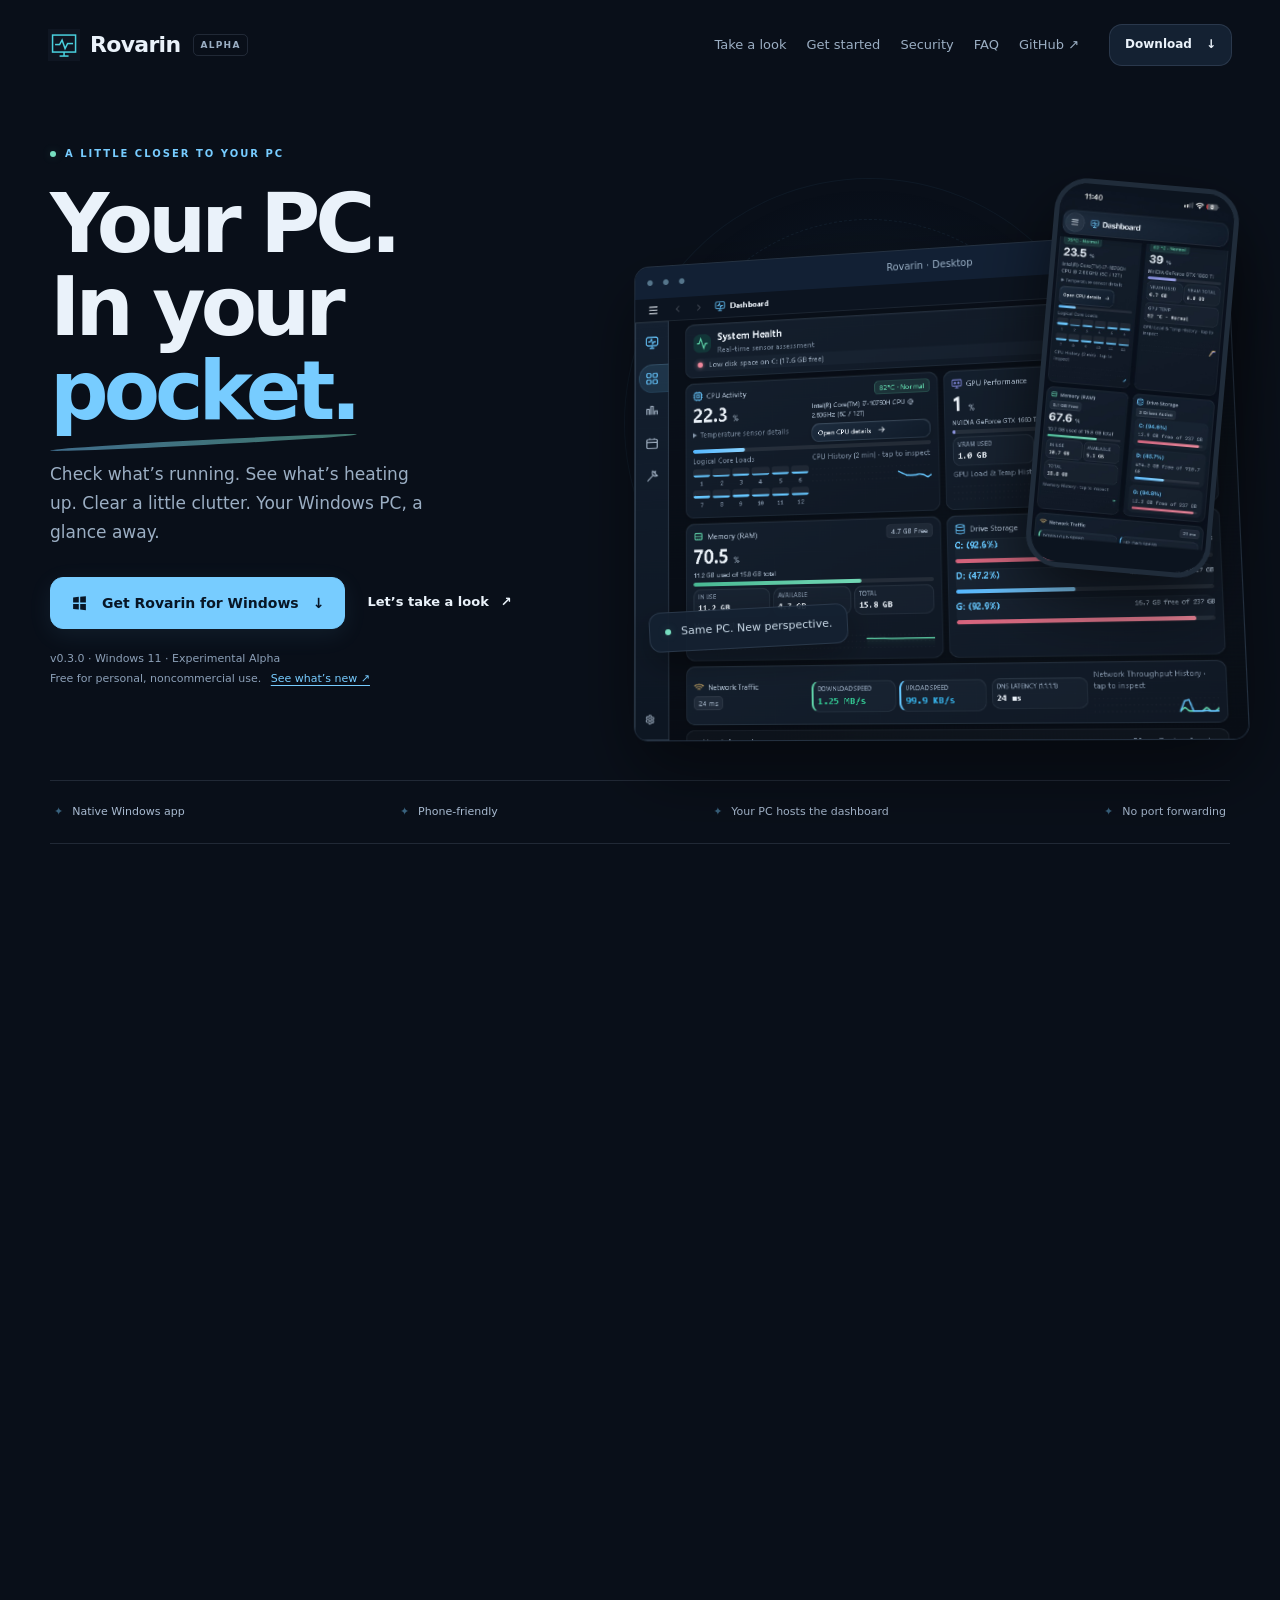
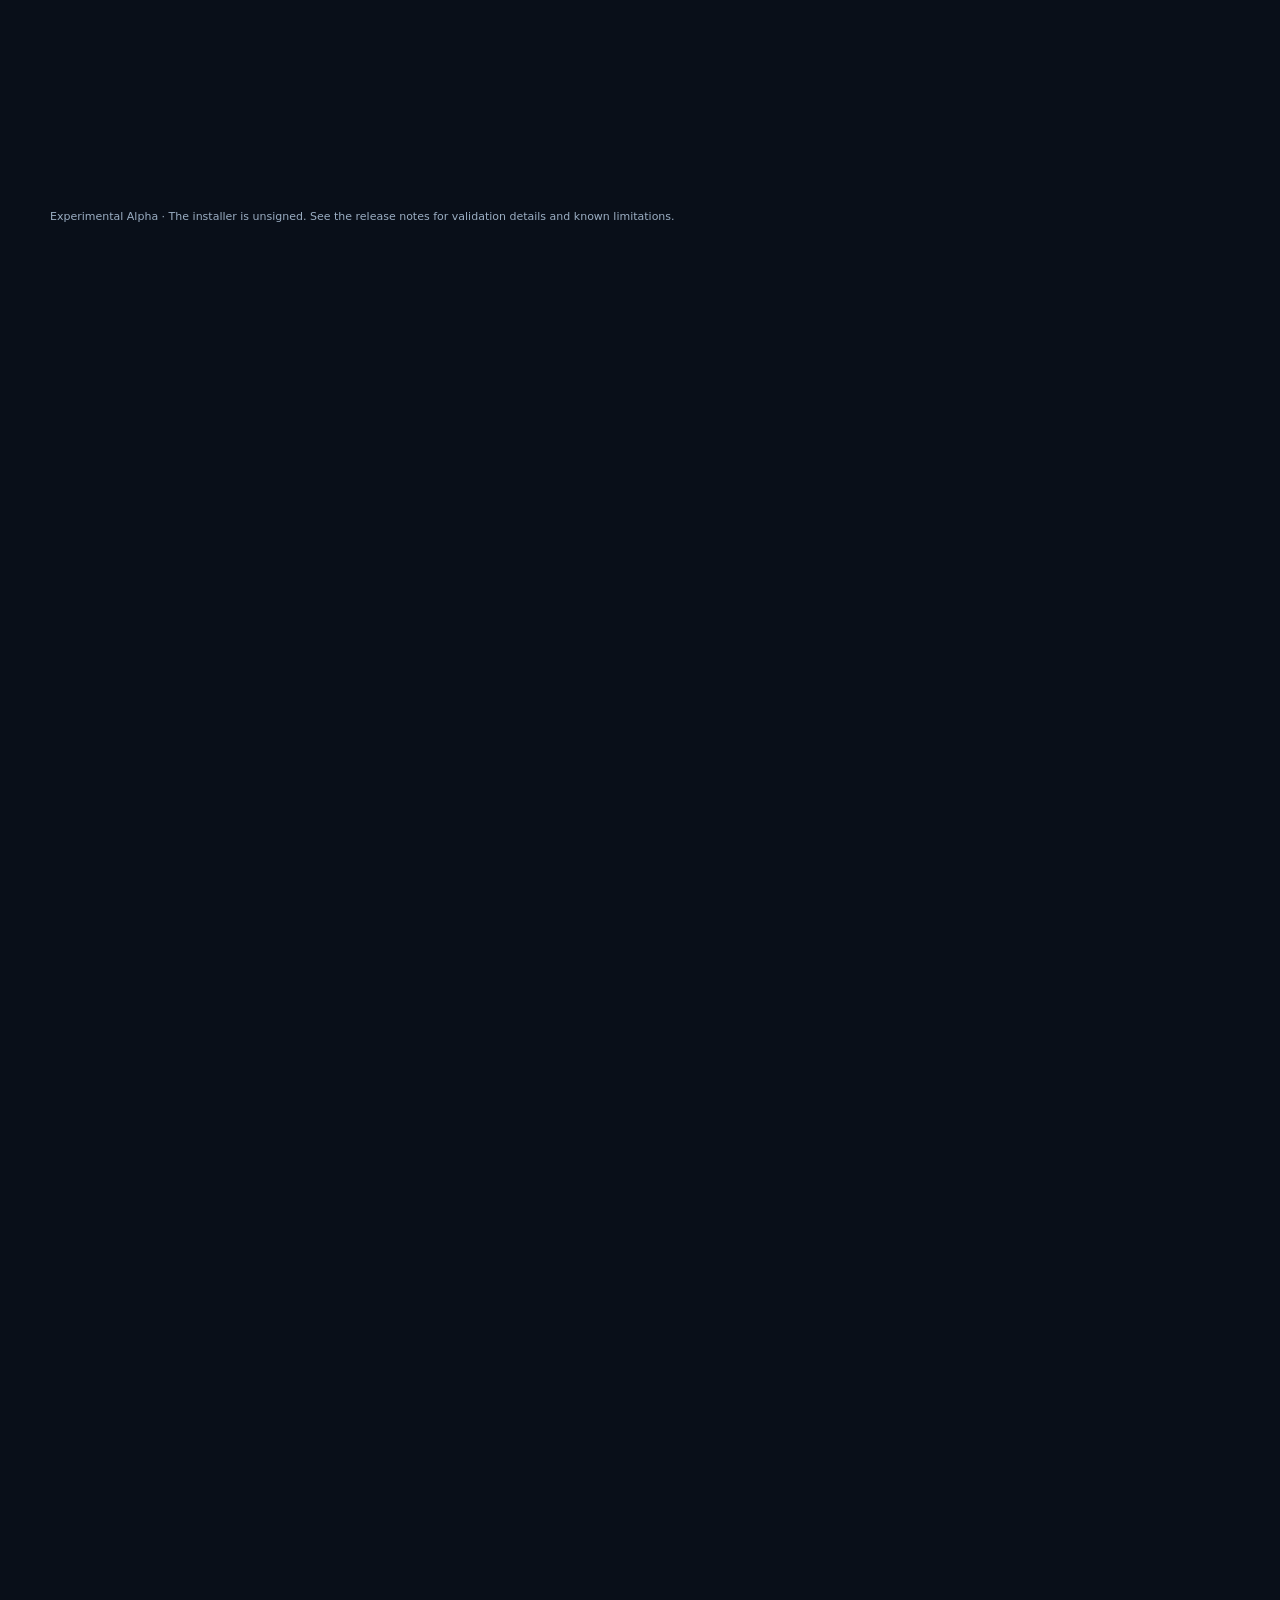
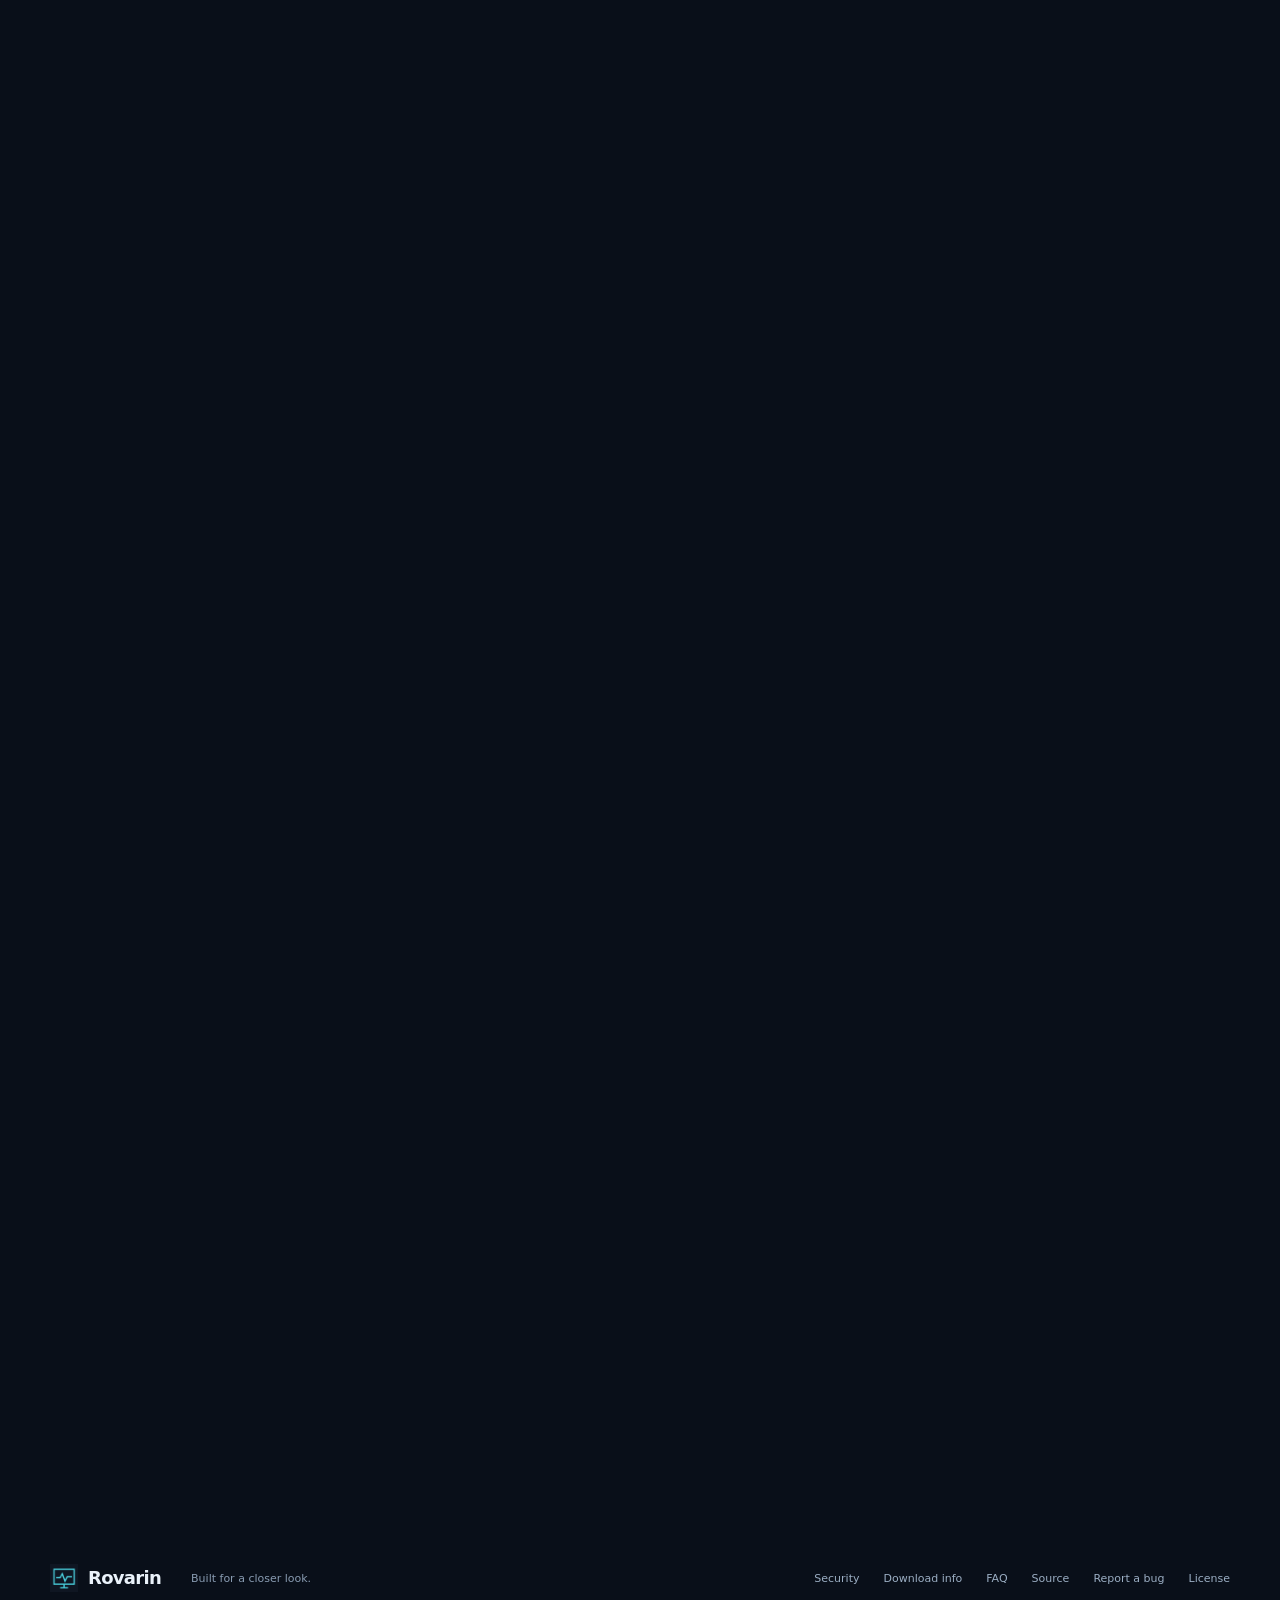
==== index.html @ 005d39c1 "Update desktop and mobile app screenshots showcasing v0.3.0 features" ====
<!doctype html>
<html lang="en">
<head>
  <meta charset="utf-8"><meta name="viewport" content="width=device-width,initial-scale=1">
  <meta name="theme-color" content="#090f19">
  <meta name="description" content="Your PC in your pocket. Rovarin brings Windows monitoring, processes and maintenance to a native desktop app and your phone, connected through Tailscale.">
  <meta http-equiv="Content-Security-Policy" content="default-src 'self'; img-src 'self'; style-src 'self'; script-src 'self' 'sha256-s56fPbEhbKHPJ75FSC8XOh/gUr1ttcYErEtu6DiaC40='; object-src 'none'; base-uri 'none'; form-action 'none'">
  <meta property="og:title" content="Rovarin — Your PC in your pocket."><meta property="og:description" content="Keep an eye on your Windows PC. At your desk or from your phone.">
  <title>Rovarin — Your PC in your pocket.</title>
  <link rel="icon" href="/assets/images/icon.png"><link rel="stylesheet" href="/assets/css/home.css?v=030-screens"><script src="/assets/js/home.js?v=030-screens" defer></script>
<link rel="canonical" href="https://rovarinofficial.com/"><meta name="robots" content="index, follow"><meta property="og:type" content="website"><meta property="og:url" content="https://rovarinofficial.com/"><meta property="og:image" content="https://rovarinofficial.com/assets/images/social-preview.png"><meta name="twitter:card" content="summary_large_image"><meta name="twitter:title" content="Rovarin — Your PC in your pocket."><meta name="twitter:description" content="Monitor and control your Windows PC from your phone."><meta name="twitter:image" content="https://rovarinofficial.com/assets/images/social-preview.png"><script type="application/ld+json">{"@context":"https://schema.org","@graph":[{"@type":"WebSite","name":"Rovarin","url":"https://rovarinofficial.com/"},{"@type":"SoftwareApplication","name":"Rovarin","applicationCategory":"UtilitiesApplication","operatingSystem":"Windows 11","softwareVersion":"0.3.0","description":"Monitor and control your Windows PC from a phone or supported browser through Tailscale. Rovarin runs on your own PC.","url":"https://rovarinofficial.com/","downloadUrl":"https://github.com/DontMovePlease/Rovarin/releases/download/v0.3.0/RovarinSetup.exe","offers":{"@type":"Offer","price":"0","priceCurrency":"USD","description":"Personal/noncommercial use under PolyForm Noncommercial 1.0.0"},"sameAs":["https://github.com/DontMovePlease/Rovarin"],"releaseNotes":"https://github.com/DontMovePlease/Rovarin/releases/tag/v0.3.0","license":"https://github.com/DontMovePlease/Rovarin/blob/main/LICENSE"}]}</script></head>
<body>
<a class="skip" href="#main">Skip to content</a>
<header class="site-header"><a class="brand" href="#" aria-label="Rovarin home"><img src="/assets/images/icon.png" alt="" width="32" height="32">Rovarin<span class="alpha">ALPHA</span></a><button class="menu-toggle" data-menu type="button" aria-expanded="false" aria-controls="nav-links" aria-label="Open navigation">☰</button><nav data-nav id="nav-links" aria-label="Main navigation"><a href="#look">Take a look</a><a href="#setup">Get started</a><a href="/security/">Security</a><a href="/faq/">FAQ</a><a href="https://github.com/DontMovePlease/Rovarin" class="github">GitHub <span aria-hidden="true">↗</span></a></nav><a class="button small" href="https://github.com/DontMovePlease/Rovarin/releases/download/v0.3.0/RovarinSetup.exe">Download <span aria-hidden="true">↓</span></a></header>
<main id="main">
<section class="hero wrap">
  <div class="hero-copy"><p class="eyebrow"><span class="live-dot"></span> A little closer to your PC</p><h1><span class="sr-only">Rovarin — monitor and control your Windows PC.</span>Your PC.<br>In your <span class="accent-word">pocket.</span></h1><p class="lead">Check what’s running. See what’s heating up. Clear a little clutter. Your Windows PC, a glance away.</p><div class="hero-actions"><a class="button primary" href="https://github.com/DontMovePlease/Rovarin/releases/download/v0.3.0/RovarinSetup.exe"><svg viewBox="0 0 24 24" aria-hidden="true"><path d="M3 5l8-1v8H3zm10-1l8-1v9h-8zM3 14h8v8l-8-1zm10 0h8v9l-8-1z"/></svg>Get Rovarin for Windows <span aria-hidden="true">↓</span></a><a class="text-link" href="#look">Let’s take a look <span aria-hidden="true">↗</span></a></div><p class="download-note">v0.3.0 · Windows 11 · Experimental Alpha<br>Free for personal, noncommercial use. <a href="#updates">See what’s new ↗</a></p></div>
  <div class="hero-stage" aria-label="Rovarin running on desktop and iPhone"><div class="stage-orbit" aria-hidden="true"></div><div class="desktop-shot"><div class="device-caption"><span class="device-lights" aria-hidden="true">● ● ●</span><span>Rovarin · Desktop</span><span aria-hidden="true">− &nbsp; ×</span></div><img src="/assets/images/desktop-dashboard.png" alt="Rovarin desktop dashboard showing CPU, GPU, memory, storage and network activity" width="888" height="668" fetchpriority="high"></div><div class="phone-shot"><img src="/assets/images/phone-dashboard.jpg" alt="The same Rovarin dashboard on an iPhone" width="471" height="1024" fetchpriority="high"></div><div class="floating-note"><span class="live-dot"></span> Same PC. New perspective.</div></div>
</section>
<div class="trust-strip wrap"><span>Native Windows app</span><span>Phone-friendly</span><span>Your PC hosts the dashboard</span><span>No port forwarding</span></div>
<section id="updates" class="release-updates wrap" aria-labelledby="updates-title">
  <div class="updates-heading reveal"><div><p class="eyebrow"><span class="live-dot" aria-hidden="true"></span> Fresh in v0.3.0</p><h2 id="updates-title">Your apps.<br>Front and center.</h2><p>Managing what’s on your PC just got super smooth. Open favorites in a tap, spot apps in an instant, and tidy up without digging through menus.</p></div><a class="text-link" href="https://github.com/DontMovePlease/Rovarin/releases/tag/v0.3.0">Read the release notes <span aria-hidden="true">↗</span></a></div>
  <div class="updates-grid">
    <article class="update-card reveal"><span class="update-glyph" aria-hidden="true">⚡</span><p class="eyebrow">Quick Launch</p><h3>Start apps in a snap.</h3><p>Pin your go-to apps right at the top. Whether you’re at your desk or across the room on your phone, one tap opens Discord, Spotify, or Steam instantly.</p><span class="update-detail">One-tap launch · Pin up to 12 apps · Phone &amp; desktop</span></article>
    <article class="update-card reveal"><span class="update-glyph violet" aria-hidden="true">🎨</span><p class="eyebrow">Real App Icons</p><h3>Looks just like your PC.</h3><p>No generic gray squares. Rovarin pulls the real, colorful icons directly from your Windows apps so your collection looks gorgeous and familiar.</p><span class="update-detail">Vibrant icons · Fast loading · Looks right at home</span></article>
    <article class="update-card reveal"><span class="update-glyph mint" aria-hidden="true">▦</span><p class="eyebrow">Clean &amp; Simple</p><h3>Only the apps you care about.</h3><p>We tucked away hidden Windows background files so you only see the actual games and tools you use, neatly organized with friendly names.</p><span class="update-detail">Zero clutter · Grid or List view · Clean search</span></article>
    <article class="update-card reveal"><span class="update-glyph" aria-hidden="true">📋</span><p class="eyebrow">Easy Cleanup</p><h3>Pick, review, and tidy up.</h3><p>Select apps as you browse, see exactly how much drive space you’ll free up in real time, and clean things out with zero guesswork.</p><span class="update-detail">Live storage counter · Review drawer · No accidental clicks</span></article>
  </div>
  <p class="updates-footnote">Experimental Alpha · The installer is unsigned. See the release notes for validation details and known limitations.</p>
</section>
<section class="intro wrap reveal"><p class="eyebrow">A familiar PC. A fresh point of view.</p><h2>Less guessing.<br>More <span class="soft-accent">“oh, that’s why.”</span></h2><p>Something feels slow? Curious what your GPU is doing? Rovarin puts the useful stuff together, without turning your screen into a wall of numbers.</p></section>
<section id="features" class="features wrap" aria-label="What Rovarin does">
  <article class="feature feature-large reveal"><div class="feature-copy"><span class="feature-icon" aria-hidden="true">↗</span><p class="eyebrow">The everyday overview</p><h3>Know what’s going on.</h3><p>CPU, GPU, RAM, drives and network. Live values, short histories and a health summary that’s easy to scan.</p><div class="chips"><span>Live monitoring</span><span>One shared interface</span></div></div><div class="feature-photo"><img src="/assets/images/phone-network.jpg" alt="Rovarin mobile memory, storage and network cards" width="589" height="1280" loading="lazy"></div></article>
  <article class="feature reveal"><span class="feature-icon violet" aria-hidden="true">⌘</span><p class="eyebrow">A real desktop home</p><h3>Made for your desk.<br>Ready for your phone.</h3><p>A standalone Windows app when you’re there. The same dashboard in a supported mobile browser when you’re somewhere else.</p><div class="connection-art" aria-hidden="true"><span>PC</span><i></i><span>YOU</span></div></article>
  <article class="feature reveal"><span class="feature-icon mint" aria-hidden="true">≋</span><p class="eyebrow">Only when it matters</p><h3>A little less busywork.</h3><p>Monitoring adapts to what you’re viewing. No active monitoring view means no continuous telemetry polling.</p><div class="idle-art" aria-hidden="true"><span>Looking</span><div class="mini-bars"><i></i><i></i><i></i><i></i><i></i><i></i><i></i><i></i></div><span>Resting</span></div></article>
  <article class="feature feature-maintenance reveal"><div><span class="feature-icon amber" aria-hidden="true">↺</span><p class="eyebrow">Applications &amp; Control</p><h3>A cleaner PC,<br>a clearer picture.</h3><p>Pin and launch favorite apps with Quick Launch, see apps grouped in a live Processes view, browse installed software in responsive Grid or List with real extracted icons, and review supported uninstall actions in a persistent selection tray. Administrator-only repairs stay clearly marked.</p></div><img src="/assets/images/phone-apps.jpg" alt="Rovarin mobile Applications page showing Quick Launch pinned apps and installed software with real icons" width="503" height="1024" loading="lazy"></article>
</section>
<section id="look" class="showcase wrap reveal"><div class="section-heading"><div><p class="eyebrow">No mock dashboard. This is the app.</p><h2>Pick your perspective.</h2></div><div class="view-switch" role="group" aria-label="Choose screenshot view"><button type="button" data-view="desktop" aria-pressed="true">Desktop</button><button type="button" data-view="apps" aria-pressed="false">Apps</button><button type="button" data-view="mobile" aria-pressed="false">Phone</button><button type="button" data-view="phone-apps" aria-pressed="false">Phone Apps</button><button type="button" data-view="maintenance" aria-pressed="false">Tools</button></div></div><div class="showcase-screen" id="showcase-screen"><img id="showcase-image" src="/assets/images/desktop-dashboard.png" alt="Actual Rovarin Windows desktop dashboard" width="888" height="668" loading="lazy"><div class="showcase-caption"><span id="showcase-label">The Windows desktop dashboard</span><button type="button" id="expand-shot">View full screenshot <span aria-hidden="true">↗</span></button></div></div><p class="fine-print">Actual app screenshots. Hardware, temperatures and available tools vary by PC.</p></section>
<section class="privacy wrap reveal"><span class="privacy-icon" aria-hidden="true">◇</span><div><p class="eyebrow">Your PC. Your connection.</p><h2>Keep it close.<br>Keep it yours.</h2></div><div class="privacy-copy"><p>Your PC hosts Rovarin. Tailscale connects your devices for secure remote access, and your Rovarin PIN protects the dashboard.</p><p>No router port forwarding. No public dashboard. Local desktop use works without Tailscale.</p><a class="text-link" href="/security/">How access works <span aria-hidden="true">↗</span></a></div></section>
<section id="setup" class="setup wrap reveal"><p class="eyebrow">Let’s get you connected</p><h2>From desk to pocket.<br>Three little steps.</h2><div class="steps"><article><span>01</span><h3>Install Rovarin.</h3><p>Download the Windows installer, open the app and finish local setup. Your PIN is created on your PC.</p></article><article><span>02</span><h3>Connect your devices.</h3><p>For remote access, install Tailscale on your PC and mobile device. Sign into the same Tailscale network.</p></article><article><span>03</span><h3>Take a peek.</h3><p>Open the mobile address shown in Rovarin and enter your PIN. Add it to your Home Screen if you like.</p></article></div><p class="fine-print">Tailscale isn’t bundled. You can skip the remote setup and use Rovarin locally.</p></section>
<section class="faq wrap reveal"><div><p class="eyebrow">A few things to know</p><h2>Before you jump in.</h2></div><div class="questions"><details><summary>Is it ready for everyone?</summary><p>Rovarin is an Experimental Alpha. All eight automated test suites and isolated Windows installation, upgrade, PIN recovery and uninstall lifecycle verification passed for 0.3.0. Broader hardware and physical-device testing is still ongoing; see the release notes for details. Expect rough edges and please report bugs.</p></details><details><summary>Will it work without Tailscale?</summary><p>Yes, on your local Windows desktop. Tailscale is needed for secure remote/mobile access in this release.</p></details><details><summary>Why is my CPU temperature unavailable?</summary><p>CPU temperature is optional and hardware-dependent. Rovarin provides an optional Enhanced sensor path using LibreHardwareMonitor and PawnIO. The rest of the dashboard works even when temperature sensors aren’t available.</p></details><details><summary>Can I inspect or change the code?</summary><p>Yes. Rovarin is source-available under PolyForm Noncommercial 1.0.0, which permits noncommercial use and modification. It isn’t unrestricted open-source software. Earlier and third-party licenses remain intact.</p></details><details><summary>Why does Windows show a warning?</summary><p>The Alpha installer is currently unsigned, so Windows may show a SmartScreen warning. Review the source, release notes and published SHA-256 before deciding whether to install. We don’t claim signing or reputation guarantees.</p></details></div></section>
<section class="final-cta wrap reveal"><div class="cta-spark" aria-hidden="true">✦</div><p class="eyebrow">Go on. Check on your PC.</p><h2>Your PC in your pocket.</h2><p>Start at your desk. Take the view with you.</p><a class="button primary" href="https://github.com/DontMovePlease/Rovarin/releases/download/v0.3.0/RovarinSetup.exe">Download Rovarin <span aria-hidden="true">↓</span></a><a class="release-link" href="https://github.com/DontMovePlease/Rovarin/releases/tag/v0.3.0">v0.3.0 release notes & checksum ↗</a></section>
</main>
<footer class="wrap"><a class="brand" href="#"><img src="/assets/images/icon.png" alt="" width="28" height="28">Rovarin</a><p>Built for a closer look.</p><div><a href="/security/">Security</a><a href="/download/">Download info</a><a href="/faq/">FAQ</a><a href="https://github.com/DontMovePlease/Rovarin">Source</a><a href="https://github.com/DontMovePlease/Rovarin/issues/new/choose">Report a bug</a><a href="https://github.com/DontMovePlease/Rovarin/blob/main/LICENSE">License</a></div></footer>
<dialog id="screenshot-dialog" aria-label="Full Rovarin screenshot"><button type="button" id="close-shot" aria-label="Close screenshot">×</button><img id="full-shot" src="/assets/images/desktop-dashboard.png" alt="Full Rovarin desktop dashboard"></dialog>
</body></html>
---- assets/css/home.css ----
:root{color-scheme:dark;--canvas:#090f19;--surface:#101a28;--line:rgba(173,200,229,.14);--text:#eaf2fa;--muted:#9baec3;--blue:#77ccff;--mint:#76dec0;--violet:#b0a4ff;--radius:26px;--ease:cubic-bezier(.2,.7,.2,1)}
*{box-sizing:border-box}html{scroll-behavior:smooth;scroll-padding-top:100px}body{margin:0;background:var(--canvas);color:var(--text);font-family:system-ui,-apple-system,BlinkMacSystemFont,"Segoe UI",sans-serif;line-height:1.6;overflow-x:clip}a{color:inherit;text-decoration:none}button{font:inherit;cursor:pointer}img{display:block;max-width:100%;height:auto}button,a,summary{-webkit-tap-highlight-color:transparent}:focus-visible{outline:3px solid var(--blue);outline-offset:5px}.wrap{max-width:1180px;width:calc(100% - 96px);margin-inline:auto}.skip{position:fixed;z-index:10;top:-70px;left:20px;background:var(--blue);color:var(--canvas);padding:12px;border-radius:8px}.skip:focus{top:10px}
.site-header{max-width:1280px;margin:auto;padding:24px 48px;display:flex;align-items:center;gap:30px}.brand{display:inline-flex;align-items:center;gap:10px;font-size:22px;font-weight:720;letter-spacing:-.7px}.brand img{object-fit:contain}.alpha{font-size:9px;letter-spacing:1.3px;font-weight:600;color:var(--muted);padding:3px 6px;border:1px solid var(--line);border-radius:5px;margin-left:3px}.site-header nav{display:flex;gap:28px;margin-left:auto;color:var(--muted);font-size:13px}.site-header nav a:hover,footer a:hover{color:var(--blue)}.button{display:inline-flex;justify-content:center;align-items:center;gap:14px;min-height:52px;border-radius:13px;border:1px solid var(--line);padding:12px 20px;font-size:14px;font-weight:650;background:#142132;transition:transform .2s var(--ease),background .2s,box-shadow .2s}.button:hover{transform:translateY(-3px);background:#1b2c40}.button:active{transform:translateY(0) scale(.98)}.button.primary{background:var(--blue);color:#081626;border-color:var(--blue);box-shadow:0 6px 25px #77ccff15}.button.primary:hover{background:#a5dfff;box-shadow:0 8px 32px #77ccff25}.button svg{height:17px;width:17px;fill:currentColor}.button.small{min-height:42px;padding:8px 15px;font-size:12px}.text-link{font-size:13px;font-weight:600;display:inline-flex;gap:12px;align-items:center}.text-link:hover{color:var(--blue)}
.hero{display:grid;grid-template-columns:1fr 1.12fr;gap:24px;align-items:center;min-height:690px;padding-top:35px;padding-bottom:60px;position:relative}.eyebrow{font-size:10px;font-weight:650;letter-spacing:2px;text-transform:uppercase;color:var(--blue);margin:0 0 20px;display:flex;align-items:center;gap:9px}.live-dot{height:6px;width:6px;flex-shrink:0;background:var(--mint);border-radius:100%;box-shadow:0 0 10px #76dec030}.hero h1{font-size:clamp(54px,6.4vw,88px);line-height:1.02;letter-spacing:-5px;margin:0 0 28px;font-weight:750}.accent-word{color:var(--blue);position:relative}.accent-word:after{content:"";position:absolute;left:0;right:0;bottom:-7px;height:5px;border-radius:50%;background:linear-gradient(90deg,var(--blue),var(--mint));transform:rotate(-3deg);opacity:.5}.lead{color:var(--muted);font-size:17px;max-width:380px;line-height:1.7;margin-bottom:30px}.hero-actions{display:flex;gap:22px;flex-wrap:wrap;align-items:center}.download-note{font-size:11px;color:#8ca0b8;line-height:1.8;margin-top:20px}.hero-stage{position:relative;min-width:0;height:520px;isolation:isolate}.stage-orbit{position:absolute;width:490px;height:490px;border:1px solid #77ccff0e;border-radius:50%;top:15px;left:5px;background:radial-gradient(ellipse,#24456035,transparent 68%);z-index:-1}.stage-orbit:after{content:"";inset:40px;position:absolute;border:1px dashed #77ccff13;border-radius:50%}.desktop-shot{position:absolute;top:80px;left:0;width:100%;border:1px solid #809bb936;border-radius:15px;overflow:hidden;background:#0b1421;box-shadow:0 30px 75px #0007;transform:perspective(1200px) rotateY(-9deg) rotateX(5deg) rotateZ(-2deg)}.device-caption{display:flex;justify-content:space-between;align-items:center;font-size:10px;color:#9bb1c7;padding:9px 13px;background:#122034}.device-lights{color:#55758b;letter-spacing:4px;font-size:8px}.phone-shot{position:absolute;width:185px;right:5px;top:20px;border:5px solid #202c3a;border-radius:33px;overflow:hidden;box-shadow:0 30px 70px #0009;transform:rotate(5deg);animation:phone-float 7s ease-in-out infinite}.phone-shot img{width:100%}.floating-note{position:absolute;left:30px;bottom:35px;padding:10px 15px;border-radius:12px;border:1px solid #92aec62b;background:#142131ee;box-shadow:0 12px 35px #0005;display:flex;align-items:center;gap:10px;font-size:11px;color:#c9d9e7;transform:rotate(-3deg)}@keyframes phone-float{0%,100%{transform:translateY(0) rotate(5deg)}50%{transform:translateY(-9px) rotate(4deg)}}.trust-strip{display:flex;gap:20px;justify-content:space-between;border-block:1px solid var(--line);padding:22px 4px;color:#a8bad0;font-size:11px}.trust-strip span:before{content:"✦";font-size:11px;color:#77ccff70;margin-right:9px}
.intro{padding:105px 0 45px;display:grid;grid-template-columns:1.15fr 1fr;gap:8px 90px}.intro>.eyebrow{grid-column:1/-1}.intro h2{margin:0}.intro>p:last-child{max-width:400px;align-self:center;color:var(--muted);font-size:15px}h2{font-size:clamp(30px,4vw,47px);line-height:1.16;letter-spacing:-1.9px;font-weight:650;margin:0 0 20px}.soft-accent{color:var(--muted)}h3{font-size:25px;line-height:1.2;letter-spacing:-.8px;font-weight:650;margin:0 0 18px}.features{display:grid;grid-template-columns:1fr 1fr;gap:18px}.feature{border:1px solid var(--line);border-radius:var(--radius);background:linear-gradient(145deg,#152131,#0f1825);padding:32px;overflow:hidden;position:relative;min-height:310px;transition:border-color .25s}.feature:hover{border-color:#77ccff42}.feature p:not(.eyebrow){font-size:13px;color:var(--muted);max-width:360px}.feature .eyebrow{font-size:9px;color:#91aac4;margin:22px 0 12px}.feature-icon{display:grid;place-items:center;height:38px;width:38px;border-radius:11px;background:#77ccff0d;color:var(--blue);border:1px solid #77ccff25;font-size:24px}.violet{color:var(--violet);background:#b0a4ff0d;border-color:#b0a4ff25}.mint{color:var(--mint);background:#76dec00d;border-color:#76dec025}.amber{color:#e2c084;background:#e2c0840d;border-color:#e2c08425}.feature-large{display:grid;grid-template-columns:1.3fr 1fr;gap:20px;grid-row:span 2;min-height:640px}.feature-copy{position:relative;z-index:1}.feature-photo{margin-top:120px;min-width:170px;align-self:end;transform:rotate(7deg);border:1px solid #9bb6d12b;border-radius:24px;overflow:hidden;box-shadow:0 20px 40px #0006}.chips{display:flex;gap:8px;flex-wrap:wrap;margin-top:25px}.chips span{font-size:9px;border:1px solid var(--line);border-radius:30px;padding:5px 9px;color:#b4c7da}.connection-art{display:flex;gap:0;align-items:center;margin-top:35px;max-width:280px}.connection-art span{height:40px;width:50px;display:grid;place-items:center;border:1px solid #77ccff30;border-radius:12px;font-size:10px;letter-spacing:1px;color:var(--blue);background:#77ccff06}.connection-art i{height:1px;flex:1;background:linear-gradient(90deg,#77ccff40,#b0a4ff60);position:relative}.connection-art i:after{content:"";position:absolute;top:-2px;left:50%;height:5px;width:5px;border-radius:50%;background:var(--mint)}.idle-art{display:flex;align-items:center;gap:16px;font-size:9px;color:var(--muted);margin-top:22px}.mini-bars{height:35px;display:flex;gap:5px;align-items:center;flex:1}.mini-bars i{width:7px;border-radius:3px;height:20%;background:#76dec054}.mini-bars i:nth-child(2n){height:55%}.mini-bars i:nth-child(3){height:85%}.mini-bars i:nth-child(n+5){height:8%;background:#768a9d44}.feature-maintenance{grid-column:1/-1;display:grid;grid-template-columns:1fr 1fr;gap:40px;height:365px;min-height:0}.feature-maintenance img{position:relative;width:310px;justify-self:center;border:1px solid #88a5c733;border-radius:26px;transform:rotate(-5deg);box-shadow:0 20px 50px #0007;margin-top:-15px}
.showcase{padding-top:115px}.section-heading{display:flex;align-items:end;justify-content:space-between;gap:25px;margin-bottom:30px}.section-heading h2{margin:0}.view-switch{display:flex;flex-wrap:wrap;justify-content:center;gap:4px;padding:5px;border:1px solid var(--line);background:#14202f;border-radius:14px}.view-switch button{border:0;border-radius:9px;background:transparent;color:var(--muted);padding:10px 18px;min-height:44px;font-size:12px;transition:background .15s,color .15s}.view-switch button[aria-pressed=true]{background:#77ccff1c;color:var(--blue);box-shadow:inset 0 0 0 1px #77ccff27}.showcase-screen{border-radius:22px;border:1px solid var(--line);padding:24px;background:radial-gradient(ellipse at bottom,#1c314244,transparent 70%),#101925;display:flex;flex-direction:column;align-items:center;overflow:hidden}.showcase-screen>img{width:100%;max-width:900px;border-radius:11px;border:1px solid #99bbd92b;box-shadow:0 18px 40px #0005;transition:opacity .18s}.showcase-screen.mobile>img{max-width:300px;max-height:650px;object-fit:contain;width:auto;border-radius:24px}.showcase-caption{display:flex;justify-content:space-between;align-items:center;width:100%;gap:15px;margin-top:20px;font-size:11px;color:var(--muted)}.showcase-caption button{background:none;border:0;color:var(--blue);padding:8px;min-height:44px;font-size:11px}.fine-print{color:#8499b0;font-size:11px;margin:18px 0}.privacy{display:grid;grid-template-columns:auto 1fr 1fr;gap:35px;align-items:start;padding:110px 0;border-bottom:1px solid var(--line)}.privacy-icon{font-size:42px;line-height:1.3;color:var(--mint)}.privacy-copy{font-size:14px;color:var(--muted);padding-top:17px}.privacy-copy p{margin:0 0 20px}.privacy .text-link{color:var(--mint)}.setup{padding-top:100px}.steps{display:grid;grid-template-columns:repeat(3,1fr);gap:35px;padding-top:25px}.steps article{border-top:1px solid var(--line);padding-top:25px}.steps span{font-size:11px;font-family:ui-monospace,monospace;color:var(--blue)}.steps h3{font-size:19px;margin-top:25px}.steps p{font-size:13px;color:var(--muted)}.faq{display:grid;grid-template-columns:1fr 1.35fr;gap:80px;padding-top:110px}.questions details{border-bottom:1px solid var(--line)}summary{cursor:pointer;padding:22px 35px 22px 0;list-style:none;position:relative;font-size:14px;font-weight:550}summary::-webkit-details-marker{display:none}summary:after{content:"+";position:absolute;right:3px;top:19px;color:var(--blue);font-size:20px}details[open] summary:after{content:"−"}.questions p{font-size:13px;color:var(--muted);margin:0 25px 24px 0}.final-cta{text-align:center;padding:100px 30px;margin-top:100px;border:1px solid var(--line);border-radius:30px;background:radial-gradient(ellipse at 50% 110%,#27486744,transparent 70%),#101a28}.final-cta .eyebrow{justify-content:center;margin-top:20px}.final-cta h2{font-size:clamp(30px,4vw,50px)}.final-cta p:not(.eyebrow){font-size:14px;color:var(--muted);margin-bottom:25px}.cta-spark{color:var(--blue);font-size:38px;line-height:1}.release-link{display:block;margin-top:20px;color:var(--muted);font-size:11px}.release-link:hover{color:var(--blue)}footer{display:flex;gap:30px;align-items:center;padding:45px 0;margin-top:40px}footer .brand{font-size:18px}footer p{font-size:11px;color:#889bb1}footer>div{display:flex;gap:24px;margin-left:auto;font-size:11px;color:var(--muted)}dialog{background:#101925;color:var(--text);border:1px solid var(--line);border-radius:20px;max-width:calc(100vw - 24px);max-height:calc(100dvh - 24px);padding:42px 16px 16px;overflow:auto}dialog::backdrop{background:#050910df;backdrop-filter:blur(5px)}dialog img{max-height:calc(100dvh - 110px);max-width:100%;width:auto;margin:auto;object-fit:contain}dialog>button{position:absolute;right:8px;top:0;width:44px;height:44px;border:0;background:transparent;color:var(--text);font-size:28px}.js .reveal{opacity:0;transform:translateY(18px);transition:opacity .65s var(--ease),transform .65s var(--ease)}.js .reveal.visible{opacity:1;transform:none}
@media(min-width:1400px){.hero-stage{height:570px}.phone-shot{width:205px}.hero{min-height:750px}}@media(max-width:1000px){.wrap{width:calc(100% - 48px)}.site-header{padding:22px 24px}.hero{grid-template-columns:1fr 1fr;min-height:640px}.hero h1{font-size:64px;letter-spacing:-3.5px}.hero-stage{height:450px}.desktop-shot{top:110px}.phone-shot{width:160px;right:-6px;top:35px}.stage-orbit{width:360px;height:360px}.floating-note{bottom:10px;left:0;font-size:10px}.intro{gap:20px 45px}.feature-large{grid-template-columns:1fr;min-height:640px}.feature-photo{position:absolute;right:-25px;bottom:-60px;width:195px;margin:0;z-index:0;opacity:.75}.feature-copy{max-width:250px}.faq{gap:40px}}
@media(max-width:699px){.wrap{width:calc(100% - 40px)}.site-header{padding:20px;gap:15px}.site-header nav{display:none}.site-header>.button{margin-left:auto}.brand{font-size:20px}.alpha{font-size:8px;margin-left:0}.hero{display:flex;flex-direction:column;gap:10px;padding-top:42px;padding-bottom:40px;align-items:stretch;min-height:0}.hero h1{font-size:clamp(56px,12vw,76px);letter-spacing:-3.5px}.hero-copy .eyebrow{font-size:9px}.lead{font-size:15px;max-width:360px}.hero-actions{gap:17px}.hero-actions>.button{font-size:12px;padding:14px}.hero-actions>.text-link{font-size:11px}.download-note{font-size:10px}.hero-stage{height:400px;margin-top:5px;max-width:500px;width:100%;align-self:center}.desktop-shot{top:85px;width:95%;left:0}.phone-shot{width:145px;top:10px;right:5px;border-width:4px;border-radius:27px}.stage-orbit{width:310px;height:310px;left:15px;top:25px}.floating-note{bottom:5px;left:15px}.trust-strip{display:grid;grid-template-columns:1fr 1fr;gap:15px;font-size:9px;padding:20px 0}.intro{padding-top:65px;display:block}.intro h2{font-size:36px;letter-spacing:-1.5px}.intro>p:last-child{font-size:14px;margin-top:22px}.features{grid-template-columns:1fr;gap:14px}.feature{padding:27px;min-height:270px}.feature-large{grid-row:auto;min-height:445px}.feature-copy{max-width:230px}.feature-photo{right:-5px;bottom:-90px;width:150px;opacity:.65}.feature-maintenance{grid-column:auto;height:425px;grid-template-columns:1fr;padding-bottom:0}.feature-maintenance>div{max-width:220px;position:relative;z-index:1}.feature-maintenance img{position:absolute;width:145px;right:-5px;bottom:-180px;opacity:.6}.feature p:not(.eyebrow){font-size:13px}.showcase{padding-top:65px}.section-heading{display:block}.section-heading h2{font-size:32px}.view-switch{display:flex;flex-wrap:wrap;justify-content:center;gap:4px;margin-top:20px;width:100%}.view-switch button{padding:8px 12px;font-size:11px;min-height:40px}.showcase-screen{padding:12px;border-radius:17px}.showcase-caption{font-size:10px;margin-top:10px;align-items:start}.showcase-caption button{font-size:10px;padding:0 3px}.showcase-screen.mobile>img{max-width:100%;max-height:620px}.privacy{padding:70px 0;grid-template-columns:auto 1fr;gap:15px}.privacy-copy{grid-column:1/-1;padding-top:0}.privacy-icon{font-size:34px}.privacy h2{font-size:35px}.setup{padding-top:65px}.setup h2{font-size:32px}.steps{grid-template-columns:1fr;gap:18px;padding-top:10px}.steps article{padding-top:18px;display:grid;grid-template-columns:35px 1fr;gap:0 15px}.steps span{padding-top:4px}.steps h3{margin-top:0;margin-bottom:8px;font-size:19px}.steps p{grid-column:2;margin:0}.faq{padding-top:65px;grid-template-columns:1fr;gap:5px}.faq h2{font-size:32px}.final-cta{margin-top:65px;padding:60px 20px;border-radius:23px}.final-cta h2{font-size:32px}footer{flex-wrap:wrap;gap:15px;padding:30px 0;margin-top:15px}footer p{margin-left:auto;font-size:10px}footer>div{width:100%;margin-left:0;gap:25px}.phone-shot{animation:none}}
@media(max-width:359px){.wrap{width:calc(100% - 32px)}.site-header{padding:18px 16px}.site-header .alpha{display:none}.hero h1{font-size:54px}.hero-stage{height:340px}.phone-shot{width:128px}.desktop-shot{top:75px}.floating-note{font-size:9px;bottom:0;left:5px}.feature-photo{width:125px}.feature-maintenance img{width:120px;bottom:-65px;right:-12px}.trust-strip{font-size:8px}}
@media(prefers-reduced-motion:reduce){html{scroll-behavior:auto}*,*:before,*:after{animation:none!important;transition:none!important}.js .reveal{opacity:1;transform:none}}
@media(prefers-contrast:more){:root{--muted:#c2d0df;--line:#657b94}.download-note,.fine-print{color:#bccddd}.stage-orbit{display:none}.feature{background:#101a28}.phone-shot{border-color:#94a7bc}}.sr-only{position:absolute;width:1px;height:1px;padding:0;margin:-1px;overflow:hidden;clip:rect(0,0,0,0);white-space:nowrap;border:0}.menu-toggle{display:none}.site-header{position:relative;z-index:5}.site-header nav{gap:20px}
@media(max-width:699px){.menu-toggle{display:grid;place-items:center;width:44px;height:44px;border:1px solid var(--line);border-radius:12px;background:#142132;color:var(--text);font-size:21px;margin-left:auto}.site-header>.button{margin-left:0}.site-header nav.open{display:flex;position:absolute;top:78px;left:20px;right:20px;background:#142132;border:1px solid var(--line);border-radius:18px;box-shadow:0 16px 40px #0008;padding:16px;flex-direction:column;gap:0}.site-header nav a{padding:10px;min-height:44px}.site-header .alpha{display:none}footer>div{flex-wrap:wrap;row-gap:12px}}
@media(max-width:359px){.stage-orbit{width:100%;height:auto;aspect-ratio:1;left:0}}

/* Published release highlights reuse the existing reveal animation. */
.release-updates{padding-block:74px 12px;scroll-margin-top:28px}.updates-heading{display:flex;align-items:flex-end;justify-content:space-between;gap:28px;margin-bottom:28px}.updates-heading>div{max-width:650px}.updates-heading p:not(.eyebrow){color:var(--muted);max-width:540px;font-size:14px}.updates-heading>.text-link{flex-shrink:0;margin-bottom:18px}.updates-grid{display:grid;grid-template-columns:repeat(2,minmax(0,1fr));gap:16px}.update-card{min-width:0;padding:28px;border:1px solid var(--line);border-radius:var(--radius);background:linear-gradient(145deg,#142131,#0e1825);transition:transform .22s var(--ease),border-color .22s var(--ease)}.update-glyph{display:grid;place-items:center;width:42px;height:42px;margin-bottom:22px;border:1px solid var(--line);border-radius:13px;background:#1a2b3d;color:var(--blue);font-size:23px}.update-glyph.violet{color:var(--violet)}.update-glyph.mint{color:var(--mint)}.update-card .eyebrow{margin-bottom:12px}.update-card h3{font-size:23px;line-height:1.25}.update-card>p:not(.eyebrow){color:var(--muted);font-size:13px;line-height:1.8}.update-detail{display:block;border-top:1px solid var(--line);padding-top:15px;margin-top:22px;color:#c0d1e3;font-size:11px;line-height:1.7}.updates-footnote{font-size:11px;color:var(--muted);margin:22px 0 0}.download-note a{display:inline-block;margin-left:6px;color:var(--blue);text-decoration:underline;text-underline-offset:3px}
@media(hover:hover){.update-card:hover{transform:translateY(-3px);border-color:#77ccff55}}
@media(max-width:700px){.release-updates{padding-top:48px}.updates-heading{display:block}.updates-heading>.text-link{margin-bottom:0}.updates-grid{grid-template-columns:1fr}.update-card{padding:23px}.update-card h3{font-size:22px}.download-note a{margin-left:0}}
@media(prefers-reduced-motion:reduce){.update-card{transition:none}.update-card:hover{transform:none}}
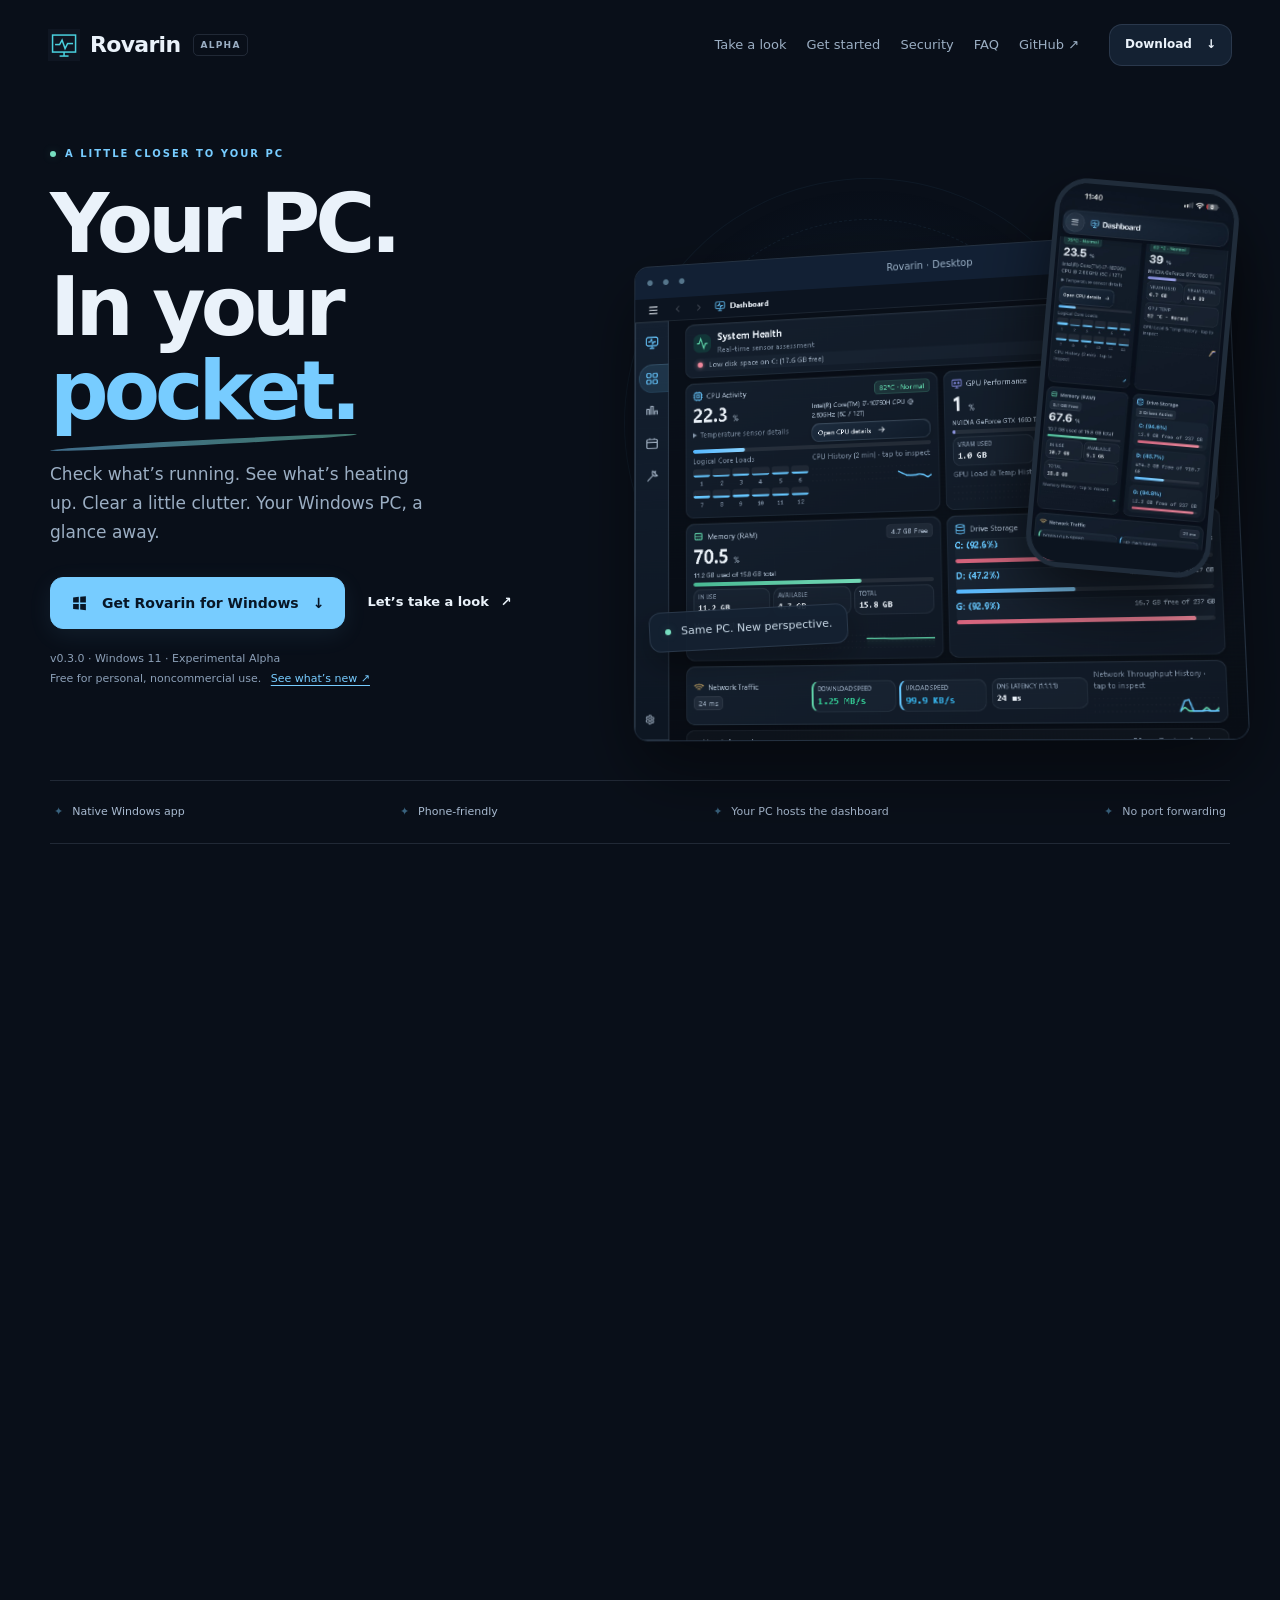
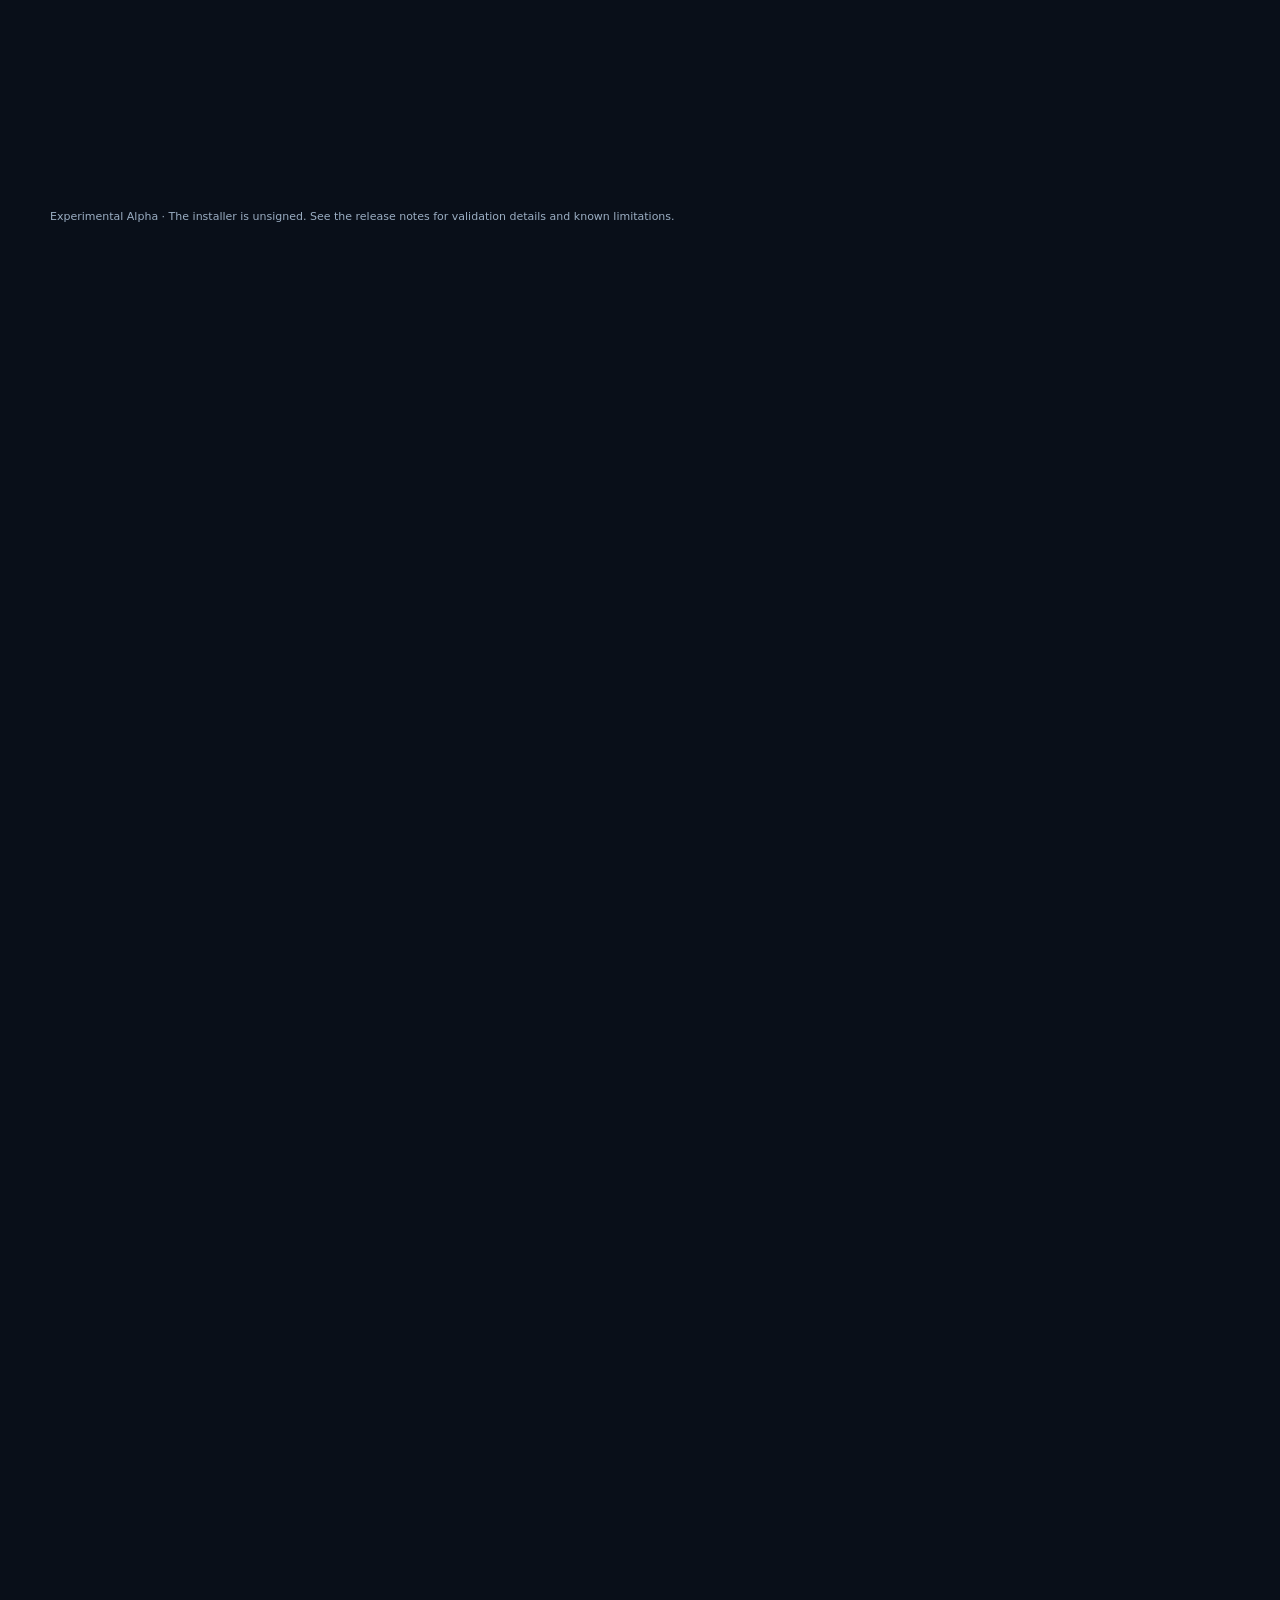
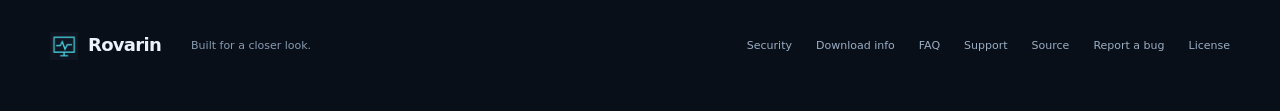
==== commit f5c0ae3c: "Add official support email and safe site polish across pages" ====
--- a/index.html
+++ b/index.html
@@ -4,14 +4,14 @@
   <meta charset="utf-8"><meta name="viewport" content="width=device-width,initial-scale=1">
   <meta name="theme-color" content="#090f19">
   <meta name="description" content="Your PC in your pocket. Rovarin brings Windows monitoring, processes and maintenance to a native desktop app and your phone, connected through Tailscale.">
-  <meta http-equiv="Content-Security-Policy" content="default-src 'self'; img-src 'self'; style-src 'self'; script-src 'self' 'sha256-s56fPbEhbKHPJ75FSC8XOh/gUr1ttcYErEtu6DiaC40='; object-src 'none'; base-uri 'none'; form-action 'none'">
+  <meta http-equiv="Content-Security-Policy" content="default-src 'self'; img-src 'self'; style-src 'self'; script-src 'self' 'sha256-LEqmTG5JVauvYQ0i8VOBgaWzpIpzEpDH1UqkMwFEsBU='; object-src 'none'; base-uri 'none'; form-action 'none'">
   <meta property="og:title" content="Rovarin — Your PC in your pocket."><meta property="og:description" content="Keep an eye on your Windows PC. At your desk or from your phone.">
   <title>Rovarin — Your PC in your pocket.</title>
   <link rel="icon" href="/assets/images/icon.png"><link rel="stylesheet" href="/assets/css/home.css?v=030-screens"><script src="/assets/js/home.js?v=030-screens" defer></script>
-<link rel="canonical" href="https://rovarinofficial.com/"><meta name="robots" content="index, follow"><meta property="og:type" content="website"><meta property="og:url" content="https://rovarinofficial.com/"><meta property="og:image" content="https://rovarinofficial.com/assets/images/social-preview.png"><meta name="twitter:card" content="summary_large_image"><meta name="twitter:title" content="Rovarin — Your PC in your pocket."><meta name="twitter:description" content="Monitor and control your Windows PC from your phone."><meta name="twitter:image" content="https://rovarinofficial.com/assets/images/social-preview.png"><script type="application/ld+json">{"@context":"https://schema.org","@graph":[{"@type":"WebSite","name":"Rovarin","url":"https://rovarinofficial.com/"},{"@type":"SoftwareApplication","name":"Rovarin","applicationCategory":"UtilitiesApplication","operatingSystem":"Windows 11","softwareVersion":"0.3.0","description":"Monitor and control your Windows PC from a phone or supported browser through Tailscale. Rovarin runs on your own PC.","url":"https://rovarinofficial.com/","downloadUrl":"https://github.com/DontMovePlease/Rovarin/releases/download/v0.3.0/RovarinSetup.exe","offers":{"@type":"Offer","price":"0","priceCurrency":"USD","description":"Personal/noncommercial use under PolyForm Noncommercial 1.0.0"},"sameAs":["https://github.com/DontMovePlease/Rovarin"],"releaseNotes":"https://github.com/DontMovePlease/Rovarin/releases/tag/v0.3.0","license":"https://github.com/DontMovePlease/Rovarin/blob/main/LICENSE"}]}</script></head>
+<link rel="canonical" href="https://rovarinofficial.com/"><meta name="robots" content="index, follow"><meta property="og:type" content="website"><meta property="og:site_name" content="Rovarin"><meta property="og:url" content="https://rovarinofficial.com/"><meta property="og:image" content="https://rovarinofficial.com/assets/images/social-preview.png"><meta name="twitter:card" content="summary_large_image"><meta name="twitter:title" content="Rovarin — Your PC in your pocket."><meta name="twitter:description" content="Monitor and control your Windows PC from your phone."><meta name="twitter:image" content="https://rovarinofficial.com/assets/images/social-preview.png"><script type="application/ld+json">{"@context":"https://schema.org","@graph":[{"@type":"WebSite","name":"Rovarin","url":"https://rovarinofficial.com/"},{"@type":"SoftwareApplication","name":"Rovarin","applicationCategory":"UtilitiesApplication","operatingSystem":"Windows 11","softwareVersion":"0.3.0","description":"Monitor and control your Windows PC from a phone or supported browser through Tailscale. Rovarin runs on your own PC.","url":"https://rovarinofficial.com/","downloadUrl":"https://github.com/DontMovePlease/Rovarin/releases/download/v0.3.0/RovarinSetup.exe","offers":{"@type":"Offer","price":"0","priceCurrency":"USD","description":"Personal/noncommercial use under PolyForm Noncommercial 1.0.0"},"sameAs":["https://github.com/DontMovePlease/Rovarin"],"releaseNotes":"https://github.com/DontMovePlease/Rovarin/releases/tag/v0.3.0","license":"https://github.com/DontMovePlease/Rovarin/blob/main/LICENSE"},{"@type":"Organization","name":"Rovarin","url":"https://rovarinofficial.com/","logo":"https://rovarinofficial.com/assets/images/icon.png","email":"support@rovarinofficial.com","contactPoint":{"@type":"ContactPoint","email":"support@rovarinofficial.com","contactType":"customer support"}}]}</script></head>
 <body>
 <a class="skip" href="#main">Skip to content</a>
-<header class="site-header"><a class="brand" href="#" aria-label="Rovarin home"><img src="/assets/images/icon.png" alt="" width="32" height="32">Rovarin<span class="alpha">ALPHA</span></a><button class="menu-toggle" data-menu type="button" aria-expanded="false" aria-controls="nav-links" aria-label="Open navigation">☰</button><nav data-nav id="nav-links" aria-label="Main navigation"><a href="#look">Take a look</a><a href="#setup">Get started</a><a href="/security/">Security</a><a href="/faq/">FAQ</a><a href="https://github.com/DontMovePlease/Rovarin" class="github">GitHub <span aria-hidden="true">↗</span></a></nav><a class="button small" href="https://github.com/DontMovePlease/Rovarin/releases/download/v0.3.0/RovarinSetup.exe">Download <span aria-hidden="true">↓</span></a></header>
+<header class="site-header"><a class="brand" href="/" aria-label="Rovarin home"><img src="/assets/images/icon.png" alt="" width="32" height="32">Rovarin<span class="alpha">ALPHA</span></a><button class="menu-toggle" data-menu type="button" aria-expanded="false" aria-controls="nav-links" aria-label="Open navigation">☰</button><nav data-nav id="nav-links" aria-label="Main navigation"><a href="#look">Take a look</a><a href="#setup">Get started</a><a href="/security/">Security</a><a href="/faq/">FAQ</a><a href="https://github.com/DontMovePlease/Rovarin" class="github">GitHub <span aria-hidden="true">↗</span></a></nav><a class="button small" href="https://github.com/DontMovePlease/Rovarin/releases/download/v0.3.0/RovarinSetup.exe">Download <span aria-hidden="true">↓</span></a></header>
 <main id="main">
 <section class="hero wrap">
   <div class="hero-copy"><p class="eyebrow"><span class="live-dot"></span> A little closer to your PC</p><h1><span class="sr-only">Rovarin — monitor and control your Windows PC.</span>Your PC.<br>In your <span class="accent-word">pocket.</span></h1><p class="lead">Check what’s running. See what’s heating up. Clear a little clutter. Your Windows PC, a glance away.</p><div class="hero-actions"><a class="button primary" href="https://github.com/DontMovePlease/Rovarin/releases/download/v0.3.0/RovarinSetup.exe"><svg viewBox="0 0 24 24" aria-hidden="true"><path d="M3 5l8-1v8H3zm10-1l8-1v9h-8zM3 14h8v8l-8-1zm10 0h8v9l-8-1z"/></svg>Get Rovarin for Windows <span aria-hidden="true">↓</span></a><a class="text-link" href="#look">Let’s take a look <span aria-hidden="true">↗</span></a></div><p class="download-note">v0.3.0 · Windows 11 · Experimental Alpha<br>Free for personal, noncommercial use. <a href="#updates">See what’s new ↗</a></p></div>
@@ -38,9 +38,9 @@
 <section id="look" class="showcase wrap reveal"><div class="section-heading"><div><p class="eyebrow">No mock dashboard. This is the app.</p><h2>Pick your perspective.</h2></div><div class="view-switch" role="group" aria-label="Choose screenshot view"><button type="button" data-view="desktop" aria-pressed="true">Desktop</button><button type="button" data-view="apps" aria-pressed="false">Apps</button><button type="button" data-view="mobile" aria-pressed="false">Phone</button><button type="button" data-view="phone-apps" aria-pressed="false">Phone Apps</button><button type="button" data-view="maintenance" aria-pressed="false">Tools</button></div></div><div class="showcase-screen" id="showcase-screen"><img id="showcase-image" src="/assets/images/desktop-dashboard.png" alt="Actual Rovarin Windows desktop dashboard" width="888" height="668" loading="lazy"><div class="showcase-caption"><span id="showcase-label">The Windows desktop dashboard</span><button type="button" id="expand-shot">View full screenshot <span aria-hidden="true">↗</span></button></div></div><p class="fine-print">Actual app screenshots. Hardware, temperatures and available tools vary by PC.</p></section>
 <section class="privacy wrap reveal"><span class="privacy-icon" aria-hidden="true">◇</span><div><p class="eyebrow">Your PC. Your connection.</p><h2>Keep it close.<br>Keep it yours.</h2></div><div class="privacy-copy"><p>Your PC hosts Rovarin. Tailscale connects your devices for secure remote access, and your Rovarin PIN protects the dashboard.</p><p>No router port forwarding. No public dashboard. Local desktop use works without Tailscale.</p><a class="text-link" href="/security/">How access works <span aria-hidden="true">↗</span></a></div></section>
 <section id="setup" class="setup wrap reveal"><p class="eyebrow">Let’s get you connected</p><h2>From desk to pocket.<br>Three little steps.</h2><div class="steps"><article><span>01</span><h3>Install Rovarin.</h3><p>Download the Windows installer, open the app and finish local setup. Your PIN is created on your PC.</p></article><article><span>02</span><h3>Connect your devices.</h3><p>For remote access, install Tailscale on your PC and mobile device. Sign into the same Tailscale network.</p></article><article><span>03</span><h3>Take a peek.</h3><p>Open the mobile address shown in Rovarin and enter your PIN. Add it to your Home Screen if you like.</p></article></div><p class="fine-print">Tailscale isn’t bundled. You can skip the remote setup and use Rovarin locally.</p></section>
-<section class="faq wrap reveal"><div><p class="eyebrow">A few things to know</p><h2>Before you jump in.</h2></div><div class="questions"><details><summary>Is it ready for everyone?</summary><p>Rovarin is an Experimental Alpha. All eight automated test suites and isolated Windows installation, upgrade, PIN recovery and uninstall lifecycle verification passed for 0.3.0. Broader hardware and physical-device testing is still ongoing; see the release notes for details. Expect rough edges and please report bugs.</p></details><details><summary>Will it work without Tailscale?</summary><p>Yes, on your local Windows desktop. Tailscale is needed for secure remote/mobile access in this release.</p></details><details><summary>Why is my CPU temperature unavailable?</summary><p>CPU temperature is optional and hardware-dependent. Rovarin provides an optional Enhanced sensor path using LibreHardwareMonitor and PawnIO. The rest of the dashboard works even when temperature sensors aren’t available.</p></details><details><summary>Can I inspect or change the code?</summary><p>Yes. Rovarin is source-available under PolyForm Noncommercial 1.0.0, which permits noncommercial use and modification. It isn’t unrestricted open-source software. Earlier and third-party licenses remain intact.</p></details><details><summary>Why does Windows show a warning?</summary><p>The Alpha installer is currently unsigned, so Windows may show a SmartScreen warning. Review the source, release notes and published SHA-256 before deciding whether to install. We don’t claim signing or reputation guarantees.</p></details></div></section>
+<section class="faq wrap reveal"><div><p class="eyebrow">A few things to know</p><h2>Before you jump in.</h2></div><div class="questions"><details><summary>Is it ready for everyone?</summary><p>Rovarin is an Experimental Alpha. All eight automated test suites and isolated Windows installation, upgrade, PIN recovery and uninstall lifecycle verification passed for 0.3.0. Broader hardware and physical-device testing is still ongoing; see the release notes for details. Expect rough edges and please report bugs.</p></details><details><summary>Will it work without Tailscale?</summary><p>Yes, on your local Windows desktop. Tailscale is needed for secure remote/mobile access in this release.</p></details><details><summary>Why is my CPU temperature unavailable?</summary><p>CPU temperature is optional and hardware-dependent. Rovarin provides an optional Enhanced sensor path using LibreHardwareMonitor and PawnIO. The rest of the dashboard works even when temperature sensors aren’t available.</p></details><details><summary>Can I inspect or change the code?</summary><p>Yes. Rovarin is source-available under PolyForm Noncommercial 1.0.0, which permits noncommercial use and modification. It isn’t unrestricted open-source software. Earlier and third-party licenses remain intact.</p></details><details><summary>Why does Windows show a warning?</summary><p>The Alpha installer is currently unsigned, so Windows may show a SmartScreen warning. Review the source, release notes and published SHA-256 before deciding whether to install. We don’t claim signing or reputation guarantees.</p></details><details><summary>Where can I get help or ask questions?</summary><p>For setup questions, general support, or feedback, email us at <a href="mailto:support@rovarinofficial.com">support@rovarinofficial.com</a>. To report software bugs, open an issue on <a href="https://github.com/DontMovePlease/Rovarin/issues/new/choose" target="_blank" rel="noopener noreferrer">GitHub</a>.</p></details></div></section>
 <section class="final-cta wrap reveal"><div class="cta-spark" aria-hidden="true">✦</div><p class="eyebrow">Go on. Check on your PC.</p><h2>Your PC in your pocket.</h2><p>Start at your desk. Take the view with you.</p><a class="button primary" href="https://github.com/DontMovePlease/Rovarin/releases/download/v0.3.0/RovarinSetup.exe">Download Rovarin <span aria-hidden="true">↓</span></a><a class="release-link" href="https://github.com/DontMovePlease/Rovarin/releases/tag/v0.3.0">v0.3.0 release notes & checksum ↗</a></section>
 </main>
-<footer class="wrap"><a class="brand" href="#"><img src="/assets/images/icon.png" alt="" width="28" height="28">Rovarin</a><p>Built for a closer look.</p><div><a href="/security/">Security</a><a href="/download/">Download info</a><a href="/faq/">FAQ</a><a href="https://github.com/DontMovePlease/Rovarin">Source</a><a href="https://github.com/DontMovePlease/Rovarin/issues/new/choose">Report a bug</a><a href="https://github.com/DontMovePlease/Rovarin/blob/main/LICENSE">License</a></div></footer>
+<footer class="wrap"><a class="brand" href="/"><img src="/assets/images/icon.png" alt="" width="28" height="28">Rovarin</a><p>Built for a closer look.</p><div><a href="/security/">Security</a><a href="/download/">Download info</a><a href="/faq/">FAQ</a><a href="mailto:support@rovarinofficial.com">Support</a><a href="https://github.com/DontMovePlease/Rovarin">Source</a><a href="https://github.com/DontMovePlease/Rovarin/issues/new/choose">Report a bug</a><a href="https://github.com/DontMovePlease/Rovarin/blob/main/LICENSE">License</a></div></footer>
 <dialog id="screenshot-dialog" aria-label="Full Rovarin screenshot"><button type="button" id="close-shot" aria-label="Close screenshot">×</button><img id="full-shot" src="/assets/images/desktop-dashboard.png" alt="Full Rovarin desktop dashboard"></dialog>
 </body></html>
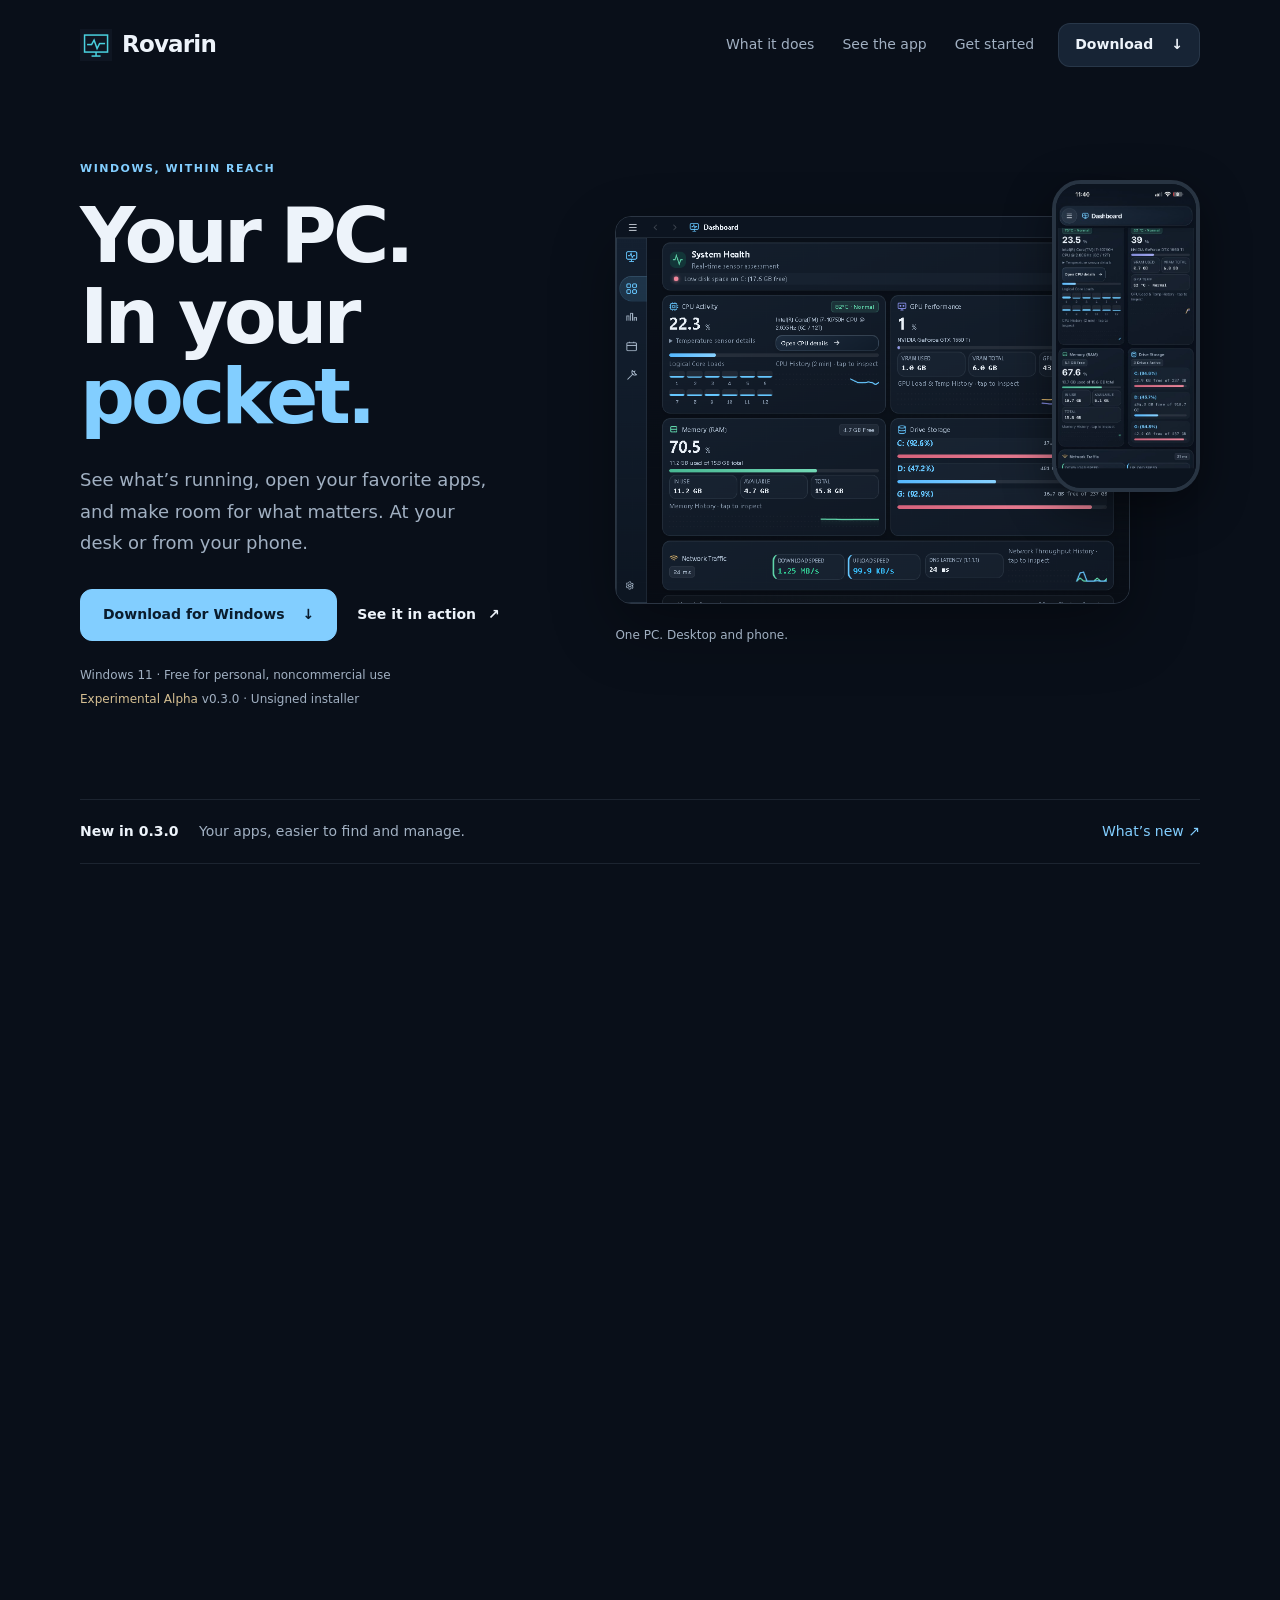
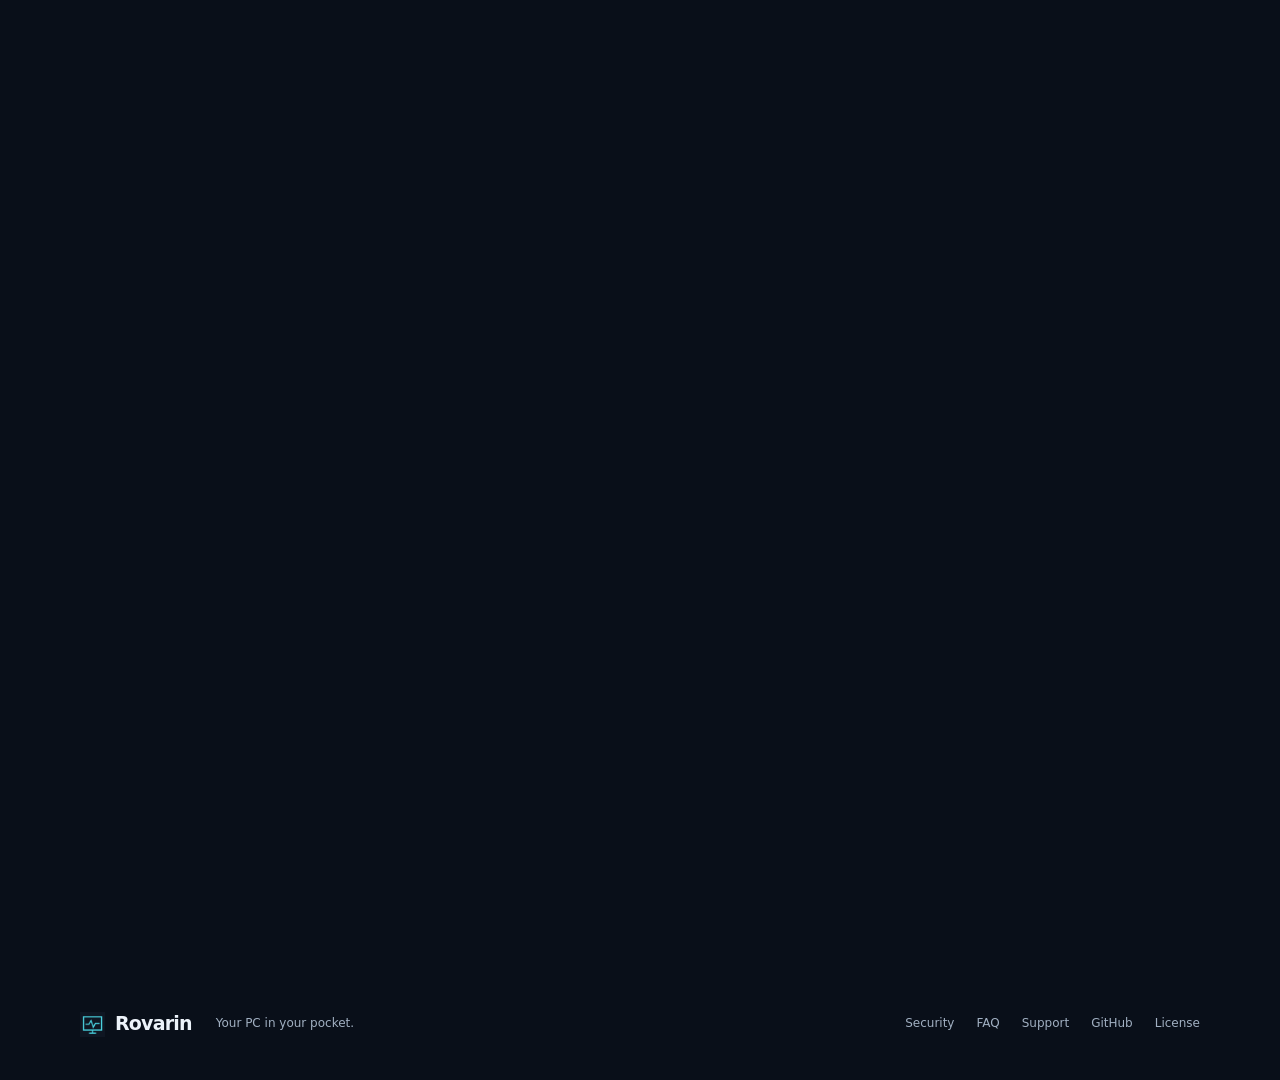
==== commit 5ebebf7e: "Simplify website for everyday users and clarify downloads" ====
--- a/index.html
+++ b/index.html
@@ -1,46 +1,69 @@
-<!doctype html>
-<html lang="en">
-<head>
-  <meta charset="utf-8"><meta name="viewport" content="width=device-width,initial-scale=1">
-  <meta name="theme-color" content="#090f19">
-  <meta name="description" content="Your PC in your pocket. Rovarin brings Windows monitoring, processes and maintenance to a native desktop app and your phone, connected through Tailscale.">
-  <meta http-equiv="Content-Security-Policy" content="default-src 'self'; img-src 'self'; style-src 'self'; script-src 'self' 'sha256-LEqmTG5JVauvYQ0i8VOBgaWzpIpzEpDH1UqkMwFEsBU='; object-src 'none'; base-uri 'none'; form-action 'none'">
-  <meta property="og:title" content="Rovarin — Your PC in your pocket."><meta property="og:description" content="Keep an eye on your Windows PC. At your desk or from your phone.">
-  <title>Rovarin — Your PC in your pocket.</title>
-  <link rel="icon" href="/assets/images/icon.png"><link rel="stylesheet" href="/assets/css/home.css?v=030-screens"><script src="/assets/js/home.js?v=030-screens" defer></script>
-<link rel="canonical" href="https://rovarinofficial.com/"><meta name="robots" content="index, follow"><meta property="og:type" content="website"><meta property="og:site_name" content="Rovarin"><meta property="og:url" content="https://rovarinofficial.com/"><meta property="og:image" content="https://rovarinofficial.com/assets/images/social-preview.png"><meta name="twitter:card" content="summary_large_image"><meta name="twitter:title" content="Rovarin — Your PC in your pocket."><meta name="twitter:description" content="Monitor and control your Windows PC from your phone."><meta name="twitter:image" content="https://rovarinofficial.com/assets/images/social-preview.png"><script type="application/ld+json">{"@context":"https://schema.org","@graph":[{"@type":"WebSite","name":"Rovarin","url":"https://rovarinofficial.com/"},{"@type":"SoftwareApplication","name":"Rovarin","applicationCategory":"UtilitiesApplication","operatingSystem":"Windows 11","softwareVersion":"0.3.0","description":"Monitor and control your Windows PC from a phone or supported browser through Tailscale. Rovarin runs on your own PC.","url":"https://rovarinofficial.com/","downloadUrl":"https://github.com/DontMovePlease/Rovarin/releases/download/v0.3.0/RovarinSetup.exe","offers":{"@type":"Offer","price":"0","priceCurrency":"USD","description":"Personal/noncommercial use under PolyForm Noncommercial 1.0.0"},"sameAs":["https://github.com/DontMovePlease/Rovarin"],"releaseNotes":"https://github.com/DontMovePlease/Rovarin/releases/tag/v0.3.0","license":"https://github.com/DontMovePlease/Rovarin/blob/main/LICENSE"},{"@type":"Organization","name":"Rovarin","url":"https://rovarinofficial.com/","logo":"https://rovarinofficial.com/assets/images/icon.png","email":"support@rovarinofficial.com","contactPoint":{"@type":"ContactPoint","email":"support@rovarinofficial.com","contactType":"customer support"}}]}</script></head>
+<!doctype html>
+<html lang="en">
+<head>
+  <meta charset="utf-8"><meta name="viewport" content="width=device-width,initial-scale=1">
+  <meta name="theme-color" content="#090f19">
+  <meta name="description" content="Your PC in your pocket. Rovarin brings Windows monitoring, processes and maintenance to a native desktop app and your phone, connected through Tailscale.">
+  <meta http-equiv="Content-Security-Policy" content="default-src 'self'; img-src 'self'; style-src 'self'; script-src 'self' 'sha256-LEqmTG5JVauvYQ0i8VOBgaWzpIpzEpDH1UqkMwFEsBU='; object-src 'none'; base-uri 'none'; form-action 'none'">
+  <meta property="og:title" content="Rovarin — Your PC in your pocket."><meta property="og:description" content="Keep an eye on your Windows PC. At your desk or from your phone.">
+  <title>Rovarin — Your PC in your pocket.</title>
+  <link rel="icon" href="/assets/images/icon.png"><link rel="stylesheet" href="/assets/css/home.css?v=030-clean"><script src="/assets/js/home.js?v=030-clean" defer></script>
+<link rel="canonical" href="https://rovarinofficial.com/"><meta name="robots" content="index, follow"><meta property="og:type" content="website"><meta property="og:site_name" content="Rovarin"><meta property="og:url" content="https://rovarinofficial.com/"><meta property="og:image" content="https://rovarinofficial.com/assets/images/social-preview.png"><meta name="twitter:card" content="summary_large_image"><meta name="twitter:title" content="Rovarin — Your PC in your pocket."><meta name="twitter:description" content="Monitor and control your Windows PC from your phone."><meta name="twitter:image" content="https://rovarinofficial.com/assets/images/social-preview.png"><script type="application/ld+json">{"@context":"https://schema.org","@graph":[{"@type":"WebSite","name":"Rovarin","url":"https://rovarinofficial.com/"},{"@type":"SoftwareApplication","name":"Rovarin","applicationCategory":"UtilitiesApplication","operatingSystem":"Windows 11","softwareVersion":"0.3.0","description":"Monitor and control your Windows PC from a phone or supported browser through Tailscale. Rovarin runs on your own PC.","url":"https://rovarinofficial.com/","downloadUrl":"https://github.com/DontMovePlease/Rovarin/releases/download/v0.3.0/RovarinSetup.exe","offers":{"@type":"Offer","price":"0","priceCurrency":"USD","description":"Personal/noncommercial use under PolyForm Noncommercial 1.0.0"},"sameAs":["https://github.com/DontMovePlease/Rovarin"],"releaseNotes":"https://github.com/DontMovePlease/Rovarin/releases/tag/v0.3.0","license":"https://github.com/DontMovePlease/Rovarin/blob/main/LICENSE"},{"@type":"Organization","name":"Rovarin","url":"https://rovarinofficial.com/","logo":"https://rovarinofficial.com/assets/images/icon.png","email":"support@rovarinofficial.com","contactPoint":{"@type":"ContactPoint","email":"support@rovarinofficial.com","contactType":"customer support"}}]}</script></head>
 <body>
 <a class="skip" href="#main">Skip to content</a>
-<header class="site-header"><a class="brand" href="/" aria-label="Rovarin home"><img src="/assets/images/icon.png" alt="" width="32" height="32">Rovarin<span class="alpha">ALPHA</span></a><button class="menu-toggle" data-menu type="button" aria-expanded="false" aria-controls="nav-links" aria-label="Open navigation">☰</button><nav data-nav id="nav-links" aria-label="Main navigation"><a href="#look">Take a look</a><a href="#setup">Get started</a><a href="/security/">Security</a><a href="/faq/">FAQ</a><a href="https://github.com/DontMovePlease/Rovarin" class="github">GitHub <span aria-hidden="true">↗</span></a></nav><a class="button small" href="https://github.com/DontMovePlease/Rovarin/releases/download/v0.3.0/RovarinSetup.exe">Download <span aria-hidden="true">↓</span></a></header>
+<header class="site-header wrap">
+  <a class="brand" href="/" aria-label="Rovarin home"><img src="/assets/images/icon.png" alt="" width="32" height="32">Rovarin</a>
+  <button class="menu-toggle" data-menu type="button" aria-expanded="false" aria-controls="nav-links" aria-label="Open navigation">☰</button>
+  <nav data-nav id="nav-links" aria-label="Main navigation"><a href="#features">What it does</a><a href="#look">See the app</a><a href="#setup">Get started</a></nav>
+  <a class="button small" href="/download/">Download <span aria-hidden="true">↓</span></a>
+</header>
 <main id="main">
 <section class="hero wrap">
-  <div class="hero-copy"><p class="eyebrow"><span class="live-dot"></span> A little closer to your PC</p><h1><span class="sr-only">Rovarin — monitor and control your Windows PC.</span>Your PC.<br>In your <span class="accent-word">pocket.</span></h1><p class="lead">Check what’s running. See what’s heating up. Clear a little clutter. Your Windows PC, a glance away.</p><div class="hero-actions"><a class="button primary" href="https://github.com/DontMovePlease/Rovarin/releases/download/v0.3.0/RovarinSetup.exe"><svg viewBox="0 0 24 24" aria-hidden="true"><path d="M3 5l8-1v8H3zm10-1l8-1v9h-8zM3 14h8v8l-8-1zm10 0h8v9l-8-1z"/></svg>Get Rovarin for Windows <span aria-hidden="true">↓</span></a><a class="text-link" href="#look">Let’s take a look <span aria-hidden="true">↗</span></a></div><p class="download-note">v0.3.0 · Windows 11 · Experimental Alpha<br>Free for personal, noncommercial use. <a href="#updates">See what’s new ↗</a></p></div>
-  <div class="hero-stage" aria-label="Rovarin running on desktop and iPhone"><div class="stage-orbit" aria-hidden="true"></div><div class="desktop-shot"><div class="device-caption"><span class="device-lights" aria-hidden="true">● ● ●</span><span>Rovarin · Desktop</span><span aria-hidden="true">− &nbsp; ×</span></div><img src="/assets/images/desktop-dashboard.png" alt="Rovarin desktop dashboard showing CPU, GPU, memory, storage and network activity" width="888" height="668" fetchpriority="high"></div><div class="phone-shot"><img src="/assets/images/phone-dashboard.jpg" alt="The same Rovarin dashboard on an iPhone" width="471" height="1024" fetchpriority="high"></div><div class="floating-note"><span class="live-dot"></span> Same PC. New perspective.</div></div>
+  <div class="hero-copy">
+    <p class="eyebrow">Windows, within reach</p>
+    <h1>Your PC.<br>In your <span>pocket.</span></h1>
+    <p class="lead">See what’s running, open your favorite apps, and make room for what matters. At your desk or from your phone.</p>
+    <div class="hero-actions"><a class="button primary" href="/download/">Download for Windows <span aria-hidden="true">↓</span></a><a class="text-link" href="#look">See it in action <span aria-hidden="true">↗</span></a></div>
+    <p class="download-note">Windows 11 · Free for personal, noncommercial use<br><span class="alpha-label">Experimental Alpha</span> v0.3.0 · Unsigned installer</p>
+  </div>
+  <div class="hero-stage" aria-label="The Rovarin desktop and phone dashboard">
+    <div class="desktop-shot"><img src="/assets/images/desktop-dashboard.png" alt="Rovarin on Windows showing live CPU, GPU, memory and network activity" width="888" height="668" fetchpriority="high"></div>
+    <div class="phone-shot"><img src="/assets/images/phone-dashboard.jpg" alt="The same PC dashboard on an iPhone" width="471" height="1024" fetchpriority="high"></div>
+    <p class="stage-caption">One PC. Desktop and phone.</p>
+  </div>
 </section>
-<div class="trust-strip wrap"><span>Native Windows app</span><span>Phone-friendly</span><span>Your PC hosts the dashboard</span><span>No port forwarding</span></div>
-<section id="updates" class="release-updates wrap" aria-labelledby="updates-title">
-  <div class="updates-heading reveal"><div><p class="eyebrow"><span class="live-dot" aria-hidden="true"></span> Fresh in v0.3.0</p><h2 id="updates-title">Your apps.<br>Front and center.</h2><p>Managing what’s on your PC just got super smooth. Open favorites in a tap, spot apps in an instant, and tidy up without digging through menus.</p></div><a class="text-link" href="https://github.com/DontMovePlease/Rovarin/releases/tag/v0.3.0">Read the release notes <span aria-hidden="true">↗</span></a></div>
-  <div class="updates-grid">
-    <article class="update-card reveal"><span class="update-glyph" aria-hidden="true">⚡</span><p class="eyebrow">Quick Launch</p><h3>Start apps in a snap.</h3><p>Pin your go-to apps right at the top. Whether you’re at your desk or across the room on your phone, one tap opens Discord, Spotify, or Steam instantly.</p><span class="update-detail">One-tap launch · Pin up to 12 apps · Phone &amp; desktop</span></article>
-    <article class="update-card reveal"><span class="update-glyph violet" aria-hidden="true">🎨</span><p class="eyebrow">Real App Icons</p><h3>Looks just like your PC.</h3><p>No generic gray squares. Rovarin pulls the real, colorful icons directly from your Windows apps so your collection looks gorgeous and familiar.</p><span class="update-detail">Vibrant icons · Fast loading · Looks right at home</span></article>
-    <article class="update-card reveal"><span class="update-glyph mint" aria-hidden="true">▦</span><p class="eyebrow">Clean &amp; Simple</p><h3>Only the apps you care about.</h3><p>We tucked away hidden Windows background files so you only see the actual games and tools you use, neatly organized with friendly names.</p><span class="update-detail">Zero clutter · Grid or List view · Clean search</span></article>
-    <article class="update-card reveal"><span class="update-glyph" aria-hidden="true">📋</span><p class="eyebrow">Easy Cleanup</p><h3>Pick, review, and tidy up.</h3><p>Select apps as you browse, see exactly how much drive space you’ll free up in real time, and clean things out with zero guesswork.</p><span class="update-detail">Live storage counter · Review drawer · No accidental clicks</span></article>
+<div id="updates" class="release-note wrap"><p><span class="release-tag">New in 0.3.0</span> Your apps, easier to find and manage.</p><a href="https://github.com/DontMovePlease/Rovarin/releases/tag/v0.3.0">What’s new <span aria-hidden="true">↗</span></a></div>
+<section id="features" class="benefits wrap section" aria-labelledby="features-title">
+  <div class="section-heading reveal"><p class="eyebrow">A clearer view of your PC</p><h2 id="features-title">Less digging. More doing.</h2><p>Useful everyday tools, together in one place.</p></div>
+  <div class="benefit-grid">
+    <article class="benefit reveal"><span class="feature-icon" aria-hidden="true">↗</span><h3>See what’s running.</h3><p>Check processor, memory and network activity. Find the apps using your PC’s resources in a live process list.</p><span class="benefit-detail">Dashboard &amp; Processes</span></article>
+    <article class="benefit reveal"><span class="feature-icon violet" aria-hidden="true">▦</span><h3>Keep favorites close.</h3><p>Pin apps to Quick Launch and open them on your PC—even from your phone. Browse installed software in a list or grid.</p><span class="benefit-detail">Quick Launch &amp; Applications</span></article>
+    <article class="benefit reveal"><span class="feature-icon mint" aria-hidden="true">↺</span><h3>Clear a little clutter.</h3><p>Review supported app removals and run Windows cleanup tools. You confirm the action before anything changes.</p><span class="benefit-detail">Uninstaller &amp; Maintenance</span></article>
   </div>
-  <p class="updates-footnote">Experimental Alpha · The installer is unsigned. See the release notes for validation details and known limitations.</p>
 </section>
-<section class="intro wrap reveal"><p class="eyebrow">A familiar PC. A fresh point of view.</p><h2>Less guessing.<br>More <span class="soft-accent">“oh, that’s why.”</span></h2><p>Something feels slow? Curious what your GPU is doing? Rovarin puts the useful stuff together, without turning your screen into a wall of numbers.</p></section>
-<section id="features" class="features wrap" aria-label="What Rovarin does">
-  <article class="feature feature-large reveal"><div class="feature-copy"><span class="feature-icon" aria-hidden="true">↗</span><p class="eyebrow">The everyday overview</p><h3>Know what’s going on.</h3><p>CPU, GPU, RAM, drives and network. Live values, short histories and a health summary that’s easy to scan.</p><div class="chips"><span>Live monitoring</span><span>One shared interface</span></div></div><div class="feature-photo"><img src="/assets/images/phone-network.jpg" alt="Rovarin mobile memory, storage and network cards" width="589" height="1280" loading="lazy"></div></article>
-  <article class="feature reveal"><span class="feature-icon violet" aria-hidden="true">⌘</span><p class="eyebrow">A real desktop home</p><h3>Made for your desk.<br>Ready for your phone.</h3><p>A standalone Windows app when you’re there. The same dashboard in a supported mobile browser when you’re somewhere else.</p><div class="connection-art" aria-hidden="true"><span>PC</span><i></i><span>YOU</span></div></article>
-  <article class="feature reveal"><span class="feature-icon mint" aria-hidden="true">≋</span><p class="eyebrow">Only when it matters</p><h3>A little less busywork.</h3><p>Monitoring adapts to what you’re viewing. No active monitoring view means no continuous telemetry polling.</p><div class="idle-art" aria-hidden="true"><span>Looking</span><div class="mini-bars"><i></i><i></i><i></i><i></i><i></i><i></i><i></i><i></i></div><span>Resting</span></div></article>
-  <article class="feature feature-maintenance reveal"><div><span class="feature-icon amber" aria-hidden="true">↺</span><p class="eyebrow">Applications &amp; Control</p><h3>A cleaner PC,<br>a clearer picture.</h3><p>Pin and launch favorite apps with Quick Launch, see apps grouped in a live Processes view, browse installed software in responsive Grid or List with real extracted icons, and review supported uninstall actions in a persistent selection tray. Administrator-only repairs stay clearly marked.</p></div><img src="/assets/images/phone-apps.jpg" alt="Rovarin mobile Applications page showing Quick Launch pinned apps and installed software with real icons" width="503" height="1024" loading="lazy"></article>
+<section id="look" class="showcase wrap section reveal" aria-labelledby="look-title">
+  <div class="section-heading"><p class="eyebrow">Take a look</p><h2 id="look-title">The actual app. On your devices.</h2><p>Choose a view to explore the dashboard and tools.</p></div>
+  <div class="view-switch" role="group" aria-label="Choose screenshot view"><button type="button" data-view="desktop" aria-pressed="true">Desktop</button><button type="button" data-view="apps" aria-pressed="false">Apps</button><button type="button" data-view="mobile" aria-pressed="false">Phone</button><button type="button" data-view="phone-apps" aria-pressed="false">Phone apps</button><button type="button" data-view="maintenance" aria-pressed="false">Tools</button></div>
+  <div class="showcase-screen" id="showcase-screen"><img id="showcase-image" src="/assets/images/desktop-dashboard.png" alt="Actual Rovarin Windows desktop dashboard" width="888" height="668" loading="lazy"><div class="showcase-caption"><span id="showcase-label">The Windows desktop dashboard</span><button type="button" id="expand-shot">View full screenshot <span aria-hidden="true">↗</span></button></div></div>
+  <p class="fine-print">Real screenshots. Sensors, installed apps and available tools vary by PC.</p>
 </section>
-<section id="look" class="showcase wrap reveal"><div class="section-heading"><div><p class="eyebrow">No mock dashboard. This is the app.</p><h2>Pick your perspective.</h2></div><div class="view-switch" role="group" aria-label="Choose screenshot view"><button type="button" data-view="desktop" aria-pressed="true">Desktop</button><button type="button" data-view="apps" aria-pressed="false">Apps</button><button type="button" data-view="mobile" aria-pressed="false">Phone</button><button type="button" data-view="phone-apps" aria-pressed="false">Phone Apps</button><button type="button" data-view="maintenance" aria-pressed="false">Tools</button></div></div><div class="showcase-screen" id="showcase-screen"><img id="showcase-image" src="/assets/images/desktop-dashboard.png" alt="Actual Rovarin Windows desktop dashboard" width="888" height="668" loading="lazy"><div class="showcase-caption"><span id="showcase-label">The Windows desktop dashboard</span><button type="button" id="expand-shot">View full screenshot <span aria-hidden="true">↗</span></button></div></div><p class="fine-print">Actual app screenshots. Hardware, temperatures and available tools vary by PC.</p></section>
-<section class="privacy wrap reveal"><span class="privacy-icon" aria-hidden="true">◇</span><div><p class="eyebrow">Your PC. Your connection.</p><h2>Keep it close.<br>Keep it yours.</h2></div><div class="privacy-copy"><p>Your PC hosts Rovarin. Tailscale connects your devices for secure remote access, and your Rovarin PIN protects the dashboard.</p><p>No router port forwarding. No public dashboard. Local desktop use works without Tailscale.</p><a class="text-link" href="/security/">How access works <span aria-hidden="true">↗</span></a></div></section>
-<section id="setup" class="setup wrap reveal"><p class="eyebrow">Let’s get you connected</p><h2>From desk to pocket.<br>Three little steps.</h2><div class="steps"><article><span>01</span><h3>Install Rovarin.</h3><p>Download the Windows installer, open the app and finish local setup. Your PIN is created on your PC.</p></article><article><span>02</span><h3>Connect your devices.</h3><p>For remote access, install Tailscale on your PC and mobile device. Sign into the same Tailscale network.</p></article><article><span>03</span><h3>Take a peek.</h3><p>Open the mobile address shown in Rovarin and enter your PIN. Add it to your Home Screen if you like.</p></article></div><p class="fine-print">Tailscale isn’t bundled. You can skip the remote setup and use Rovarin locally.</p></section>
-<section class="faq wrap reveal"><div><p class="eyebrow">A few things to know</p><h2>Before you jump in.</h2></div><div class="questions"><details><summary>Is it ready for everyone?</summary><p>Rovarin is an Experimental Alpha. All eight automated test suites and isolated Windows installation, upgrade, PIN recovery and uninstall lifecycle verification passed for 0.3.0. Broader hardware and physical-device testing is still ongoing; see the release notes for details. Expect rough edges and please report bugs.</p></details><details><summary>Will it work without Tailscale?</summary><p>Yes, on your local Windows desktop. Tailscale is needed for secure remote/mobile access in this release.</p></details><details><summary>Why is my CPU temperature unavailable?</summary><p>CPU temperature is optional and hardware-dependent. Rovarin provides an optional Enhanced sensor path using LibreHardwareMonitor and PawnIO. The rest of the dashboard works even when temperature sensors aren’t available.</p></details><details><summary>Can I inspect or change the code?</summary><p>Yes. Rovarin is source-available under PolyForm Noncommercial 1.0.0, which permits noncommercial use and modification. It isn’t unrestricted open-source software. Earlier and third-party licenses remain intact.</p></details><details><summary>Why does Windows show a warning?</summary><p>The Alpha installer is currently unsigned, so Windows may show a SmartScreen warning. Review the source, release notes and published SHA-256 before deciding whether to install. We don’t claim signing or reputation guarantees.</p></details><details><summary>Where can I get help or ask questions?</summary><p>For setup questions, general support, or feedback, email us at <a href="mailto:support@rovarinofficial.com">support@rovarinofficial.com</a>. To report software bugs, open an issue on <a href="https://github.com/DontMovePlease/Rovarin/issues/new/choose" target="_blank" rel="noopener noreferrer">GitHub</a>.</p></details></div></section>
-<section class="final-cta wrap reveal"><div class="cta-spark" aria-hidden="true">✦</div><p class="eyebrow">Go on. Check on your PC.</p><h2>Your PC in your pocket.</h2><p>Start at your desk. Take the view with you.</p><a class="button primary" href="https://github.com/DontMovePlease/Rovarin/releases/download/v0.3.0/RovarinSetup.exe">Download Rovarin <span aria-hidden="true">↓</span></a><a class="release-link" href="https://github.com/DontMovePlease/Rovarin/releases/tag/v0.3.0">v0.3.0 release notes & checksum ↗</a></section>
+<section id="setup" class="setup wrap section" aria-labelledby="setup-title">
+  <div class="section-heading reveal"><p class="eyebrow">Start here</p><h2 id="setup-title">At your desk first.<br>Your phone next.</h2><p>Use Rovarin locally, or connect another device when you’re ready.</p></div>
+  <div class="steps">
+    <article class="reveal"><span class="step-number">1</span><h3>Install on your PC.</h3><p>Download Rovarin for Windows and follow setup. Keep the PIN it creates for you.</p></article>
+    <article class="reveal"><span class="step-number">2</span><h3>Connect your phone.</h3><p>Install Tailscale on both devices and sign into the same network. It’s a separate, secure connection tool.</p></article>
+    <article class="reveal"><span class="step-number">3</span><h3>Open your dashboard.</h3><p>Scan the QR code in Rovarin or open its mobile address. Enter your PIN and you’re in.</p></article>
+  </div>
+  <div class="setup-note reveal"><div><strong>Staying at your desk?</strong><p>Local use works without Tailscale. For phone access, your PC needs to be on and connected. No router port forwarding.</p></div><a class="text-link" href="/security/">How access works <span aria-hidden="true">↗</span></a></div>
+</section>
+<section class="faq wrap section reveal" aria-labelledby="faq-title"><div class="section-heading"><p class="eyebrow">Good to know</p><h2 id="faq-title">A few quick answers.</h2></div><div class="questions">
+  <details><summary>Is Rovarin free?</summary><p>Yes, for personal and noncommercial use. The code is available under <a href="https://github.com/DontMovePlease/Rovarin/blob/main/LICENSE">PolyForm Noncommercial 1.0.0</a>.</p></details>
+  <details><summary>Do I need Tailscale?</summary><p>Only to access Rovarin from another device. You can use the Windows desktop app locally without it. Tailscale is not bundled with the installer.</p></details>
+  <details><summary>Is it ready for everyday use?</summary><p>Rovarin is an Experimental Alpha, so expect some rough edges. Hardware support varies, and optional sensors may be unavailable. Read the <a href="https://github.com/DontMovePlease/Rovarin/releases/tag/v0.3.0">release notes</a> before installing.</p></details>
+  <details><summary>Why might Windows show an installer warning?</summary><p>The installer is unsigned. Windows may show a SmartScreen warning. Our <a href="/download/">download page</a> explains how to check the installer without disabling Windows security.</p></details>
+</div><a class="text-link faq-more" href="/faq/">More answers <span aria-hidden="true">↗</span></a></section>
+<section class="final-cta wrap reveal"><p class="eyebrow">Your PC, a little closer</p><h2>Meet your new PC companion.</h2><p>Start with Rovarin on Windows. Take the dashboard with you.</p><a class="button primary" href="/download/">Get Rovarin for Windows <span aria-hidden="true">↓</span></a></section>
 </main>
-<footer class="wrap"><a class="brand" href="/"><img src="/assets/images/icon.png" alt="" width="28" height="28">Rovarin</a><p>Built for a closer look.</p><div><a href="/security/">Security</a><a href="/download/">Download info</a><a href="/faq/">FAQ</a><a href="mailto:support@rovarinofficial.com">Support</a><a href="https://github.com/DontMovePlease/Rovarin">Source</a><a href="https://github.com/DontMovePlease/Rovarin/issues/new/choose">Report a bug</a><a href="https://github.com/DontMovePlease/Rovarin/blob/main/LICENSE">License</a></div></footer>
-<dialog id="screenshot-dialog" aria-label="Full Rovarin screenshot"><button type="button" id="close-shot" aria-label="Close screenshot">×</button><img id="full-shot" src="/assets/images/desktop-dashboard.png" alt="Full Rovarin desktop dashboard"></dialog>
-</body></html>+<footer class="wrap"><a class="brand" href="/"><img src="/assets/images/icon.png" alt="" width="25" height="25">Rovarin</a><p>Your PC in your pocket.</p><nav aria-label="Footer"><a href="/security/">Security</a><a href="/faq/">FAQ</a><a href="mailto:support@rovarinofficial.com">Support</a><a href="https://github.com/DontMovePlease/Rovarin">GitHub</a><a href="https://github.com/DontMovePlease/Rovarin/blob/main/LICENSE">License</a></nav></footer>
+<dialog id="screenshot-dialog" aria-label="Full Rovarin screenshot"><button id="close-shot" type="button" aria-label="Close screenshot">×</button><img id="full-shot" alt=""></dialog>
+</body></html>
--- a/assets/css/home.css
+++ b/assets/css/home.css
@@ -1,19 +1,14 @@
-:root{color-scheme:dark;--canvas:#090f19;--surface:#101a28;--line:rgba(173,200,229,.14);--text:#eaf2fa;--muted:#9baec3;--blue:#77ccff;--mint:#76dec0;--violet:#b0a4ff;--radius:26px;--ease:cubic-bezier(.2,.7,.2,1)}
-*{box-sizing:border-box}html{scroll-behavior:smooth;scroll-padding-top:100px}body{margin:0;background:var(--canvas);color:var(--text);font-family:system-ui,-apple-system,BlinkMacSystemFont,"Segoe UI",sans-serif;line-height:1.6;overflow-x:clip}a{color:inherit;text-decoration:none}button{font:inherit;cursor:pointer}img{display:block;max-width:100%;height:auto}button,a,summary{-webkit-tap-highlight-color:transparent}:focus-visible{outline:3px solid var(--blue);outline-offset:5px}.wrap{max-width:1180px;width:calc(100% - 96px);margin-inline:auto}.skip{position:fixed;z-index:10;top:-70px;left:20px;background:var(--blue);color:var(--canvas);padding:12px;border-radius:8px}.skip:focus{top:10px}
-.site-header{max-width:1280px;margin:auto;padding:24px 48px;display:flex;align-items:center;gap:30px}.brand{display:inline-flex;align-items:center;gap:10px;font-size:22px;font-weight:720;letter-spacing:-.7px}.brand img{object-fit:contain}.alpha{font-size:9px;letter-spacing:1.3px;font-weight:600;color:var(--muted);padding:3px 6px;border:1px solid var(--line);border-radius:5px;margin-left:3px}.site-header nav{display:flex;gap:28px;margin-left:auto;color:var(--muted);font-size:13px}.site-header nav a:hover,footer a:hover{color:var(--blue)}.button{display:inline-flex;justify-content:center;align-items:center;gap:14px;min-height:52px;border-radius:13px;border:1px solid var(--line);padding:12px 20px;font-size:14px;font-weight:650;background:#142132;transition:transform .2s var(--ease),background .2s,box-shadow .2s}.button:hover{transform:translateY(-3px);background:#1b2c40}.button:active{transform:translateY(0) scale(.98)}.button.primary{background:var(--blue);color:#081626;border-color:var(--blue);box-shadow:0 6px 25px #77ccff15}.button.primary:hover{background:#a5dfff;box-shadow:0 8px 32px #77ccff25}.button svg{height:17px;width:17px;fill:currentColor}.button.small{min-height:42px;padding:8px 15px;font-size:12px}.text-link{font-size:13px;font-weight:600;display:inline-flex;gap:12px;align-items:center}.text-link:hover{color:var(--blue)}
-.hero{display:grid;grid-template-columns:1fr 1.12fr;gap:24px;align-items:center;min-height:690px;padding-top:35px;padding-bottom:60px;position:relative}.eyebrow{font-size:10px;font-weight:650;letter-spacing:2px;text-transform:uppercase;color:var(--blue);margin:0 0 20px;display:flex;align-items:center;gap:9px}.live-dot{height:6px;width:6px;flex-shrink:0;background:var(--mint);border-radius:100%;box-shadow:0 0 10px #76dec030}.hero h1{font-size:clamp(54px,6.4vw,88px);line-height:1.02;letter-spacing:-5px;margin:0 0 28px;font-weight:750}.accent-word{color:var(--blue);position:relative}.accent-word:after{content:"";position:absolute;left:0;right:0;bottom:-7px;height:5px;border-radius:50%;background:linear-gradient(90deg,var(--blue),var(--mint));transform:rotate(-3deg);opacity:.5}.lead{color:var(--muted);font-size:17px;max-width:380px;line-height:1.7;margin-bottom:30px}.hero-actions{display:flex;gap:22px;flex-wrap:wrap;align-items:center}.download-note{font-size:11px;color:#8ca0b8;line-height:1.8;margin-top:20px}.hero-stage{position:relative;min-width:0;height:520px;isolation:isolate}.stage-orbit{position:absolute;width:490px;height:490px;border:1px solid #77ccff0e;border-radius:50%;top:15px;left:5px;background:radial-gradient(ellipse,#24456035,transparent 68%);z-index:-1}.stage-orbit:after{content:"";inset:40px;position:absolute;border:1px dashed #77ccff13;border-radius:50%}.desktop-shot{position:absolute;top:80px;left:0;width:100%;border:1px solid #809bb936;border-radius:15px;overflow:hidden;background:#0b1421;box-shadow:0 30px 75px #0007;transform:perspective(1200px) rotateY(-9deg) rotateX(5deg) rotateZ(-2deg)}.device-caption{display:flex;justify-content:space-between;align-items:center;font-size:10px;color:#9bb1c7;padding:9px 13px;background:#122034}.device-lights{color:#55758b;letter-spacing:4px;font-size:8px}.phone-shot{position:absolute;width:185px;right:5px;top:20px;border:5px solid #202c3a;border-radius:33px;overflow:hidden;box-shadow:0 30px 70px #0009;transform:rotate(5deg);animation:phone-float 7s ease-in-out infinite}.phone-shot img{width:100%}.floating-note{position:absolute;left:30px;bottom:35px;padding:10px 15px;border-radius:12px;border:1px solid #92aec62b;background:#142131ee;box-shadow:0 12px 35px #0005;display:flex;align-items:center;gap:10px;font-size:11px;color:#c9d9e7;transform:rotate(-3deg)}@keyframes phone-float{0%,100%{transform:translateY(0) rotate(5deg)}50%{transform:translateY(-9px) rotate(4deg)}}.trust-strip{display:flex;gap:20px;justify-content:space-between;border-block:1px solid var(--line);padding:22px 4px;color:#a8bad0;font-size:11px}.trust-strip span:before{content:"✦";font-size:11px;color:#77ccff70;margin-right:9px}
-.intro{padding:105px 0 45px;display:grid;grid-template-columns:1.15fr 1fr;gap:8px 90px}.intro>.eyebrow{grid-column:1/-1}.intro h2{margin:0}.intro>p:last-child{max-width:400px;align-self:center;color:var(--muted);font-size:15px}h2{font-size:clamp(30px,4vw,47px);line-height:1.16;letter-spacing:-1.9px;font-weight:650;margin:0 0 20px}.soft-accent{color:var(--muted)}h3{font-size:25px;line-height:1.2;letter-spacing:-.8px;font-weight:650;margin:0 0 18px}.features{display:grid;grid-template-columns:1fr 1fr;gap:18px}.feature{border:1px solid var(--line);border-radius:var(--radius);background:linear-gradient(145deg,#152131,#0f1825);padding:32px;overflow:hidden;position:relative;min-height:310px;transition:border-color .25s}.feature:hover{border-color:#77ccff42}.feature p:not(.eyebrow){font-size:13px;color:var(--muted);max-width:360px}.feature .eyebrow{font-size:9px;color:#91aac4;margin:22px 0 12px}.feature-icon{display:grid;place-items:center;height:38px;width:38px;border-radius:11px;background:#77ccff0d;color:var(--blue);border:1px solid #77ccff25;font-size:24px}.violet{color:var(--violet);background:#b0a4ff0d;border-color:#b0a4ff25}.mint{color:var(--mint);background:#76dec00d;border-color:#76dec025}.amber{color:#e2c084;background:#e2c0840d;border-color:#e2c08425}.feature-large{display:grid;grid-template-columns:1.3fr 1fr;gap:20px;grid-row:span 2;min-height:640px}.feature-copy{position:relative;z-index:1}.feature-photo{margin-top:120px;min-width:170px;align-self:end;transform:rotate(7deg);border:1px solid #9bb6d12b;border-radius:24px;overflow:hidden;box-shadow:0 20px 40px #0006}.chips{display:flex;gap:8px;flex-wrap:wrap;margin-top:25px}.chips span{font-size:9px;border:1px solid var(--line);border-radius:30px;padding:5px 9px;color:#b4c7da}.connection-art{display:flex;gap:0;align-items:center;margin-top:35px;max-width:280px}.connection-art span{height:40px;width:50px;display:grid;place-items:center;border:1px solid #77ccff30;border-radius:12px;font-size:10px;letter-spacing:1px;color:var(--blue);background:#77ccff06}.connection-art i{height:1px;flex:1;background:linear-gradient(90deg,#77ccff40,#b0a4ff60);position:relative}.connection-art i:after{content:"";position:absolute;top:-2px;left:50%;height:5px;width:5px;border-radius:50%;background:var(--mint)}.idle-art{display:flex;align-items:center;gap:16px;font-size:9px;color:var(--muted);margin-top:22px}.mini-bars{height:35px;display:flex;gap:5px;align-items:center;flex:1}.mini-bars i{width:7px;border-radius:3px;height:20%;background:#76dec054}.mini-bars i:nth-child(2n){height:55%}.mini-bars i:nth-child(3){height:85%}.mini-bars i:nth-child(n+5){height:8%;background:#768a9d44}.feature-maintenance{grid-column:1/-1;display:grid;grid-template-columns:1fr 1fr;gap:40px;height:365px;min-height:0}.feature-maintenance img{position:relative;width:310px;justify-self:center;border:1px solid #88a5c733;border-radius:26px;transform:rotate(-5deg);box-shadow:0 20px 50px #0007;margin-top:-15px}
-.showcase{padding-top:115px}.section-heading{display:flex;align-items:end;justify-content:space-between;gap:25px;margin-bottom:30px}.section-heading h2{margin:0}.view-switch{display:flex;flex-wrap:wrap;justify-content:center;gap:4px;padding:5px;border:1px solid var(--line);background:#14202f;border-radius:14px}.view-switch button{border:0;border-radius:9px;background:transparent;color:var(--muted);padding:10px 18px;min-height:44px;font-size:12px;transition:background .15s,color .15s}.view-switch button[aria-pressed=true]{background:#77ccff1c;color:var(--blue);box-shadow:inset 0 0 0 1px #77ccff27}.showcase-screen{border-radius:22px;border:1px solid var(--line);padding:24px;background:radial-gradient(ellipse at bottom,#1c314244,transparent 70%),#101925;display:flex;flex-direction:column;align-items:center;overflow:hidden}.showcase-screen>img{width:100%;max-width:900px;border-radius:11px;border:1px solid #99bbd92b;box-shadow:0 18px 40px #0005;transition:opacity .18s}.showcase-screen.mobile>img{max-width:300px;max-height:650px;object-fit:contain;width:auto;border-radius:24px}.showcase-caption{display:flex;justify-content:space-between;align-items:center;width:100%;gap:15px;margin-top:20px;font-size:11px;color:var(--muted)}.showcase-caption button{background:none;border:0;color:var(--blue);padding:8px;min-height:44px;font-size:11px}.fine-print{color:#8499b0;font-size:11px;margin:18px 0}.privacy{display:grid;grid-template-columns:auto 1fr 1fr;gap:35px;align-items:start;padding:110px 0;border-bottom:1px solid var(--line)}.privacy-icon{font-size:42px;line-height:1.3;color:var(--mint)}.privacy-copy{font-size:14px;color:var(--muted);padding-top:17px}.privacy-copy p{margin:0 0 20px}.privacy .text-link{color:var(--mint)}.setup{padding-top:100px}.steps{display:grid;grid-template-columns:repeat(3,1fr);gap:35px;padding-top:25px}.steps article{border-top:1px solid var(--line);padding-top:25px}.steps span{font-size:11px;font-family:ui-monospace,monospace;color:var(--blue)}.steps h3{font-size:19px;margin-top:25px}.steps p{font-size:13px;color:var(--muted)}.faq{display:grid;grid-template-columns:1fr 1.35fr;gap:80px;padding-top:110px}.questions details{border-bottom:1px solid var(--line)}summary{cursor:pointer;padding:22px 35px 22px 0;list-style:none;position:relative;font-size:14px;font-weight:550}summary::-webkit-details-marker{display:none}summary:after{content:"+";position:absolute;right:3px;top:19px;color:var(--blue);font-size:20px}details[open] summary:after{content:"−"}.questions p{font-size:13px;color:var(--muted);margin:0 25px 24px 0}.final-cta{text-align:center;padding:100px 30px;margin-top:100px;border:1px solid var(--line);border-radius:30px;background:radial-gradient(ellipse at 50% 110%,#27486744,transparent 70%),#101a28}.final-cta .eyebrow{justify-content:center;margin-top:20px}.final-cta h2{font-size:clamp(30px,4vw,50px)}.final-cta p:not(.eyebrow){font-size:14px;color:var(--muted);margin-bottom:25px}.cta-spark{color:var(--blue);font-size:38px;line-height:1}.release-link{display:block;margin-top:20px;color:var(--muted);font-size:11px}.release-link:hover{color:var(--blue)}footer{display:flex;gap:30px;align-items:center;padding:45px 0;margin-top:40px}footer .brand{font-size:18px}footer p{font-size:11px;color:#889bb1}footer>div{display:flex;gap:24px;margin-left:auto;font-size:11px;color:var(--muted)}dialog{background:#101925;color:var(--text);border:1px solid var(--line);border-radius:20px;max-width:calc(100vw - 24px);max-height:calc(100dvh - 24px);padding:42px 16px 16px;overflow:auto}dialog::backdrop{background:#050910df;backdrop-filter:blur(5px)}dialog img{max-height:calc(100dvh - 110px);max-width:100%;width:auto;margin:auto;object-fit:contain}dialog>button{position:absolute;right:8px;top:0;width:44px;height:44px;border:0;background:transparent;color:var(--text);font-size:28px}.js .reveal{opacity:0;transform:translateY(18px);transition:opacity .65s var(--ease),transform .65s var(--ease)}.js .reveal.visible{opacity:1;transform:none}
-@media(min-width:1400px){.hero-stage{height:570px}.phone-shot{width:205px}.hero{min-height:750px}}@media(max-width:1000px){.wrap{width:calc(100% - 48px)}.site-header{padding:22px 24px}.hero{grid-template-columns:1fr 1fr;min-height:640px}.hero h1{font-size:64px;letter-spacing:-3.5px}.hero-stage{height:450px}.desktop-shot{top:110px}.phone-shot{width:160px;right:-6px;top:35px}.stage-orbit{width:360px;height:360px}.floating-note{bottom:10px;left:0;font-size:10px}.intro{gap:20px 45px}.feature-large{grid-template-columns:1fr;min-height:640px}.feature-photo{position:absolute;right:-25px;bottom:-60px;width:195px;margin:0;z-index:0;opacity:.75}.feature-copy{max-width:250px}.faq{gap:40px}}
-@media(max-width:699px){.wrap{width:calc(100% - 40px)}.site-header{padding:20px;gap:15px}.site-header nav{display:none}.site-header>.button{margin-left:auto}.brand{font-size:20px}.alpha{font-size:8px;margin-left:0}.hero{display:flex;flex-direction:column;gap:10px;padding-top:42px;padding-bottom:40px;align-items:stretch;min-height:0}.hero h1{font-size:clamp(56px,12vw,76px);letter-spacing:-3.5px}.hero-copy .eyebrow{font-size:9px}.lead{font-size:15px;max-width:360px}.hero-actions{gap:17px}.hero-actions>.button{font-size:12px;padding:14px}.hero-actions>.text-link{font-size:11px}.download-note{font-size:10px}.hero-stage{height:400px;margin-top:5px;max-width:500px;width:100%;align-self:center}.desktop-shot{top:85px;width:95%;left:0}.phone-shot{width:145px;top:10px;right:5px;border-width:4px;border-radius:27px}.stage-orbit{width:310px;height:310px;left:15px;top:25px}.floating-note{bottom:5px;left:15px}.trust-strip{display:grid;grid-template-columns:1fr 1fr;gap:15px;font-size:9px;padding:20px 0}.intro{padding-top:65px;display:block}.intro h2{font-size:36px;letter-spacing:-1.5px}.intro>p:last-child{font-size:14px;margin-top:22px}.features{grid-template-columns:1fr;gap:14px}.feature{padding:27px;min-height:270px}.feature-large{grid-row:auto;min-height:445px}.feature-copy{max-width:230px}.feature-photo{right:-5px;bottom:-90px;width:150px;opacity:.65}.feature-maintenance{grid-column:auto;height:425px;grid-template-columns:1fr;padding-bottom:0}.feature-maintenance>div{max-width:220px;position:relative;z-index:1}.feature-maintenance img{position:absolute;width:145px;right:-5px;bottom:-180px;opacity:.6}.feature p:not(.eyebrow){font-size:13px}.showcase{padding-top:65px}.section-heading{display:block}.section-heading h2{font-size:32px}.view-switch{display:flex;flex-wrap:wrap;justify-content:center;gap:4px;margin-top:20px;width:100%}.view-switch button{padding:8px 12px;font-size:11px;min-height:40px}.showcase-screen{padding:12px;border-radius:17px}.showcase-caption{font-size:10px;margin-top:10px;align-items:start}.showcase-caption button{font-size:10px;padding:0 3px}.showcase-screen.mobile>img{max-width:100%;max-height:620px}.privacy{padding:70px 0;grid-template-columns:auto 1fr;gap:15px}.privacy-copy{grid-column:1/-1;padding-top:0}.privacy-icon{font-size:34px}.privacy h2{font-size:35px}.setup{padding-top:65px}.setup h2{font-size:32px}.steps{grid-template-columns:1fr;gap:18px;padding-top:10px}.steps article{padding-top:18px;display:grid;grid-template-columns:35px 1fr;gap:0 15px}.steps span{padding-top:4px}.steps h3{margin-top:0;margin-bottom:8px;font-size:19px}.steps p{grid-column:2;margin:0}.faq{padding-top:65px;grid-template-columns:1fr;gap:5px}.faq h2{font-size:32px}.final-cta{margin-top:65px;padding:60px 20px;border-radius:23px}.final-cta h2{font-size:32px}footer{flex-wrap:wrap;gap:15px;padding:30px 0;margin-top:15px}footer p{margin-left:auto;font-size:10px}footer>div{width:100%;margin-left:0;gap:25px}.phone-shot{animation:none}}
-@media(max-width:359px){.wrap{width:calc(100% - 32px)}.site-header{padding:18px 16px}.site-header .alpha{display:none}.hero h1{font-size:54px}.hero-stage{height:340px}.phone-shot{width:128px}.desktop-shot{top:75px}.floating-note{font-size:9px;bottom:0;left:5px}.feature-photo{width:125px}.feature-maintenance img{width:120px;bottom:-65px;right:-12px}.trust-strip{font-size:8px}}
+:root{color-scheme:dark;--canvas:#090f19;--surface:#111b29;--text:#edf3fa;--muted:#a1b0c2;--blue:#82ceff;--mint:#8ed8c3;--violet:#b4adf0;--line:#a6bdd21f;--ease:cubic-bezier(.2,.7,.2,1)}
+*{box-sizing:border-box}html{scroll-behavior:smooth;scroll-padding-top:24px}body{margin:0;background:var(--canvas);color:var(--text);font:16px/1.65 system-ui,-apple-system,BlinkMacSystemFont,"Segoe UI",sans-serif}a{color:inherit;text-decoration:none}button{font:inherit;cursor:pointer}img{display:block;max-width:100%;height:auto}button,a,summary{-webkit-tap-highlight-color:transparent}a:hover{color:var(--blue)}:focus-visible{outline:3px solid var(--blue);outline-offset:5px}.wrap{width:min(1120px,calc(100% - 80px));margin-inline:auto}.skip{position:fixed;z-index:20;top:-100px;left:20px;padding:12px;background:var(--blue);color:var(--canvas);border-radius:10px}.skip:focus{top:12px}
+.site-header{position:relative;z-index:5;display:flex;align-items:center;gap:24px;min-height:90px}.brand{display:inline-flex;align-items:center;gap:10px;font-size:23px;font-weight:700;letter-spacing:-.8px}.brand img{object-fit:contain}.site-header nav{display:flex;gap:28px;margin-left:auto;font-size:14px;color:var(--muted)}.button{display:inline-flex;align-items:center;justify-content:center;gap:18px;min-height:52px;padding:12px 22px;border:1px solid var(--line);border-radius:12px;background:#172435;color:var(--text);font-size:14px;font-weight:650;transition:transform .18s var(--ease),background .18s}.button:hover{color:var(--text);background:#23354a;transform:translateY(-2px)}.button:active{transform:translateY(0)}.button.primary{color:#0a1c2d;background:var(--blue);border-color:var(--blue)}.button.primary:hover{background:#a7ddff;color:#0a1c2d}.button.small{min-height:44px;padding:9px 16px}.text-link{display:inline-flex;align-items:center;gap:12px;font-size:14px;font-weight:600;min-height:44px}.menu-toggle{display:none}
+.hero{display:grid;grid-template-columns:1fr 1.18fr;gap:40px;align-items:center;padding:70px 0 88px}.eyebrow{font-size:11px;letter-spacing:1.5px;text-transform:uppercase;font-weight:650;color:var(--blue);margin:0 0 18px}.hero h1{font-size:clamp(56px,6vw,80px);line-height:1.05;letter-spacing:-4px;font-weight:700;margin:0 0 26px}.hero h1 span{color:var(--blue)}.lead{font-size:18px;line-height:1.75;color:var(--muted);max-width:410px;margin:0 0 30px}.hero-actions{display:flex;align-items:center;gap:20px;flex-wrap:wrap}.download-note{color:var(--muted);font-size:12px;line-height:2;margin:22px 0 0}.alpha-label{color:#d5bf92}.hero-stage{position:relative;min-width:0;padding:36px 70px 45px 0}.desktop-shot{border:1px solid #91a8bf40;border-radius:16px;overflow:hidden;box-shadow:0 24px 65px #0005}.phone-shot{position:absolute;width:148px;right:0;top:0;overflow:hidden;border:4px solid #283442;border-radius:29px;box-shadow:0 16px 48px #0007}.stage-caption{font-size:12px;color:var(--muted);margin:22px 0 0}.release-note{display:flex;align-items:center;justify-content:space-between;gap:24px;padding:20px 0;border-block:1px solid var(--line);font-size:14px}.release-note p{margin:0;color:var(--muted)}.release-tag{color:var(--text);font-weight:600;margin-right:16px}.release-note a{color:var(--blue);white-space:nowrap}
+.section{padding-top:100px}.section-heading{max-width:700px;margin-bottom:34px}h2{font-size:clamp(30px,3.7vw,43px);line-height:1.18;letter-spacing:-1.6px;font-weight:650;margin:0 0 16px}h3{font-size:23px;line-height:1.25;letter-spacing:-.6px;font-weight:600;margin:0 0 14px}.section-heading>p:last-child{color:var(--muted);margin:0;font-size:16px}.benefit-grid{display:grid;grid-template-columns:repeat(3,minmax(0,1fr));gap:24px}.benefit{padding:28px;background:var(--surface);border:1px solid var(--line);border-radius:20px;display:flex;flex-direction:column}.feature-icon{display:grid;place-items:center;width:40px;height:40px;border-radius:12px;background:#82ceff0d;color:var(--blue);font-size:24px;margin-bottom:27px}.feature-icon.violet{color:var(--violet);background:#b4adf00d}.feature-icon.mint{color:var(--mint);background:#8ed8c30d}.benefit p{color:var(--muted);font-size:14px;margin:0 0 24px;line-height:1.8}.benefit-detail{margin-top:auto;font-size:12px;color:#bdcad8;padding-top:18px;border-top:1px solid var(--line)}
+.view-switch{display:flex;gap:4px;flex-wrap:wrap;margin:0 0 20px;padding:5px;border:1px solid var(--line);border-radius:13px;background:#111b29;width:fit-content}.view-switch button{min-height:44px;padding:10px 17px;border:0;border-radius:8px;background:transparent;color:var(--muted);font-size:13px;transition:background .15s,color .15s}.view-switch button[aria-pressed=true]{background:#20394d;color:var(--blue)}.view-switch button:hover{color:var(--text)}.showcase-screen{padding:24px;border:1px solid var(--line);border-radius:20px;background:#111b29;display:flex;flex-direction:column;align-items:center}.showcase-screen>img{width:100%;max-width:888px;border-radius:10px;border:1px solid var(--line)}.showcase-screen.mobile>img{max-width:300px;max-height:650px;width:auto;object-fit:contain}.showcase-caption{display:flex;align-items:center;justify-content:space-between;gap:15px;width:100%;max-width:888px;color:var(--muted);font-size:13px;margin-top:16px}.showcase-caption button{background:transparent;border:0;min-height:44px;color:var(--blue);font-size:13px;padding:8px 0}.fine-print{color:var(--muted);font-size:12px;margin:16px 0 0}
+.steps{display:grid;grid-template-columns:repeat(3,minmax(0,1fr));gap:40px}.step-number{display:grid;place-items:center;width:34px;height:34px;color:var(--blue);border:1px solid #82ceff40;border-radius:50%;font-size:13px;margin-bottom:23px}.steps p{margin:0;color:var(--muted);font-size:14px;line-height:1.8}.steps h3{font-size:21px}.setup-note{display:flex;align-items:center;justify-content:space-between;gap:40px;background:#111b29;border:1px solid var(--line);border-radius:16px;padding:24px 28px;margin-top:40px}.setup-note strong{font-weight:600}.setup-note p{font-size:14px;color:var(--muted);margin:6px 0 0;max-width:700px}.setup-note>a{white-space:nowrap}.faq{display:grid;grid-template-columns:1fr 1.3fr;gap:0 70px}.questions details{border-bottom:1px solid var(--line)}.questions summary{padding:19px 28px 19px 0;position:relative;cursor:pointer;font-size:16px;font-weight:550;list-style:none}.questions summary::-webkit-details-marker{display:none}.questions summary:after{content:"+";position:absolute;right:0;top:17px;color:var(--blue);font-size:23px;font-weight:400}.questions details[open] summary:after{content:"−"}.questions p{margin:0 0 20px;color:var(--muted);font-size:14px;line-height:1.85}.questions p a{color:var(--blue);text-decoration:underline;text-underline-offset:3px}.faq-more{grid-column:2;margin-top:18px;width:fit-content}.final-cta{text-align:center;border:1px solid var(--line);border-radius:24px;background:linear-gradient(120deg,#142337,#111b29);padding:60px 30px;margin-top:100px}.final-cta .eyebrow{margin-bottom:18px}.final-cta p:not(.eyebrow){color:var(--muted);margin:0 0 26px}.final-cta h2{font-size:37px}footer{display:flex;align-items:center;gap:24px;padding:40px 0;margin-top:30px;color:var(--muted);font-size:12px}footer .brand{font-size:19px;color:var(--text)}footer p{margin:0}footer nav{display:flex;gap:22px;margin-left:auto}
+#screenshot-dialog{max-width:min(1100px,94vw);max-height:94dvh;border:1px solid #455567;border-radius:16px;background:#0c1420;padding:48px 16px 16px;color:var(--text)}#screenshot-dialog::backdrop{background:#030811d9}#full-shot{width:auto;max-width:100%;max-height:calc(90dvh - 65px);object-fit:contain;margin:auto}#close-shot{position:absolute;right:8px;top:4px;height:40px;width:40px;border:0;border-radius:10px;color:var(--text);background:transparent;font-size:26px}#close-shot:hover{background:#283747}
+.js .reveal{opacity:0;transform:translateY(12px);transition:opacity .45s var(--ease),transform .45s var(--ease)}.js .reveal.visible{opacity:1;transform:none}
+@media(max-width:1024px){.wrap{width:calc(100% - 56px)}.hero{gap:28px}.hero h1{font-size:64px}.hero-stage{padding-right:55px}.phone-shot{width:125px}.benefit{padding:23px}.benefit-grid{gap:16px}.benefit h3{font-size:21px}.faq{gap:0 40px}.steps{gap:26px}.site-header nav{gap:18px}}
+@media(max-width:760px){.wrap{width:calc(100% - 40px)}.site-header{gap:12px;min-height:80px}.brand{font-size:21px}.site-header nav{display:none}.menu-toggle{margin-left:auto;display:grid;place-items:center;width:44px;height:44px;background:transparent;border:1px solid var(--line);border-radius:11px;color:var(--text);font-size:23px}.site-header nav.open{display:flex;position:absolute;top:72px;left:0;right:0;background:#142032;border:1px solid var(--line);border-radius:14px;padding:12px;gap:0;flex-direction:column;box-shadow:0 16px 36px #0007}.site-header nav a{padding:11px;min-height:44px}.hero{grid-template-columns:1fr;padding:36px 0 46px;gap:40px}.hero h1{font-size:clamp(52px,9vw,70px);letter-spacing:-3px}.hero .lead{max-width:490px;font-size:17px}.hero-stage{width:100%;max-width:540px;justify-self:center;padding:28px 70px 30px 0}.phone-shot{width:140px}.stage-caption{margin:16px 0 0}.release-note{font-size:12px;gap:16px;padding:17px 0}.release-note p{max-width:250px}.release-tag{display:block;margin-right:0;margin-bottom:3px}.section{padding-top:64px}.benefit-grid{grid-template-columns:1fr;gap:14px}.benefit{padding:24px}.feature-icon{margin-bottom:18px}.benefit h3{font-size:23px}.benefit p{font-size:15px;margin-bottom:18px}.benefit-detail{padding-top:14px}.section-heading{margin-bottom:28px}.section-heading>p:last-child{font-size:15px}.view-switch{width:100%;gap:2px}.view-switch button{padding:9px 11px;font-size:12px;flex-grow:1}.showcase-screen{padding:12px;border-radius:16px}.showcase-caption{font-size:11px;align-items:start}.showcase-caption button{font-size:11px;text-align:right;min-width:100px}.showcase-screen.mobile>img{max-width:100%}.steps{grid-template-columns:1fr;gap:26px}.steps article{display:grid;grid-template-columns:34px 1fr;gap:0 18px}.step-number{margin-bottom:0}.steps h3{margin:3px 0 9px}.steps p{grid-column:2;font-size:15px}.setup-note{align-items:start;flex-direction:column;gap:12px;padding:22px;margin-top:30px}.faq{grid-template-columns:1fr;gap:0}.faq .section-heading{margin-bottom:10px}.faq-more{grid-column:1}.questions summary{font-size:15px}.final-cta{margin-top:64px;padding:38px 22px}.final-cta h2{font-size:30px}.final-cta p:not(.eyebrow){font-size:15px}footer{flex-wrap:wrap;gap:14px;padding:30px 0}footer nav{width:100%;margin:6px 0 0;gap:24px;flex-wrap:wrap}footer nav a{padding-block:5px}}
+@media(max-width:359px){.wrap{width:calc(100% - 32px)}.site-header{gap:8px}.site-header .button{padding-inline:11px;font-size:12px}.brand{font-size:19px;gap:8px}.hero h1{font-size:52px}.hero-actions{gap:12px}.hero-actions .button{width:100%}.hero-stage{padding-right:62px}.phone-shot{width:115px;border-width:3px;border-radius:23px}.release-note a{font-size:11px}.view-switch button{padding-inline:8px}.final-cta .button{font-size:13px;padding-inline:14px}}
 @media(prefers-reduced-motion:reduce){html{scroll-behavior:auto}*,*:before,*:after{animation:none!important;transition:none!important}.js .reveal{opacity:1;transform:none}}
-@media(prefers-contrast:more){:root{--muted:#c2d0df;--line:#657b94}.download-note,.fine-print{color:#bccddd}.stage-orbit{display:none}.feature{background:#101a28}.phone-shot{border-color:#94a7bc}}.sr-only{position:absolute;width:1px;height:1px;padding:0;margin:-1px;overflow:hidden;clip:rect(0,0,0,0);white-space:nowrap;border:0}.menu-toggle{display:none}.site-header{position:relative;z-index:5}.site-header nav{gap:20px}
-@media(max-width:699px){.menu-toggle{display:grid;place-items:center;width:44px;height:44px;border:1px solid var(--line);border-radius:12px;background:#142132;color:var(--text);font-size:21px;margin-left:auto}.site-header>.button{margin-left:0}.site-header nav.open{display:flex;position:absolute;top:78px;left:20px;right:20px;background:#142132;border:1px solid var(--line);border-radius:18px;box-shadow:0 16px 40px #0008;padding:16px;flex-direction:column;gap:0}.site-header nav a{padding:10px;min-height:44px}.site-header .alpha{display:none}footer>div{flex-wrap:wrap;row-gap:12px}}
-@media(max-width:359px){.stage-orbit{width:100%;height:auto;aspect-ratio:1;left:0}}
-
-/* Published release highlights reuse the existing reveal animation. */
-.release-updates{padding-block:74px 12px;scroll-margin-top:28px}.updates-heading{display:flex;align-items:flex-end;justify-content:space-between;gap:28px;margin-bottom:28px}.updates-heading>div{max-width:650px}.updates-heading p:not(.eyebrow){color:var(--muted);max-width:540px;font-size:14px}.updates-heading>.text-link{flex-shrink:0;margin-bottom:18px}.updates-grid{display:grid;grid-template-columns:repeat(2,minmax(0,1fr));gap:16px}.update-card{min-width:0;padding:28px;border:1px solid var(--line);border-radius:var(--radius);background:linear-gradient(145deg,#142131,#0e1825);transition:transform .22s var(--ease),border-color .22s var(--ease)}.update-glyph{display:grid;place-items:center;width:42px;height:42px;margin-bottom:22px;border:1px solid var(--line);border-radius:13px;background:#1a2b3d;color:var(--blue);font-size:23px}.update-glyph.violet{color:var(--violet)}.update-glyph.mint{color:var(--mint)}.update-card .eyebrow{margin-bottom:12px}.update-card h3{font-size:23px;line-height:1.25}.update-card>p:not(.eyebrow){color:var(--muted);font-size:13px;line-height:1.8}.update-detail{display:block;border-top:1px solid var(--line);padding-top:15px;margin-top:22px;color:#c0d1e3;font-size:11px;line-height:1.7}.updates-footnote{font-size:11px;color:var(--muted);margin:22px 0 0}.download-note a{display:inline-block;margin-left:6px;color:var(--blue);text-decoration:underline;text-underline-offset:3px}
-@media(hover:hover){.update-card:hover{transform:translateY(-3px);border-color:#77ccff55}}
-@media(max-width:700px){.release-updates{padding-top:48px}.updates-heading{display:block}.updates-heading>.text-link{margin-bottom:0}.updates-grid{grid-template-columns:1fr}.update-card{padding:23px}.update-card h3{font-size:22px}.download-note a{margin-left:0}}
-@media(prefers-reduced-motion:reduce){.update-card{transition:none}.update-card:hover{transform:none}}
+@media(prefers-contrast:more){:root{--muted:#cad5e2;--line:#71869d}.benefit,.setup-note,.showcase-screen{background:#101a28}.download-note,.fine-print{color:var(--muted)}}
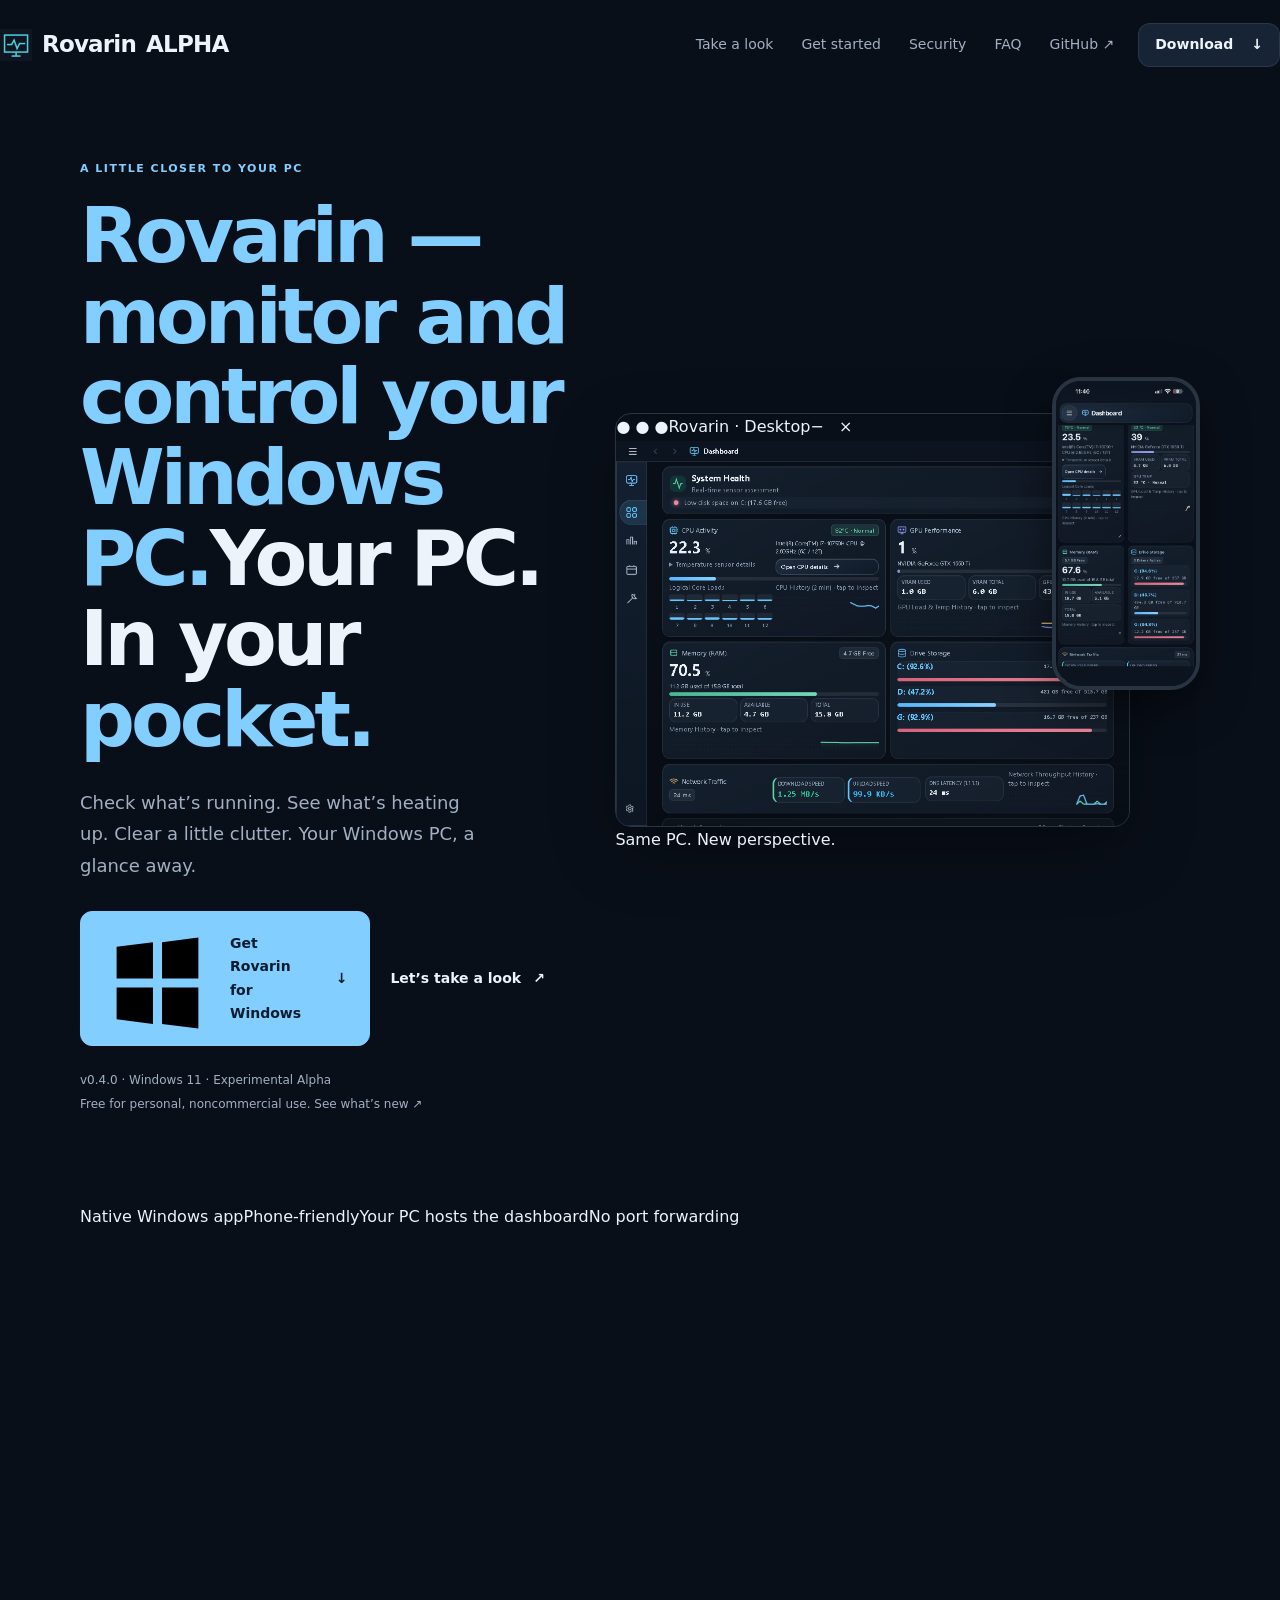
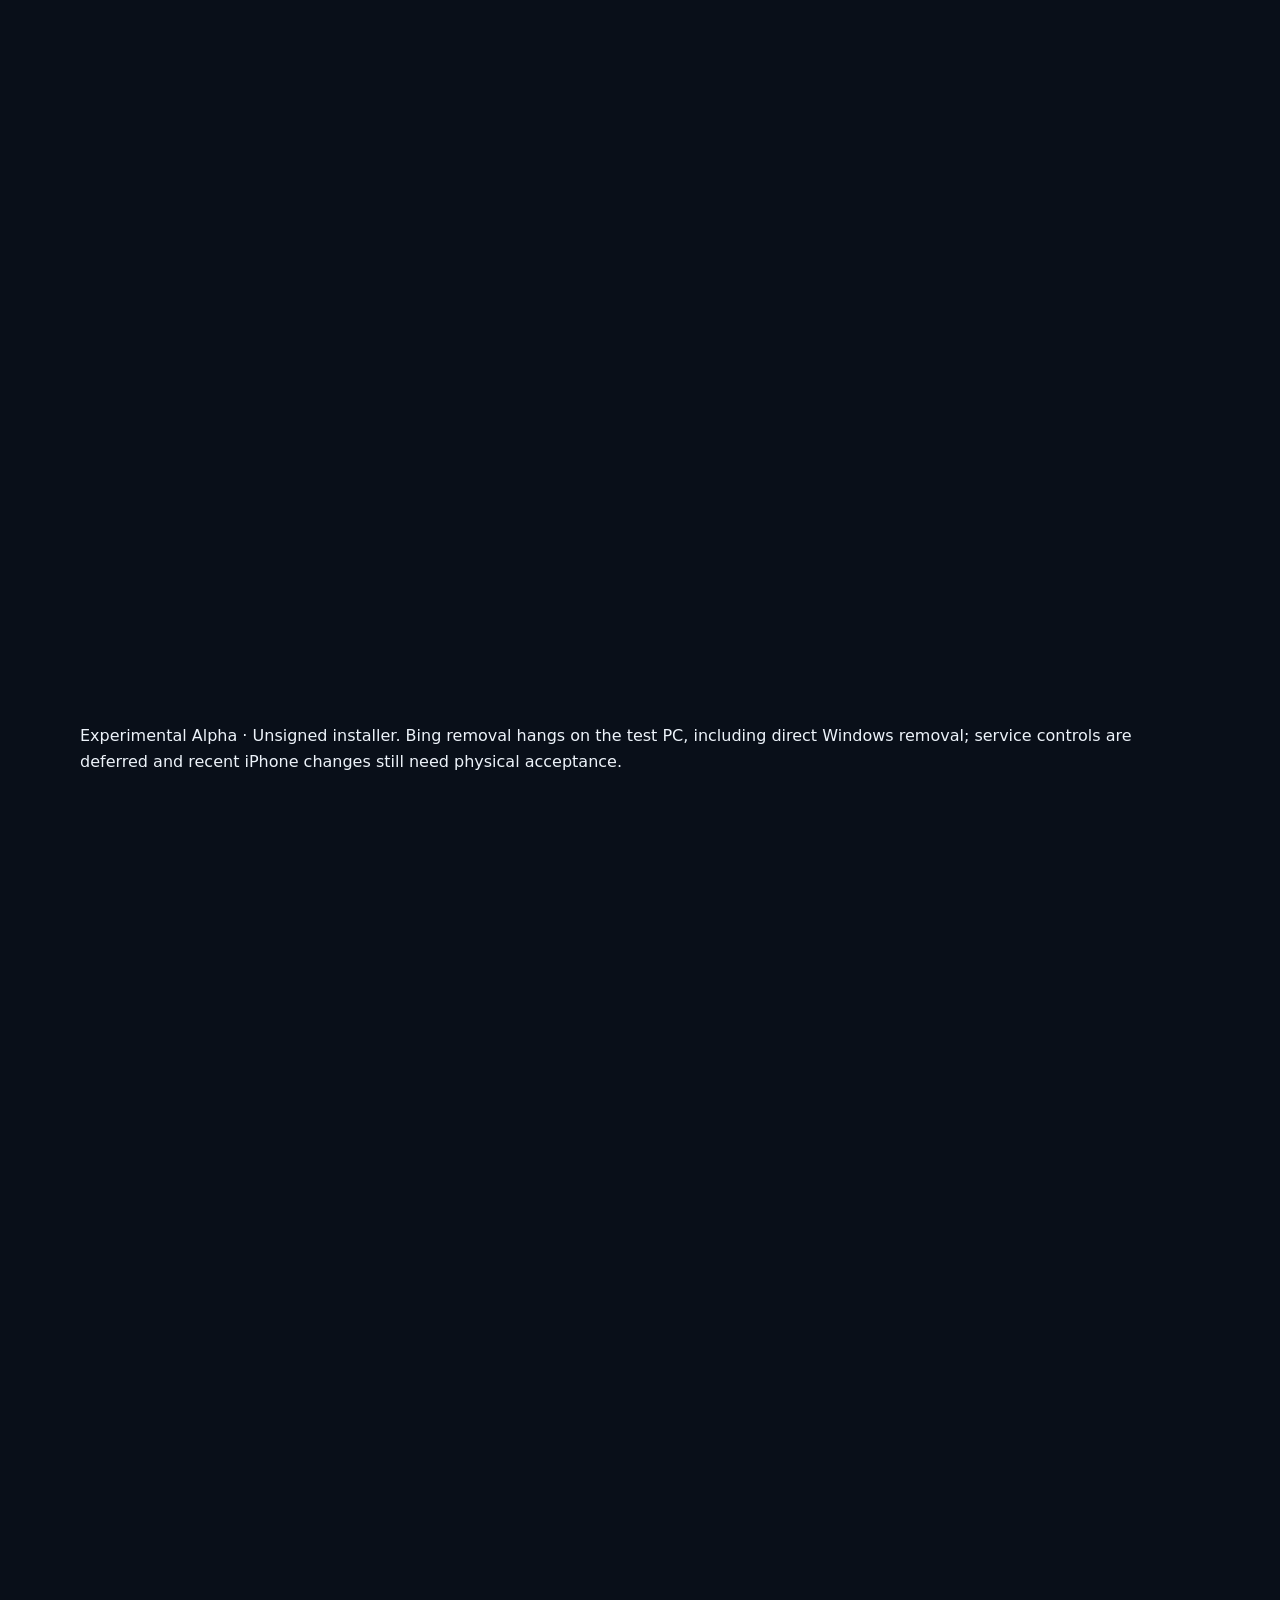
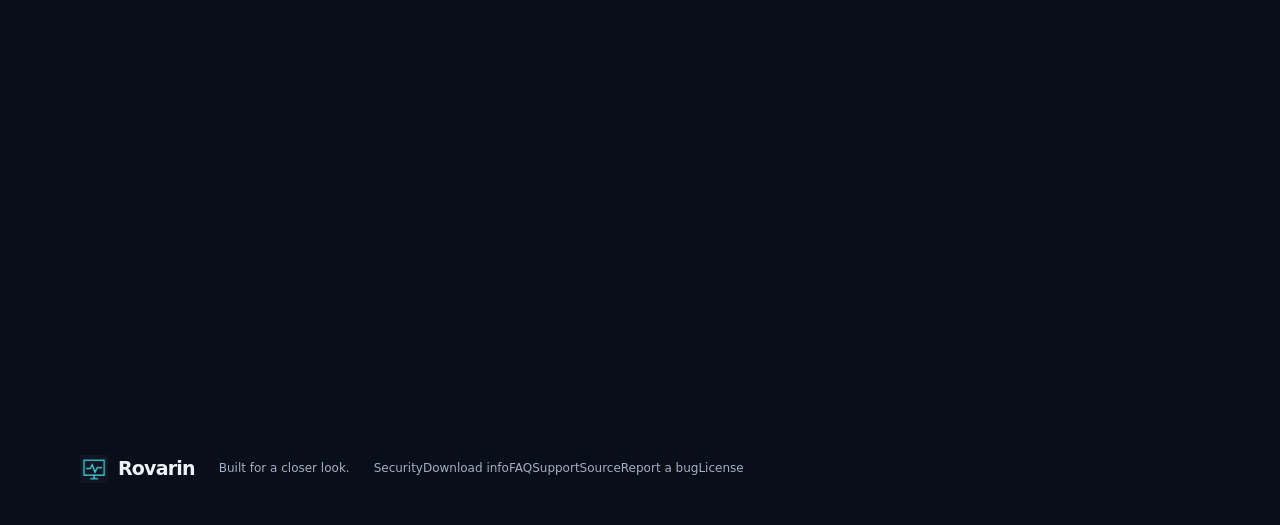
==== commit ce59c395: "Update official website for Rovarin 0.4.0" ====
--- a/index.html
+++ b/index.html
@@ -1,69 +1,46 @@
-<!doctype html>
-<html lang="en">
-<head>
-  <meta charset="utf-8"><meta name="viewport" content="width=device-width,initial-scale=1">
-  <meta name="theme-color" content="#090f19">
-  <meta name="description" content="Your PC in your pocket. Rovarin brings Windows monitoring, processes and maintenance to a native desktop app and your phone, connected through Tailscale.">
-  <meta http-equiv="Content-Security-Policy" content="default-src 'self'; img-src 'self'; style-src 'self'; script-src 'self' 'sha256-LEqmTG5JVauvYQ0i8VOBgaWzpIpzEpDH1UqkMwFEsBU='; object-src 'none'; base-uri 'none'; form-action 'none'">
-  <meta property="og:title" content="Rovarin — Your PC in your pocket."><meta property="og:description" content="Keep an eye on your Windows PC. At your desk or from your phone.">
-  <title>Rovarin — Your PC in your pocket.</title>
-  <link rel="icon" href="/assets/images/icon.png"><link rel="stylesheet" href="/assets/css/home.css?v=030-clean"><script src="/assets/js/home.js?v=030-clean" defer></script>
-<link rel="canonical" href="https://rovarinofficial.com/"><meta name="robots" content="index, follow"><meta property="og:type" content="website"><meta property="og:site_name" content="Rovarin"><meta property="og:url" content="https://rovarinofficial.com/"><meta property="og:image" content="https://rovarinofficial.com/assets/images/social-preview.png"><meta name="twitter:card" content="summary_large_image"><meta name="twitter:title" content="Rovarin — Your PC in your pocket."><meta name="twitter:description" content="Monitor and control your Windows PC from your phone."><meta name="twitter:image" content="https://rovarinofficial.com/assets/images/social-preview.png"><script type="application/ld+json">{"@context":"https://schema.org","@graph":[{"@type":"WebSite","name":"Rovarin","url":"https://rovarinofficial.com/"},{"@type":"SoftwareApplication","name":"Rovarin","applicationCategory":"UtilitiesApplication","operatingSystem":"Windows 11","softwareVersion":"0.3.0","description":"Monitor and control your Windows PC from a phone or supported browser through Tailscale. Rovarin runs on your own PC.","url":"https://rovarinofficial.com/","downloadUrl":"https://github.com/DontMovePlease/Rovarin/releases/download/v0.3.0/RovarinSetup.exe","offers":{"@type":"Offer","price":"0","priceCurrency":"USD","description":"Personal/noncommercial use under PolyForm Noncommercial 1.0.0"},"sameAs":["https://github.com/DontMovePlease/Rovarin"],"releaseNotes":"https://github.com/DontMovePlease/Rovarin/releases/tag/v0.3.0","license":"https://github.com/DontMovePlease/Rovarin/blob/main/LICENSE"},{"@type":"Organization","name":"Rovarin","url":"https://rovarinofficial.com/","logo":"https://rovarinofficial.com/assets/images/icon.png","email":"support@rovarinofficial.com","contactPoint":{"@type":"ContactPoint","email":"support@rovarinofficial.com","contactType":"customer support"}}]}</script></head>
+<!doctype html>
+<html lang="en">
+<head>
+  <meta charset="utf-8"><meta name="viewport" content="width=device-width,initial-scale=1">
+  <meta name="theme-color" content="#090f19">
+  <meta name="description" content="Your PC in your pocket. Rovarin brings Windows monitoring, processes and maintenance to a native desktop app and your phone, connected through Tailscale.">
+  <meta http-equiv="Content-Security-Policy" content="default-src 'self'; img-src 'self'; style-src 'self'; script-src 'self' 'sha256-oofw6Q3Q/HuDd1GoXrDUiOwsW0CgPgK6fkQet9mEsis='; object-src 'none'; base-uri 'none'; form-action 'none'">
+  <meta property="og:title" content="Rovarin — Your PC in your pocket."><meta property="og:description" content="Keep an eye on your Windows PC. At your desk or from your phone.">
+  <title>Rovarin — Your PC in your pocket.</title>
+  <link rel="icon" href="/assets/images/icon.png"><link rel="stylesheet" href="/assets/css/home.css?v=030-screens"><script src="/assets/js/home.js?v=030-screens" defer></script>
+<link rel="canonical" href="https://rovarinofficial.com/"><meta name="robots" content="index, follow"><meta property="og:type" content="website"><meta property="og:site_name" content="Rovarin"><meta property="og:url" content="https://rovarinofficial.com/"><meta property="og:image" content="https://rovarinofficial.com/assets/images/social-preview.png"><meta name="twitter:card" content="summary_large_image"><meta name="twitter:title" content="Rovarin — Your PC in your pocket."><meta name="twitter:description" content="Monitor and control your Windows PC from your phone."><meta name="twitter:image" content="https://rovarinofficial.com/assets/images/social-preview.png"><script type="application/ld+json">{"@context":"https://schema.org","@graph":[{"@type":"WebSite","name":"Rovarin","url":"https://rovarinofficial.com/"},{"@type":"SoftwareApplication","name":"Rovarin","applicationCategory":"UtilitiesApplication","operatingSystem":"Windows 11","softwareVersion":"0.4.0","description":"Monitor and control your Windows PC from a phone or supported browser through Tailscale. Rovarin runs on your own PC.","url":"https://rovarinofficial.com/","downloadUrl":"https://github.com/DontMovePlease/Rovarin/releases/download/v0.4.0/RovarinSetup.exe","offers":{"@type":"Offer","price":"0","priceCurrency":"USD","description":"Personal/noncommercial use under PolyForm Noncommercial 1.0.0"},"sameAs":["https://github.com/DontMovePlease/Rovarin"],"releaseNotes":"https://github.com/DontMovePlease/Rovarin/releases/tag/v0.4.0","license":"https://github.com/DontMovePlease/Rovarin/blob/main/LICENSE"},{"@type":"Organization","name":"Rovarin","url":"https://rovarinofficial.com/","logo":"https://rovarinofficial.com/assets/images/icon.png","email":"support@rovarinofficial.com","contactPoint":{"@type":"ContactPoint","email":"support@rovarinofficial.com","contactType":"customer support"}}]}</script></head>
 <body>
 <a class="skip" href="#main">Skip to content</a>
-<header class="site-header wrap">
-  <a class="brand" href="/" aria-label="Rovarin home"><img src="/assets/images/icon.png" alt="" width="32" height="32">Rovarin</a>
-  <button class="menu-toggle" data-menu type="button" aria-expanded="false" aria-controls="nav-links" aria-label="Open navigation">☰</button>
-  <nav data-nav id="nav-links" aria-label="Main navigation"><a href="#features">What it does</a><a href="#look">See the app</a><a href="#setup">Get started</a></nav>
-  <a class="button small" href="/download/">Download <span aria-hidden="true">↓</span></a>
-</header>
+<header class="site-header"><a class="brand" href="/" aria-label="Rovarin home"><img src="/assets/images/icon.png" alt="" width="32" height="32">Rovarin<span class="alpha">ALPHA</span></a><button class="menu-toggle" data-menu type="button" aria-expanded="false" aria-controls="nav-links" aria-label="Open navigation">☰</button><nav data-nav id="nav-links" aria-label="Main navigation"><a href="#look">Take a look</a><a href="#setup">Get started</a><a href="/security/">Security</a><a href="/faq/">FAQ</a><a href="https://github.com/DontMovePlease/Rovarin" class="github">GitHub <span aria-hidden="true">↗</span></a></nav><a class="button small" href="https://github.com/DontMovePlease/Rovarin/releases/download/v0.4.0/RovarinSetup.exe">Download <span aria-hidden="true">↓</span></a></header>
 <main id="main">
 <section class="hero wrap">
-  <div class="hero-copy">
-    <p class="eyebrow">Windows, within reach</p>
-    <h1>Your PC.<br>In your <span>pocket.</span></h1>
-    <p class="lead">See what’s running, open your favorite apps, and make room for what matters. At your desk or from your phone.</p>
-    <div class="hero-actions"><a class="button primary" href="/download/">Download for Windows <span aria-hidden="true">↓</span></a><a class="text-link" href="#look">See it in action <span aria-hidden="true">↗</span></a></div>
-    <p class="download-note">Windows 11 · Free for personal, noncommercial use<br><span class="alpha-label">Experimental Alpha</span> v0.3.0 · Unsigned installer</p>
+  <div class="hero-copy"><p class="eyebrow"><span class="live-dot"></span> A little closer to your PC</p><h1><span class="sr-only">Rovarin — monitor and control your Windows PC.</span>Your PC.<br>In your <span class="accent-word">pocket.</span></h1><p class="lead">Check what’s running. See what’s heating up. Clear a little clutter. Your Windows PC, a glance away.</p><div class="hero-actions"><a class="button primary" href="https://github.com/DontMovePlease/Rovarin/releases/download/v0.4.0/RovarinSetup.exe"><svg viewBox="0 0 24 24" aria-hidden="true"><path d="M3 5l8-1v8H3zm10-1l8-1v9h-8zM3 14h8v8l-8-1zm10 0h8v9l-8-1z"/></svg>Get Rovarin for Windows <span aria-hidden="true">↓</span></a><a class="text-link" href="#look">Let’s take a look <span aria-hidden="true">↗</span></a></div><p class="download-note">v0.4.0 · Windows 11 · Experimental Alpha<br>Free for personal, noncommercial use. <a href="#updates">See what’s new ↗</a></p></div>
+  <div class="hero-stage" aria-label="Rovarin running on desktop and iPhone"><div class="stage-orbit" aria-hidden="true"></div><div class="desktop-shot"><div class="device-caption"><span class="device-lights" aria-hidden="true">● ● ●</span><span>Rovarin · Desktop</span><span aria-hidden="true">− &nbsp; ×</span></div><img src="/assets/images/desktop-dashboard.png" alt="Rovarin desktop dashboard showing CPU, GPU, memory, storage and network activity" width="888" height="668" fetchpriority="high"></div><div class="phone-shot"><img src="/assets/images/phone-dashboard.jpg" alt="The same Rovarin dashboard on an iPhone" width="471" height="1024" fetchpriority="high"></div><div class="floating-note"><span class="live-dot"></span> Same PC. New perspective.</div></div>
+</section>
+<div class="trust-strip wrap"><span>Native Windows app</span><span>Phone-friendly</span><span>Your PC hosts the dashboard</span><span>No port forwarding</span></div>
+<section id="updates" class="release-updates wrap" aria-labelledby="updates-title">
+  <div class="updates-heading reveal"><div><p class="eyebrow"><span class="live-dot" aria-hidden="true"></span> Fresh in v0.4.0</p><h2 id="updates-title">A little cleanup.<br>A lot more control.</h2><p>Rovarin 0.4.0 brings optional leftover cleanup, supported startup controls, and administrator maintenance you can enable once on your PC.</p></div><a class="text-link" href="https://github.com/DontMovePlease/Rovarin/releases/tag/v0.4.0">Read the release notes <span aria-hidden="true">↗</span></a></div>
+  <div class="updates-grid">
+    <article class="update-card reveal"><span class="update-glyph mint" aria-hidden="true">✦</span><p class="eyebrow">Optional leftover cleanup</p><h3>Finish the tidy-up.</h3><p>After a confirmed uninstall, choose Scan for leftovers. See the app-specific folders and sizes, then Delete or Cancel. Nothing is scanned or removed without your choice.</p><span class="update-detail">Preview first · Verified results · No registry cleaning</span></article>
+    <article class="update-card reveal"><span class="update-glyph violet" aria-hidden="true">↺</span><p class="eyebrow">Administrator Maintenance</p><h3>Approve once. Repair from your phone.</h3><p>Enable it in the Windows app and approve UAC locally. Then run the five supported administrator maintenance actions remotely. Turn it off to revoke access.</p><span class="update-detail">Off by default · Local approval · Fixed actions only</span></article>
+    <article class="update-card reveal"><span class="update-glyph" aria-hidden="true">⇧</span><p class="eyebrow">Startup Apps</p><h3>Choose what starts with Windows.</h3><p>Enable, disable and restore supported startup registrations and eligible sign-in tasks. Protected tasks, services and unsupported entries stay read-only with a clear explanation.</p><span class="update-detail">Supported entries · Reversible changes · Clear status</span></article>
+    <article class="update-card reveal"><span class="update-glyph mint" aria-hidden="true">≋</span><p class="eyebrow">Smoother everyday controls</p><h3>Keep the next step in reach.</h3><p>Floating End task controls stay close while you browse Processes. App removal shows its known stage and final result, and local PIN Recovery is easier to find.</p><span class="update-detail">Floating actions · Truthful progress · Setup &amp; Recovery</span></article>
   </div>
-  <div class="hero-stage" aria-label="The Rovarin desktop and phone dashboard">
-    <div class="desktop-shot"><img src="/assets/images/desktop-dashboard.png" alt="Rovarin on Windows showing live CPU, GPU, memory and network activity" width="888" height="668" fetchpriority="high"></div>
-    <div class="phone-shot"><img src="/assets/images/phone-dashboard.jpg" alt="The same PC dashboard on an iPhone" width="471" height="1024" fetchpriority="high"></div>
-    <p class="stage-caption">One PC. Desktop and phone.</p>
-  </div>
+  <p class="updates-footnote">Experimental Alpha · Unsigned installer. Bing removal hangs on the test PC, including direct Windows removal; service controls are deferred and recent iPhone changes still need physical acceptance.</p>
 </section>
-<div id="updates" class="release-note wrap"><p><span class="release-tag">New in 0.3.0</span> Your apps, easier to find and manage.</p><a href="https://github.com/DontMovePlease/Rovarin/releases/tag/v0.3.0">What’s new <span aria-hidden="true">↗</span></a></div>
-<section id="features" class="benefits wrap section" aria-labelledby="features-title">
-  <div class="section-heading reveal"><p class="eyebrow">A clearer view of your PC</p><h2 id="features-title">Less digging. More doing.</h2><p>Useful everyday tools, together in one place.</p></div>
-  <div class="benefit-grid">
-    <article class="benefit reveal"><span class="feature-icon" aria-hidden="true">↗</span><h3>See what’s running.</h3><p>Check processor, memory and network activity. Find the apps using your PC’s resources in a live process list.</p><span class="benefit-detail">Dashboard &amp; Processes</span></article>
-    <article class="benefit reveal"><span class="feature-icon violet" aria-hidden="true">▦</span><h3>Keep favorites close.</h3><p>Pin apps to Quick Launch and open them on your PC—even from your phone. Browse installed software in a list or grid.</p><span class="benefit-detail">Quick Launch &amp; Applications</span></article>
-    <article class="benefit reveal"><span class="feature-icon mint" aria-hidden="true">↺</span><h3>Clear a little clutter.</h3><p>Review supported app removals and run Windows cleanup tools. You confirm the action before anything changes.</p><span class="benefit-detail">Uninstaller &amp; Maintenance</span></article>
-  </div>
+<section class="intro wrap reveal"><p class="eyebrow">A familiar PC. A fresh point of view.</p><h2>Less guessing.<br>More <span class="soft-accent">“oh, that’s why.”</span></h2><p>Something feels slow? Curious what your GPU is doing? Rovarin puts the useful stuff together, without turning your screen into a wall of numbers.</p></section>
+<section id="features" class="features wrap" aria-label="What Rovarin does">
+  <article class="feature feature-large reveal"><div class="feature-copy"><span class="feature-icon" aria-hidden="true">↗</span><p class="eyebrow">The everyday overview</p><h3>Know what’s going on.</h3><p>CPU, GPU, RAM, drives and network. Live values, short histories and a health summary that’s easy to scan.</p><div class="chips"><span>Live monitoring</span><span>One shared interface</span></div></div><div class="feature-photo"><img src="/assets/images/phone-network.jpg" alt="Rovarin mobile memory, storage and network cards" width="589" height="1280" loading="lazy"></div></article>
+  <article class="feature reveal"><span class="feature-icon violet" aria-hidden="true">⌘</span><p class="eyebrow">A real desktop home</p><h3>Made for your desk.<br>Ready for your phone.</h3><p>A standalone Windows app when you’re there. The same dashboard in a supported mobile browser when you’re somewhere else.</p><div class="connection-art" aria-hidden="true"><span>PC</span><i></i><span>YOU</span></div></article>
+  <article class="feature reveal"><span class="feature-icon mint" aria-hidden="true">≋</span><p class="eyebrow">Only when it matters</p><h3>A little less busywork.</h3><p>Monitoring adapts to what you’re viewing. No active monitoring view means no continuous telemetry polling.</p><div class="idle-art" aria-hidden="true"><span>Looking</span><div class="mini-bars"><i></i><i></i><i></i><i></i><i></i><i></i><i></i><i></i></div><span>Resting</span></div></article>
+  <article class="feature feature-maintenance reveal"><div><span class="feature-icon amber" aria-hidden="true">↺</span><p class="eyebrow">Applications &amp; Control</p><h3>A cleaner PC,<br>a clearer picture.</h3><p>Pin and launch favorite apps with Quick Launch, see apps grouped in a live Processes view, browse installed software in responsive Grid or List with real extracted icons, and review supported uninstall actions in a persistent selection tray. Optional leftover cleanup follows confirmed removal. Supported startup entries have reversible controls; administrator maintenance requires one-time local UAC enrollment.</p></div><img src="/assets/images/phone-apps.jpg" alt="Rovarin mobile Applications page showing Quick Launch pinned apps and installed software with real icons" width="503" height="1024" loading="lazy"></article>
 </section>
-<section id="look" class="showcase wrap section reveal" aria-labelledby="look-title">
-  <div class="section-heading"><p class="eyebrow">Take a look</p><h2 id="look-title">The actual app. On your devices.</h2><p>Choose a view to explore the dashboard and tools.</p></div>
-  <div class="view-switch" role="group" aria-label="Choose screenshot view"><button type="button" data-view="desktop" aria-pressed="true">Desktop</button><button type="button" data-view="apps" aria-pressed="false">Apps</button><button type="button" data-view="mobile" aria-pressed="false">Phone</button><button type="button" data-view="phone-apps" aria-pressed="false">Phone apps</button><button type="button" data-view="maintenance" aria-pressed="false">Tools</button></div>
-  <div class="showcase-screen" id="showcase-screen"><img id="showcase-image" src="/assets/images/desktop-dashboard.png" alt="Actual Rovarin Windows desktop dashboard" width="888" height="668" loading="lazy"><div class="showcase-caption"><span id="showcase-label">The Windows desktop dashboard</span><button type="button" id="expand-shot">View full screenshot <span aria-hidden="true">↗</span></button></div></div>
-  <p class="fine-print">Real screenshots. Sensors, installed apps and available tools vary by PC.</p>
-</section>
-<section id="setup" class="setup wrap section" aria-labelledby="setup-title">
-  <div class="section-heading reveal"><p class="eyebrow">Start here</p><h2 id="setup-title">At your desk first.<br>Your phone next.</h2><p>Use Rovarin locally, or connect another device when you’re ready.</p></div>
-  <div class="steps">
-    <article class="reveal"><span class="step-number">1</span><h3>Install on your PC.</h3><p>Download Rovarin for Windows and follow setup. Keep the PIN it creates for you.</p></article>
-    <article class="reveal"><span class="step-number">2</span><h3>Connect your phone.</h3><p>Install Tailscale on both devices and sign into the same network. It’s a separate, secure connection tool.</p></article>
-    <article class="reveal"><span class="step-number">3</span><h3>Open your dashboard.</h3><p>Scan the QR code in Rovarin or open its mobile address. Enter your PIN and you’re in.</p></article>
-  </div>
-  <div class="setup-note reveal"><div><strong>Staying at your desk?</strong><p>Local use works without Tailscale. For phone access, your PC needs to be on and connected. No router port forwarding.</p></div><a class="text-link" href="/security/">How access works <span aria-hidden="true">↗</span></a></div>
-</section>
-<section class="faq wrap section reveal" aria-labelledby="faq-title"><div class="section-heading"><p class="eyebrow">Good to know</p><h2 id="faq-title">A few quick answers.</h2></div><div class="questions">
-  <details><summary>Is Rovarin free?</summary><p>Yes, for personal and noncommercial use. The code is available under <a href="https://github.com/DontMovePlease/Rovarin/blob/main/LICENSE">PolyForm Noncommercial 1.0.0</a>.</p></details>
-  <details><summary>Do I need Tailscale?</summary><p>Only to access Rovarin from another device. You can use the Windows desktop app locally without it. Tailscale is not bundled with the installer.</p></details>
-  <details><summary>Is it ready for everyday use?</summary><p>Rovarin is an Experimental Alpha, so expect some rough edges. Hardware support varies, and optional sensors may be unavailable. Read the <a href="https://github.com/DontMovePlease/Rovarin/releases/tag/v0.3.0">release notes</a> before installing.</p></details>
-  <details><summary>Why might Windows show an installer warning?</summary><p>The installer is unsigned. Windows may show a SmartScreen warning. Our <a href="/download/">download page</a> explains how to check the installer without disabling Windows security.</p></details>
-</div><a class="text-link faq-more" href="/faq/">More answers <span aria-hidden="true">↗</span></a></section>
-<section class="final-cta wrap reveal"><p class="eyebrow">Your PC, a little closer</p><h2>Meet your new PC companion.</h2><p>Start with Rovarin on Windows. Take the dashboard with you.</p><a class="button primary" href="/download/">Get Rovarin for Windows <span aria-hidden="true">↓</span></a></section>
+<section id="look" class="showcase wrap reveal"><div class="section-heading"><div><p class="eyebrow">No mock dashboard. This is the app.</p><h2>Pick your perspective.</h2></div><div class="view-switch" role="group" aria-label="Choose screenshot view"><button type="button" data-view="desktop" aria-pressed="true">Desktop</button><button type="button" data-view="apps" aria-pressed="false">Apps</button><button type="button" data-view="mobile" aria-pressed="false">Phone</button><button type="button" data-view="phone-apps" aria-pressed="false">Phone Apps</button><button type="button" data-view="maintenance" aria-pressed="false">Tools</button></div></div><div class="showcase-screen" id="showcase-screen"><img id="showcase-image" src="/assets/images/desktop-dashboard.png" alt="Actual Rovarin Windows desktop dashboard" width="888" height="668" loading="lazy"><div class="showcase-caption"><span id="showcase-label">The Windows desktop dashboard</span><button type="button" id="expand-shot">View full screenshot <span aria-hidden="true">↗</span></button></div></div><p class="fine-print">Actual app screenshots. Hardware, temperatures and available tools vary by PC.</p></section>
+<section class="privacy wrap reveal"><span class="privacy-icon" aria-hidden="true">◇</span><div><p class="eyebrow">Your PC. Your connection.</p><h2>Keep it close.<br>Keep it yours.</h2></div><div class="privacy-copy"><p>Your PC hosts Rovarin. Tailscale connects your devices for secure remote access, and your Rovarin PIN protects the dashboard.</p><p>No router port forwarding. No public dashboard. Local desktop use works without Tailscale.</p><a class="text-link" href="/security/">How access works <span aria-hidden="true">↗</span></a></div></section>
+<section id="setup" class="setup wrap reveal"><p class="eyebrow">Let’s get you connected</p><h2>From desk to pocket.<br>Three little steps.</h2><div class="steps"><article><span>01</span><h3>Install Rovarin.</h3><p>Download the Windows installer, open the app and finish local setup. Your PIN is created on your PC.</p></article><article><span>02</span><h3>Connect your devices.</h3><p>For remote access, install Tailscale on your PC and mobile device. Sign into the same Tailscale network.</p></article><article><span>03</span><h3>Take a peek.</h3><p>Open the mobile address shown in Rovarin and enter your PIN. Add it to your Home Screen if you like.</p></article></div><p class="fine-print">Tailscale isn’t bundled. You can skip the remote setup and use Rovarin locally.</p></section>
+<section class="faq wrap reveal"><div><p class="eyebrow">A few things to know</p><h2>Before you jump in.</h2></div><div class="questions"><details><summary>Is it ready for everyone?</summary><p>Rovarin is an Experimental Alpha. All eight automated test suites and isolated Windows installation, upgrade, PIN recovery and uninstall lifecycle verification passed for 0.4.0. Broader hardware and physical-device testing is still ongoing; see the release notes for details. Expect rough edges and please report bugs.</p></details><details><summary>Will it work without Tailscale?</summary><p>Yes, on your local Windows desktop. Tailscale is needed for secure remote/mobile access in this release.</p></details><details><summary>Why is my CPU temperature unavailable?</summary><p>CPU temperature is optional and hardware-dependent. Rovarin provides an optional Enhanced sensor path using LibreHardwareMonitor and PawnIO. The rest of the dashboard works even when temperature sensors aren’t available.</p></details><details><summary>Can I inspect or change the code?</summary><p>Yes. Rovarin is source-available under PolyForm Noncommercial 1.0.0, which permits noncommercial use and modification. It isn’t unrestricted open-source software. Earlier and third-party licenses remain intact.</p></details><details><summary>Why does Windows show a warning?</summary><p>The Alpha installer is currently unsigned, so Windows may show a SmartScreen warning. Review the source, release notes and published SHA-256 before deciding whether to install. We don’t claim signing or reputation guarantees.</p></details><details><summary>Where can I get help or ask questions?</summary><p>For setup questions, general support, or feedback, email us at <a href="mailto:support@rovarinofficial.com">support@rovarinofficial.com</a>. To report software bugs, open an issue on <a href="https://github.com/DontMovePlease/Rovarin/issues/new/choose" target="_blank" rel="noopener noreferrer">GitHub</a>.</p></details></div></section>
+<section class="final-cta wrap reveal"><div class="cta-spark" aria-hidden="true">✦</div><p class="eyebrow">Go on. Check on your PC.</p><h2>Your PC in your pocket.</h2><p>Start at your desk. Take the view with you.</p><a class="button primary" href="https://github.com/DontMovePlease/Rovarin/releases/download/v0.4.0/RovarinSetup.exe">Download Rovarin <span aria-hidden="true">↓</span></a><a class="release-link" href="https://github.com/DontMovePlease/Rovarin/releases/tag/v0.4.0">v0.4.0 release notes & checksum ↗</a></section>
 </main>
-<footer class="wrap"><a class="brand" href="/"><img src="/assets/images/icon.png" alt="" width="25" height="25">Rovarin</a><p>Your PC in your pocket.</p><nav aria-label="Footer"><a href="/security/">Security</a><a href="/faq/">FAQ</a><a href="mailto:support@rovarinofficial.com">Support</a><a href="https://github.com/DontMovePlease/Rovarin">GitHub</a><a href="https://github.com/DontMovePlease/Rovarin/blob/main/LICENSE">License</a></nav></footer>
-<dialog id="screenshot-dialog" aria-label="Full Rovarin screenshot"><button id="close-shot" type="button" aria-label="Close screenshot">×</button><img id="full-shot" alt=""></dialog>
-</body></html>
+<footer class="wrap"><a class="brand" href="/"><img src="/assets/images/icon.png" alt="" width="28" height="28">Rovarin</a><p>Built for a closer look.</p><div><a href="/security/">Security</a><a href="/download/">Download info</a><a href="/faq/">FAQ</a><a href="mailto:support@rovarinofficial.com">Support</a><a href="https://github.com/DontMovePlease/Rovarin">Source</a><a href="https://github.com/DontMovePlease/Rovarin/issues/new/choose">Report a bug</a><a href="https://github.com/DontMovePlease/Rovarin/blob/main/LICENSE">License</a></div></footer>
+<dialog id="screenshot-dialog" aria-label="Full Rovarin screenshot"><button type="button" id="close-shot" aria-label="Close screenshot">×</button><img id="full-shot" src="/assets/images/desktop-dashboard.png" alt="Full Rovarin desktop dashboard"></dialog>
+</body></html>
--- a/assets/css/home.css
+++ b/assets/css/home.css
@@ -11,4 +11,4 @@
 @media(max-width:760px){.wrap{width:calc(100% - 40px)}.site-header{gap:12px;min-height:80px}.brand{font-size:21px}.site-header nav{display:none}.menu-toggle{margin-left:auto;display:grid;place-items:center;width:44px;height:44px;background:transparent;border:1px solid var(--line);border-radius:11px;color:var(--text);font-size:23px}.site-header nav.open{display:flex;position:absolute;top:72px;left:0;right:0;background:#142032;border:1px solid var(--line);border-radius:14px;padding:12px;gap:0;flex-direction:column;box-shadow:0 16px 36px #0007}.site-header nav a{padding:11px;min-height:44px}.hero{grid-template-columns:1fr;padding:36px 0 46px;gap:40px}.hero h1{font-size:clamp(52px,9vw,70px);letter-spacing:-3px}.hero .lead{max-width:490px;font-size:17px}.hero-stage{width:100%;max-width:540px;justify-self:center;padding:28px 70px 30px 0}.phone-shot{width:140px}.stage-caption{margin:16px 0 0}.release-note{font-size:12px;gap:16px;padding:17px 0}.release-note p{max-width:250px}.release-tag{display:block;margin-right:0;margin-bottom:3px}.section{padding-top:64px}.benefit-grid{grid-template-columns:1fr;gap:14px}.benefit{padding:24px}.feature-icon{margin-bottom:18px}.benefit h3{font-size:23px}.benefit p{font-size:15px;margin-bottom:18px}.benefit-detail{padding-top:14px}.section-heading{margin-bottom:28px}.section-heading>p:last-child{font-size:15px}.view-switch{width:100%;gap:2px}.view-switch button{padding:9px 11px;font-size:12px;flex-grow:1}.showcase-screen{padding:12px;border-radius:16px}.showcase-caption{font-size:11px;align-items:start}.showcase-caption button{font-size:11px;text-align:right;min-width:100px}.showcase-screen.mobile>img{max-width:100%}.steps{grid-template-columns:1fr;gap:26px}.steps article{display:grid;grid-template-columns:34px 1fr;gap:0 18px}.step-number{margin-bottom:0}.steps h3{margin:3px 0 9px}.steps p{grid-column:2;font-size:15px}.setup-note{align-items:start;flex-direction:column;gap:12px;padding:22px;margin-top:30px}.faq{grid-template-columns:1fr;gap:0}.faq .section-heading{margin-bottom:10px}.faq-more{grid-column:1}.questions summary{font-size:15px}.final-cta{margin-top:64px;padding:38px 22px}.final-cta h2{font-size:30px}.final-cta p:not(.eyebrow){font-size:15px}footer{flex-wrap:wrap;gap:14px;padding:30px 0}footer nav{width:100%;margin:6px 0 0;gap:24px;flex-wrap:wrap}footer nav a{padding-block:5px}}
 @media(max-width:359px){.wrap{width:calc(100% - 32px)}.site-header{gap:8px}.site-header .button{padding-inline:11px;font-size:12px}.brand{font-size:19px;gap:8px}.hero h1{font-size:52px}.hero-actions{gap:12px}.hero-actions .button{width:100%}.hero-stage{padding-right:62px}.phone-shot{width:115px;border-width:3px;border-radius:23px}.release-note a{font-size:11px}.view-switch button{padding-inline:8px}.final-cta .button{font-size:13px;padding-inline:14px}}
 @media(prefers-reduced-motion:reduce){html{scroll-behavior:auto}*,*:before,*:after{animation:none!important;transition:none!important}.js .reveal{opacity:1;transform:none}}
-@media(prefers-contrast:more){:root{--muted:#cad5e2;--line:#71869d}.benefit,.setup-note,.showcase-screen{background:#101a28}.download-note,.fine-print{color:var(--muted)}}
+@media(prefers-contrast:more){:root{--muted:#cad5e2;--line:#71869d}.benefit,.setup-note,.showcase-screen{background:#101a28}.download-note,.fine-print{color:var(--muted)}}
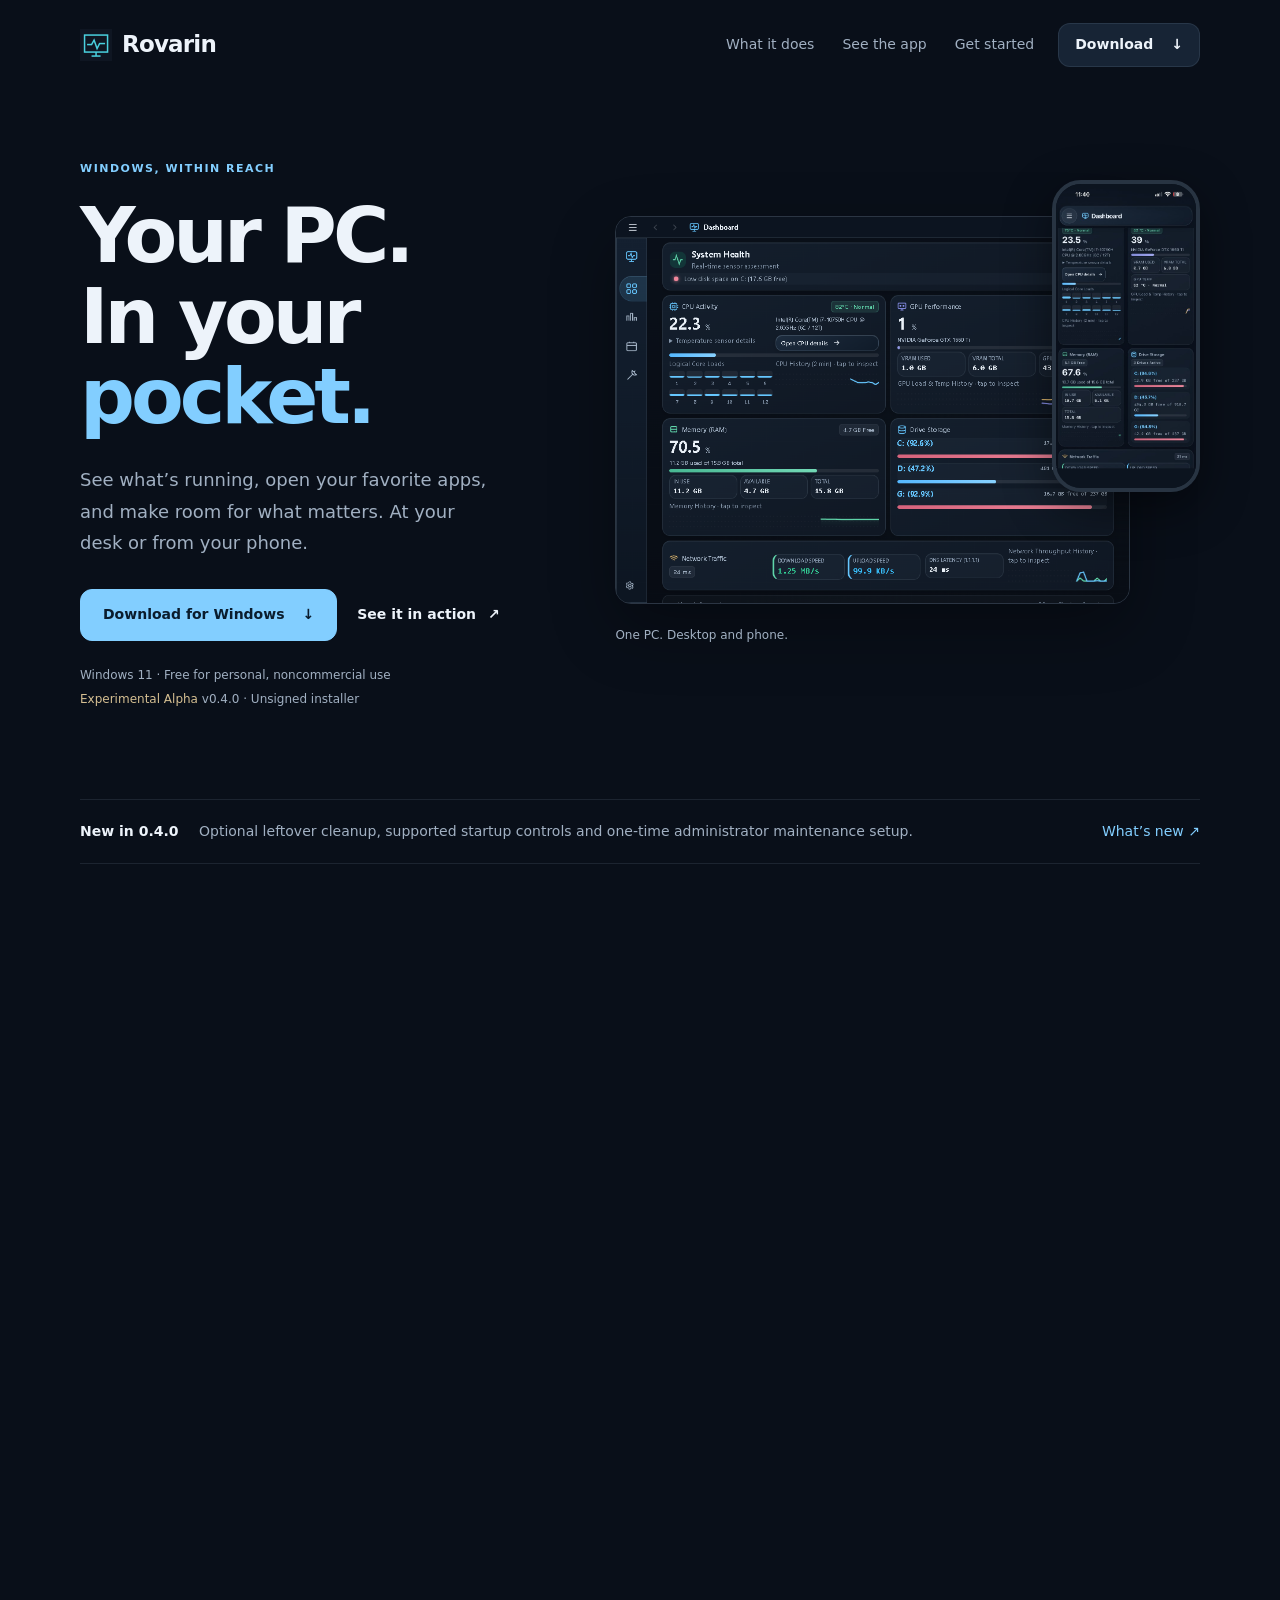
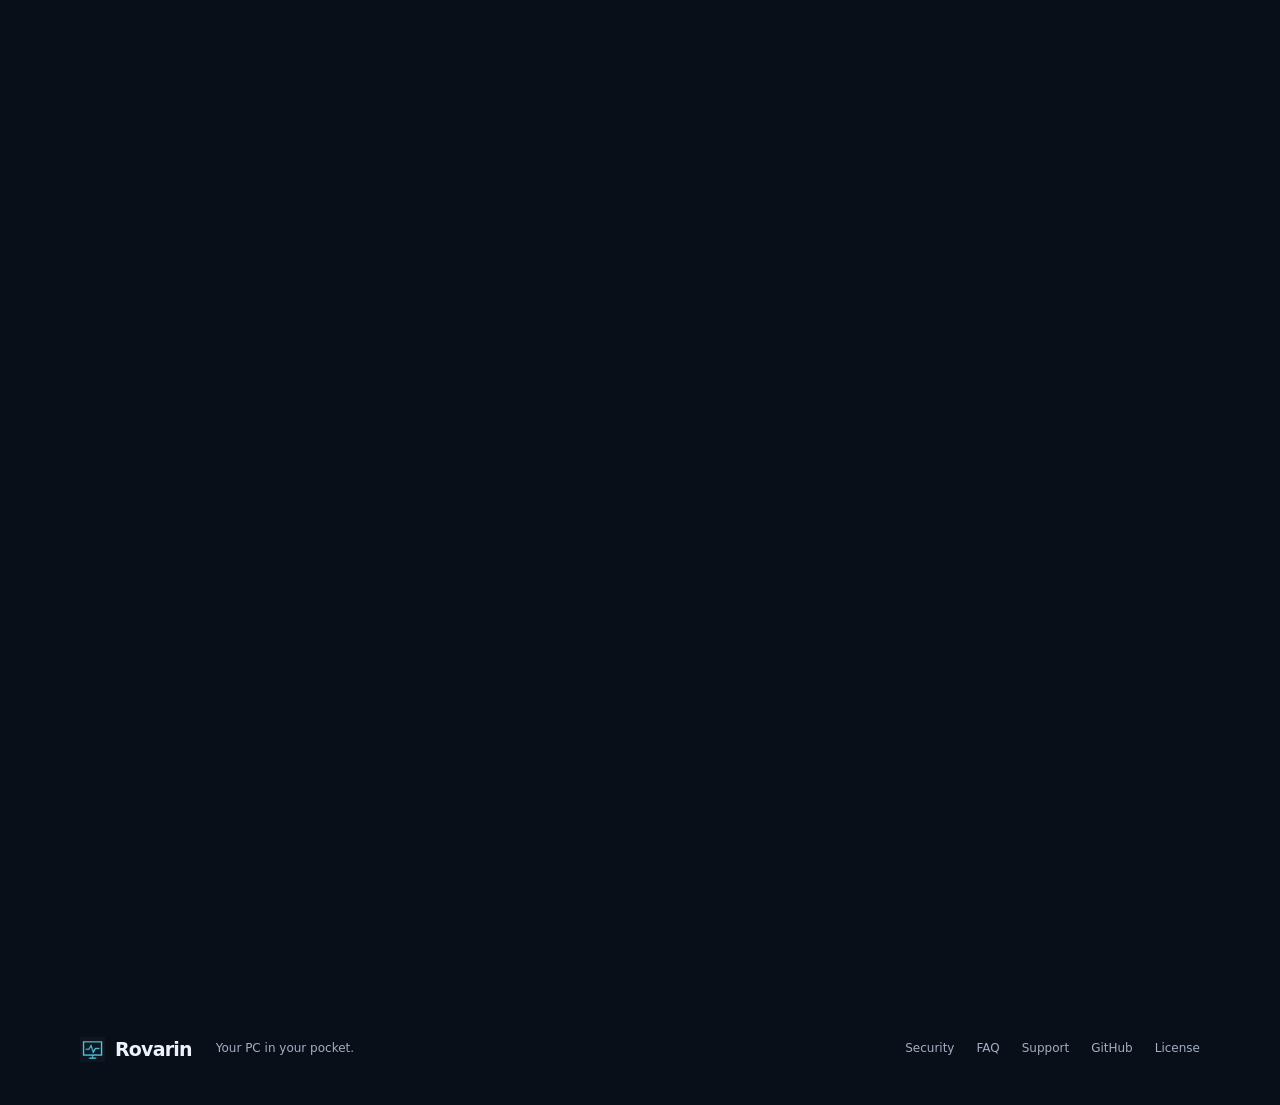
==== commit 3a310078: "Preserve current consumer layout with v0.4.0 release details" ====
--- a/index.html
+++ b/index.html
@@ -7,40 +7,63 @@
   <meta http-equiv="Content-Security-Policy" content="default-src 'self'; img-src 'self'; style-src 'self'; script-src 'self' 'sha256-oofw6Q3Q/HuDd1GoXrDUiOwsW0CgPgK6fkQet9mEsis='; object-src 'none'; base-uri 'none'; form-action 'none'">
   <meta property="og:title" content="Rovarin — Your PC in your pocket."><meta property="og:description" content="Keep an eye on your Windows PC. At your desk or from your phone.">
   <title>Rovarin — Your PC in your pocket.</title>
-  <link rel="icon" href="/assets/images/icon.png"><link rel="stylesheet" href="/assets/css/home.css?v=030-screens"><script src="/assets/js/home.js?v=030-screens" defer></script>
+  <link rel="icon" href="/assets/images/icon.png"><link rel="stylesheet" href="/assets/css/home.css?v=040-release"><script src="/assets/js/home.js?v=040-release" defer></script>
 <link rel="canonical" href="https://rovarinofficial.com/"><meta name="robots" content="index, follow"><meta property="og:type" content="website"><meta property="og:site_name" content="Rovarin"><meta property="og:url" content="https://rovarinofficial.com/"><meta property="og:image" content="https://rovarinofficial.com/assets/images/social-preview.png"><meta name="twitter:card" content="summary_large_image"><meta name="twitter:title" content="Rovarin — Your PC in your pocket."><meta name="twitter:description" content="Monitor and control your Windows PC from your phone."><meta name="twitter:image" content="https://rovarinofficial.com/assets/images/social-preview.png"><script type="application/ld+json">{"@context":"https://schema.org","@graph":[{"@type":"WebSite","name":"Rovarin","url":"https://rovarinofficial.com/"},{"@type":"SoftwareApplication","name":"Rovarin","applicationCategory":"UtilitiesApplication","operatingSystem":"Windows 11","softwareVersion":"0.4.0","description":"Monitor and control your Windows PC from a phone or supported browser through Tailscale. Rovarin runs on your own PC.","url":"https://rovarinofficial.com/","downloadUrl":"https://github.com/DontMovePlease/Rovarin/releases/download/v0.4.0/RovarinSetup.exe","offers":{"@type":"Offer","price":"0","priceCurrency":"USD","description":"Personal/noncommercial use under PolyForm Noncommercial 1.0.0"},"sameAs":["https://github.com/DontMovePlease/Rovarin"],"releaseNotes":"https://github.com/DontMovePlease/Rovarin/releases/tag/v0.4.0","license":"https://github.com/DontMovePlease/Rovarin/blob/main/LICENSE"},{"@type":"Organization","name":"Rovarin","url":"https://rovarinofficial.com/","logo":"https://rovarinofficial.com/assets/images/icon.png","email":"support@rovarinofficial.com","contactPoint":{"@type":"ContactPoint","email":"support@rovarinofficial.com","contactType":"customer support"}}]}</script></head>
 <body>
 <a class="skip" href="#main">Skip to content</a>
-<header class="site-header"><a class="brand" href="/" aria-label="Rovarin home"><img src="/assets/images/icon.png" alt="" width="32" height="32">Rovarin<span class="alpha">ALPHA</span></a><button class="menu-toggle" data-menu type="button" aria-expanded="false" aria-controls="nav-links" aria-label="Open navigation">☰</button><nav data-nav id="nav-links" aria-label="Main navigation"><a href="#look">Take a look</a><a href="#setup">Get started</a><a href="/security/">Security</a><a href="/faq/">FAQ</a><a href="https://github.com/DontMovePlease/Rovarin" class="github">GitHub <span aria-hidden="true">↗</span></a></nav><a class="button small" href="https://github.com/DontMovePlease/Rovarin/releases/download/v0.4.0/RovarinSetup.exe">Download <span aria-hidden="true">↓</span></a></header>
+<header class="site-header wrap">
+  <a class="brand" href="/" aria-label="Rovarin home"><img src="/assets/images/icon.png" alt="" width="32" height="32">Rovarin</a>
+  <button class="menu-toggle" data-menu type="button" aria-expanded="false" aria-controls="nav-links" aria-label="Open navigation">☰</button>
+  <nav data-nav id="nav-links" aria-label="Main navigation"><a href="#features">What it does</a><a href="#look">See the app</a><a href="#setup">Get started</a></nav>
+  <a class="button small" href="https://github.com/DontMovePlease/Rovarin/releases/download/v0.4.0/RovarinSetup.exe">Download <span aria-hidden="true">↓</span></a>
+</header>
 <main id="main">
 <section class="hero wrap">
-  <div class="hero-copy"><p class="eyebrow"><span class="live-dot"></span> A little closer to your PC</p><h1><span class="sr-only">Rovarin — monitor and control your Windows PC.</span>Your PC.<br>In your <span class="accent-word">pocket.</span></h1><p class="lead">Check what’s running. See what’s heating up. Clear a little clutter. Your Windows PC, a glance away.</p><div class="hero-actions"><a class="button primary" href="https://github.com/DontMovePlease/Rovarin/releases/download/v0.4.0/RovarinSetup.exe"><svg viewBox="0 0 24 24" aria-hidden="true"><path d="M3 5l8-1v8H3zm10-1l8-1v9h-8zM3 14h8v8l-8-1zm10 0h8v9l-8-1z"/></svg>Get Rovarin for Windows <span aria-hidden="true">↓</span></a><a class="text-link" href="#look">Let’s take a look <span aria-hidden="true">↗</span></a></div><p class="download-note">v0.4.0 · Windows 11 · Experimental Alpha<br>Free for personal, noncommercial use. <a href="#updates">See what’s new ↗</a></p></div>
-  <div class="hero-stage" aria-label="Rovarin running on desktop and iPhone"><div class="stage-orbit" aria-hidden="true"></div><div class="desktop-shot"><div class="device-caption"><span class="device-lights" aria-hidden="true">● ● ●</span><span>Rovarin · Desktop</span><span aria-hidden="true">− &nbsp; ×</span></div><img src="/assets/images/desktop-dashboard.png" alt="Rovarin desktop dashboard showing CPU, GPU, memory, storage and network activity" width="888" height="668" fetchpriority="high"></div><div class="phone-shot"><img src="/assets/images/phone-dashboard.jpg" alt="The same Rovarin dashboard on an iPhone" width="471" height="1024" fetchpriority="high"></div><div class="floating-note"><span class="live-dot"></span> Same PC. New perspective.</div></div>
+  <div class="hero-copy">
+    <p class="eyebrow">Windows, within reach</p>
+    <h1>Your PC.<br>In your <span>pocket.</span></h1>
+    <p class="lead">See what’s running, open your favorite apps, and make room for what matters. At your desk or from your phone.</p>
+    <div class="hero-actions"><a class="button primary" href="https://github.com/DontMovePlease/Rovarin/releases/download/v0.4.0/RovarinSetup.exe">Download for Windows <span aria-hidden="true">↓</span></a><a class="text-link" href="#look">See it in action <span aria-hidden="true">↗</span></a></div>
+    <p class="download-note">Windows 11 · Free for personal, noncommercial use<br><span class="alpha-label">Experimental Alpha</span> v0.4.0 · Unsigned installer</p>
+  </div>
+  <div class="hero-stage" aria-label="The Rovarin desktop and phone dashboard">
+    <div class="desktop-shot"><img src="/assets/images/desktop-dashboard.png" alt="Rovarin on Windows showing live CPU, GPU, memory and network activity" width="888" height="668" fetchpriority="high"></div>
+    <div class="phone-shot"><img src="/assets/images/phone-dashboard.jpg" alt="The same PC dashboard on an iPhone" width="471" height="1024" fetchpriority="high"></div>
+    <p class="stage-caption">One PC. Desktop and phone.</p>
+  </div>
 </section>
-<div class="trust-strip wrap"><span>Native Windows app</span><span>Phone-friendly</span><span>Your PC hosts the dashboard</span><span>No port forwarding</span></div>
-<section id="updates" class="release-updates wrap" aria-labelledby="updates-title">
-  <div class="updates-heading reveal"><div><p class="eyebrow"><span class="live-dot" aria-hidden="true"></span> Fresh in v0.4.0</p><h2 id="updates-title">A little cleanup.<br>A lot more control.</h2><p>Rovarin 0.4.0 brings optional leftover cleanup, supported startup controls, and administrator maintenance you can enable once on your PC.</p></div><a class="text-link" href="https://github.com/DontMovePlease/Rovarin/releases/tag/v0.4.0">Read the release notes <span aria-hidden="true">↗</span></a></div>
-  <div class="updates-grid">
-    <article class="update-card reveal"><span class="update-glyph mint" aria-hidden="true">✦</span><p class="eyebrow">Optional leftover cleanup</p><h3>Finish the tidy-up.</h3><p>After a confirmed uninstall, choose Scan for leftovers. See the app-specific folders and sizes, then Delete or Cancel. Nothing is scanned or removed without your choice.</p><span class="update-detail">Preview first · Verified results · No registry cleaning</span></article>
-    <article class="update-card reveal"><span class="update-glyph violet" aria-hidden="true">↺</span><p class="eyebrow">Administrator Maintenance</p><h3>Approve once. Repair from your phone.</h3><p>Enable it in the Windows app and approve UAC locally. Then run the five supported administrator maintenance actions remotely. Turn it off to revoke access.</p><span class="update-detail">Off by default · Local approval · Fixed actions only</span></article>
-    <article class="update-card reveal"><span class="update-glyph" aria-hidden="true">⇧</span><p class="eyebrow">Startup Apps</p><h3>Choose what starts with Windows.</h3><p>Enable, disable and restore supported startup registrations and eligible sign-in tasks. Protected tasks, services and unsupported entries stay read-only with a clear explanation.</p><span class="update-detail">Supported entries · Reversible changes · Clear status</span></article>
-    <article class="update-card reveal"><span class="update-glyph mint" aria-hidden="true">≋</span><p class="eyebrow">Smoother everyday controls</p><h3>Keep the next step in reach.</h3><p>Floating End task controls stay close while you browse Processes. App removal shows its known stage and final result, and local PIN Recovery is easier to find.</p><span class="update-detail">Floating actions · Truthful progress · Setup &amp; Recovery</span></article>
+<div id="updates" class="release-note wrap"><p><span class="release-tag">New in 0.4.0</span> Optional leftover cleanup, supported startup controls and one-time administrator maintenance setup.</p><a href="https://github.com/DontMovePlease/Rovarin/releases/tag/v0.4.0">What’s new <span aria-hidden="true">↗</span></a></div>
+<section id="features" class="benefits wrap section" aria-labelledby="features-title">
+  <div class="section-heading reveal"><p class="eyebrow">A clearer view of your PC</p><h2 id="features-title">Less digging. More doing.</h2><p>Useful everyday tools, together in one place.</p></div>
+  <div class="benefit-grid">
+    <article class="benefit reveal"><span class="feature-icon" aria-hidden="true">↗</span><h3>See what’s running.</h3><p>Check processor, memory and network activity. Find the apps using your PC’s resources in a live process list, with End task controls that stay in reach.</p><span class="benefit-detail">Dashboard &amp; Processes</span></article>
+    <article class="benefit reveal"><span class="feature-icon violet" aria-hidden="true">▦</span><h3>Keep favorites close.</h3><p>Pin apps to Quick Launch and open them on your PC—even from your phone. Browse installed software in a list or grid.</p><span class="benefit-detail">Quick Launch · Applications · Supported startup controls</span></article>
+    <article class="benefit reveal"><span class="feature-icon mint" aria-hidden="true">↺</span><h3>Clear a little clutter.</h3><p>Review supported removals, optionally preview and delete app-specific leftovers, and enable administrator maintenance once with local Windows UAC.</p><span class="benefit-detail">Uninstaller &amp; Maintenance</span></article>
   </div>
-  <p class="updates-footnote">Experimental Alpha · Unsigned installer. Bing removal hangs on the test PC, including direct Windows removal; service controls are deferred and recent iPhone changes still need physical acceptance.</p>
 </section>
-<section class="intro wrap reveal"><p class="eyebrow">A familiar PC. A fresh point of view.</p><h2>Less guessing.<br>More <span class="soft-accent">“oh, that’s why.”</span></h2><p>Something feels slow? Curious what your GPU is doing? Rovarin puts the useful stuff together, without turning your screen into a wall of numbers.</p></section>
-<section id="features" class="features wrap" aria-label="What Rovarin does">
-  <article class="feature feature-large reveal"><div class="feature-copy"><span class="feature-icon" aria-hidden="true">↗</span><p class="eyebrow">The everyday overview</p><h3>Know what’s going on.</h3><p>CPU, GPU, RAM, drives and network. Live values, short histories and a health summary that’s easy to scan.</p><div class="chips"><span>Live monitoring</span><span>One shared interface</span></div></div><div class="feature-photo"><img src="/assets/images/phone-network.jpg" alt="Rovarin mobile memory, storage and network cards" width="589" height="1280" loading="lazy"></div></article>
-  <article class="feature reveal"><span class="feature-icon violet" aria-hidden="true">⌘</span><p class="eyebrow">A real desktop home</p><h3>Made for your desk.<br>Ready for your phone.</h3><p>A standalone Windows app when you’re there. The same dashboard in a supported mobile browser when you’re somewhere else.</p><div class="connection-art" aria-hidden="true"><span>PC</span><i></i><span>YOU</span></div></article>
-  <article class="feature reveal"><span class="feature-icon mint" aria-hidden="true">≋</span><p class="eyebrow">Only when it matters</p><h3>A little less busywork.</h3><p>Monitoring adapts to what you’re viewing. No active monitoring view means no continuous telemetry polling.</p><div class="idle-art" aria-hidden="true"><span>Looking</span><div class="mini-bars"><i></i><i></i><i></i><i></i><i></i><i></i><i></i><i></i></div><span>Resting</span></div></article>
-  <article class="feature feature-maintenance reveal"><div><span class="feature-icon amber" aria-hidden="true">↺</span><p class="eyebrow">Applications &amp; Control</p><h3>A cleaner PC,<br>a clearer picture.</h3><p>Pin and launch favorite apps with Quick Launch, see apps grouped in a live Processes view, browse installed software in responsive Grid or List with real extracted icons, and review supported uninstall actions in a persistent selection tray. Optional leftover cleanup follows confirmed removal. Supported startup entries have reversible controls; administrator maintenance requires one-time local UAC enrollment.</p></div><img src="/assets/images/phone-apps.jpg" alt="Rovarin mobile Applications page showing Quick Launch pinned apps and installed software with real icons" width="503" height="1024" loading="lazy"></article>
+<section id="look" class="showcase wrap section reveal" aria-labelledby="look-title">
+  <div class="section-heading"><p class="eyebrow">Take a look</p><h2 id="look-title">The actual app. On your devices.</h2><p>Choose a view to explore the dashboard and tools.</p></div>
+  <div class="view-switch" role="group" aria-label="Choose screenshot view"><button type="button" data-view="desktop" aria-pressed="true">Desktop</button><button type="button" data-view="apps" aria-pressed="false">Apps</button><button type="button" data-view="mobile" aria-pressed="false">Phone</button><button type="button" data-view="phone-apps" aria-pressed="false">Phone apps</button><button type="button" data-view="maintenance" aria-pressed="false">Tools</button></div>
+  <div class="showcase-screen" id="showcase-screen"><img id="showcase-image" src="/assets/images/desktop-dashboard.png" alt="Actual Rovarin Windows desktop dashboard" width="888" height="668" loading="lazy"><div class="showcase-caption"><span id="showcase-label">The Windows desktop dashboard</span><button type="button" id="expand-shot">View full screenshot <span aria-hidden="true">↗</span></button></div></div>
+  <p class="fine-print">Real screenshots. Sensors, installed apps and available tools vary by PC.</p>
 </section>
-<section id="look" class="showcase wrap reveal"><div class="section-heading"><div><p class="eyebrow">No mock dashboard. This is the app.</p><h2>Pick your perspective.</h2></div><div class="view-switch" role="group" aria-label="Choose screenshot view"><button type="button" data-view="desktop" aria-pressed="true">Desktop</button><button type="button" data-view="apps" aria-pressed="false">Apps</button><button type="button" data-view="mobile" aria-pressed="false">Phone</button><button type="button" data-view="phone-apps" aria-pressed="false">Phone Apps</button><button type="button" data-view="maintenance" aria-pressed="false">Tools</button></div></div><div class="showcase-screen" id="showcase-screen"><img id="showcase-image" src="/assets/images/desktop-dashboard.png" alt="Actual Rovarin Windows desktop dashboard" width="888" height="668" loading="lazy"><div class="showcase-caption"><span id="showcase-label">The Windows desktop dashboard</span><button type="button" id="expand-shot">View full screenshot <span aria-hidden="true">↗</span></button></div></div><p class="fine-print">Actual app screenshots. Hardware, temperatures and available tools vary by PC.</p></section>
-<section class="privacy wrap reveal"><span class="privacy-icon" aria-hidden="true">◇</span><div><p class="eyebrow">Your PC. Your connection.</p><h2>Keep it close.<br>Keep it yours.</h2></div><div class="privacy-copy"><p>Your PC hosts Rovarin. Tailscale connects your devices for secure remote access, and your Rovarin PIN protects the dashboard.</p><p>No router port forwarding. No public dashboard. Local desktop use works without Tailscale.</p><a class="text-link" href="/security/">How access works <span aria-hidden="true">↗</span></a></div></section>
-<section id="setup" class="setup wrap reveal"><p class="eyebrow">Let’s get you connected</p><h2>From desk to pocket.<br>Three little steps.</h2><div class="steps"><article><span>01</span><h3>Install Rovarin.</h3><p>Download the Windows installer, open the app and finish local setup. Your PIN is created on your PC.</p></article><article><span>02</span><h3>Connect your devices.</h3><p>For remote access, install Tailscale on your PC and mobile device. Sign into the same Tailscale network.</p></article><article><span>03</span><h3>Take a peek.</h3><p>Open the mobile address shown in Rovarin and enter your PIN. Add it to your Home Screen if you like.</p></article></div><p class="fine-print">Tailscale isn’t bundled. You can skip the remote setup and use Rovarin locally.</p></section>
-<section class="faq wrap reveal"><div><p class="eyebrow">A few things to know</p><h2>Before you jump in.</h2></div><div class="questions"><details><summary>Is it ready for everyone?</summary><p>Rovarin is an Experimental Alpha. All eight automated test suites and isolated Windows installation, upgrade, PIN recovery and uninstall lifecycle verification passed for 0.4.0. Broader hardware and physical-device testing is still ongoing; see the release notes for details. Expect rough edges and please report bugs.</p></details><details><summary>Will it work without Tailscale?</summary><p>Yes, on your local Windows desktop. Tailscale is needed for secure remote/mobile access in this release.</p></details><details><summary>Why is my CPU temperature unavailable?</summary><p>CPU temperature is optional and hardware-dependent. Rovarin provides an optional Enhanced sensor path using LibreHardwareMonitor and PawnIO. The rest of the dashboard works even when temperature sensors aren’t available.</p></details><details><summary>Can I inspect or change the code?</summary><p>Yes. Rovarin is source-available under PolyForm Noncommercial 1.0.0, which permits noncommercial use and modification. It isn’t unrestricted open-source software. Earlier and third-party licenses remain intact.</p></details><details><summary>Why does Windows show a warning?</summary><p>The Alpha installer is currently unsigned, so Windows may show a SmartScreen warning. Review the source, release notes and published SHA-256 before deciding whether to install. We don’t claim signing or reputation guarantees.</p></details><details><summary>Where can I get help or ask questions?</summary><p>For setup questions, general support, or feedback, email us at <a href="mailto:support@rovarinofficial.com">support@rovarinofficial.com</a>. To report software bugs, open an issue on <a href="https://github.com/DontMovePlease/Rovarin/issues/new/choose" target="_blank" rel="noopener noreferrer">GitHub</a>.</p></details></div></section>
-<section class="final-cta wrap reveal"><div class="cta-spark" aria-hidden="true">✦</div><p class="eyebrow">Go on. Check on your PC.</p><h2>Your PC in your pocket.</h2><p>Start at your desk. Take the view with you.</p><a class="button primary" href="https://github.com/DontMovePlease/Rovarin/releases/download/v0.4.0/RovarinSetup.exe">Download Rovarin <span aria-hidden="true">↓</span></a><a class="release-link" href="https://github.com/DontMovePlease/Rovarin/releases/tag/v0.4.0">v0.4.0 release notes & checksum ↗</a></section>
+<section id="setup" class="setup wrap section" aria-labelledby="setup-title">
+  <div class="section-heading reveal"><p class="eyebrow">Start here</p><h2 id="setup-title">At your desk first.<br>Your phone next.</h2><p>Use Rovarin locally, or connect another device when you’re ready.</p></div>
+  <div class="steps">
+    <article class="reveal"><span class="step-number">1</span><h3>Install on your PC.</h3><p>Download Rovarin for Windows and follow setup. Keep the PIN it creates for you.</p></article>
+    <article class="reveal"><span class="step-number">2</span><h3>Connect your phone.</h3><p>Install Tailscale on both devices and sign into the same network. It’s a separate, secure connection tool.</p></article>
+    <article class="reveal"><span class="step-number">3</span><h3>Open your dashboard.</h3><p>Scan the QR code in Rovarin or open its mobile address. Enter your PIN and you’re in.</p></article>
+  </div>
+  <div class="setup-note reveal"><div><strong>Staying at your desk?</strong><p>Local use works without Tailscale. For phone access, your PC needs to be on and connected. No router port forwarding.</p></div><a class="text-link" href="/security/">How access works <span aria-hidden="true">↗</span></a></div>
+</section>
+<section class="faq wrap section reveal" aria-labelledby="faq-title"><div class="section-heading"><p class="eyebrow">Good to know</p><h2 id="faq-title">A few quick answers.</h2></div><div class="questions">
+  <details><summary>Is Rovarin free?</summary><p>Yes, for personal and noncommercial use. The code is available under <a href="https://github.com/DontMovePlease/Rovarin/blob/main/LICENSE">PolyForm Noncommercial 1.0.0</a>.</p></details>
+  <details><summary>Do I need Tailscale?</summary><p>Only to access Rovarin from another device. You can use the Windows desktop app locally without it. Tailscale is not bundled with the installer.</p></details>
+  <details><summary>Is it ready for everyday use?</summary><p>Rovarin is an Experimental Alpha, so expect some rough edges. Hardware support varies, and optional sensors may be unavailable. Read the <a href="https://github.com/DontMovePlease/Rovarin/releases/tag/v0.4.0">release notes</a> before installing.</p></details>
+  <details><summary>Why might Windows show an installer warning?</summary><p>The installer is unsigned. Windows may show a SmartScreen warning. Our <a href="/download/">download page</a> explains how to check the installer without disabling Windows security.</p></details>
+</div><a class="text-link faq-more" href="/faq/">More answers <span aria-hidden="true">↗</span></a></section>
+<section class="final-cta wrap reveal"><p class="eyebrow">Your PC, a little closer</p><h2>Meet your new PC companion.</h2><p>Start with Rovarin on Windows. Take the dashboard with you.</p><a class="button primary" href="/download/">Get Rovarin for Windows <span aria-hidden="true">↓</span></a></section>
 </main>
-<footer class="wrap"><a class="brand" href="/"><img src="/assets/images/icon.png" alt="" width="28" height="28">Rovarin</a><p>Built for a closer look.</p><div><a href="/security/">Security</a><a href="/download/">Download info</a><a href="/faq/">FAQ</a><a href="mailto:support@rovarinofficial.com">Support</a><a href="https://github.com/DontMovePlease/Rovarin">Source</a><a href="https://github.com/DontMovePlease/Rovarin/issues/new/choose">Report a bug</a><a href="https://github.com/DontMovePlease/Rovarin/blob/main/LICENSE">License</a></div></footer>
-<dialog id="screenshot-dialog" aria-label="Full Rovarin screenshot"><button type="button" id="close-shot" aria-label="Close screenshot">×</button><img id="full-shot" src="/assets/images/desktop-dashboard.png" alt="Full Rovarin desktop dashboard"></dialog>
-</body></html>+<footer class="wrap"><a class="brand" href="/"><img src="/assets/images/icon.png" alt="" width="25" height="25">Rovarin</a><p>Your PC in your pocket.</p><nav aria-label="Footer"><a href="/security/">Security</a><a href="/faq/">FAQ</a><a href="mailto:support@rovarinofficial.com">Support</a><a href="https://github.com/DontMovePlease/Rovarin">GitHub</a><a href="https://github.com/DontMovePlease/Rovarin/blob/main/LICENSE">License</a></nav></footer>
+<dialog id="screenshot-dialog" aria-label="Full Rovarin screenshot"><button id="close-shot" type="button" aria-label="Close screenshot">×</button><img id="full-shot" alt=""></dialog>
+</body></html>
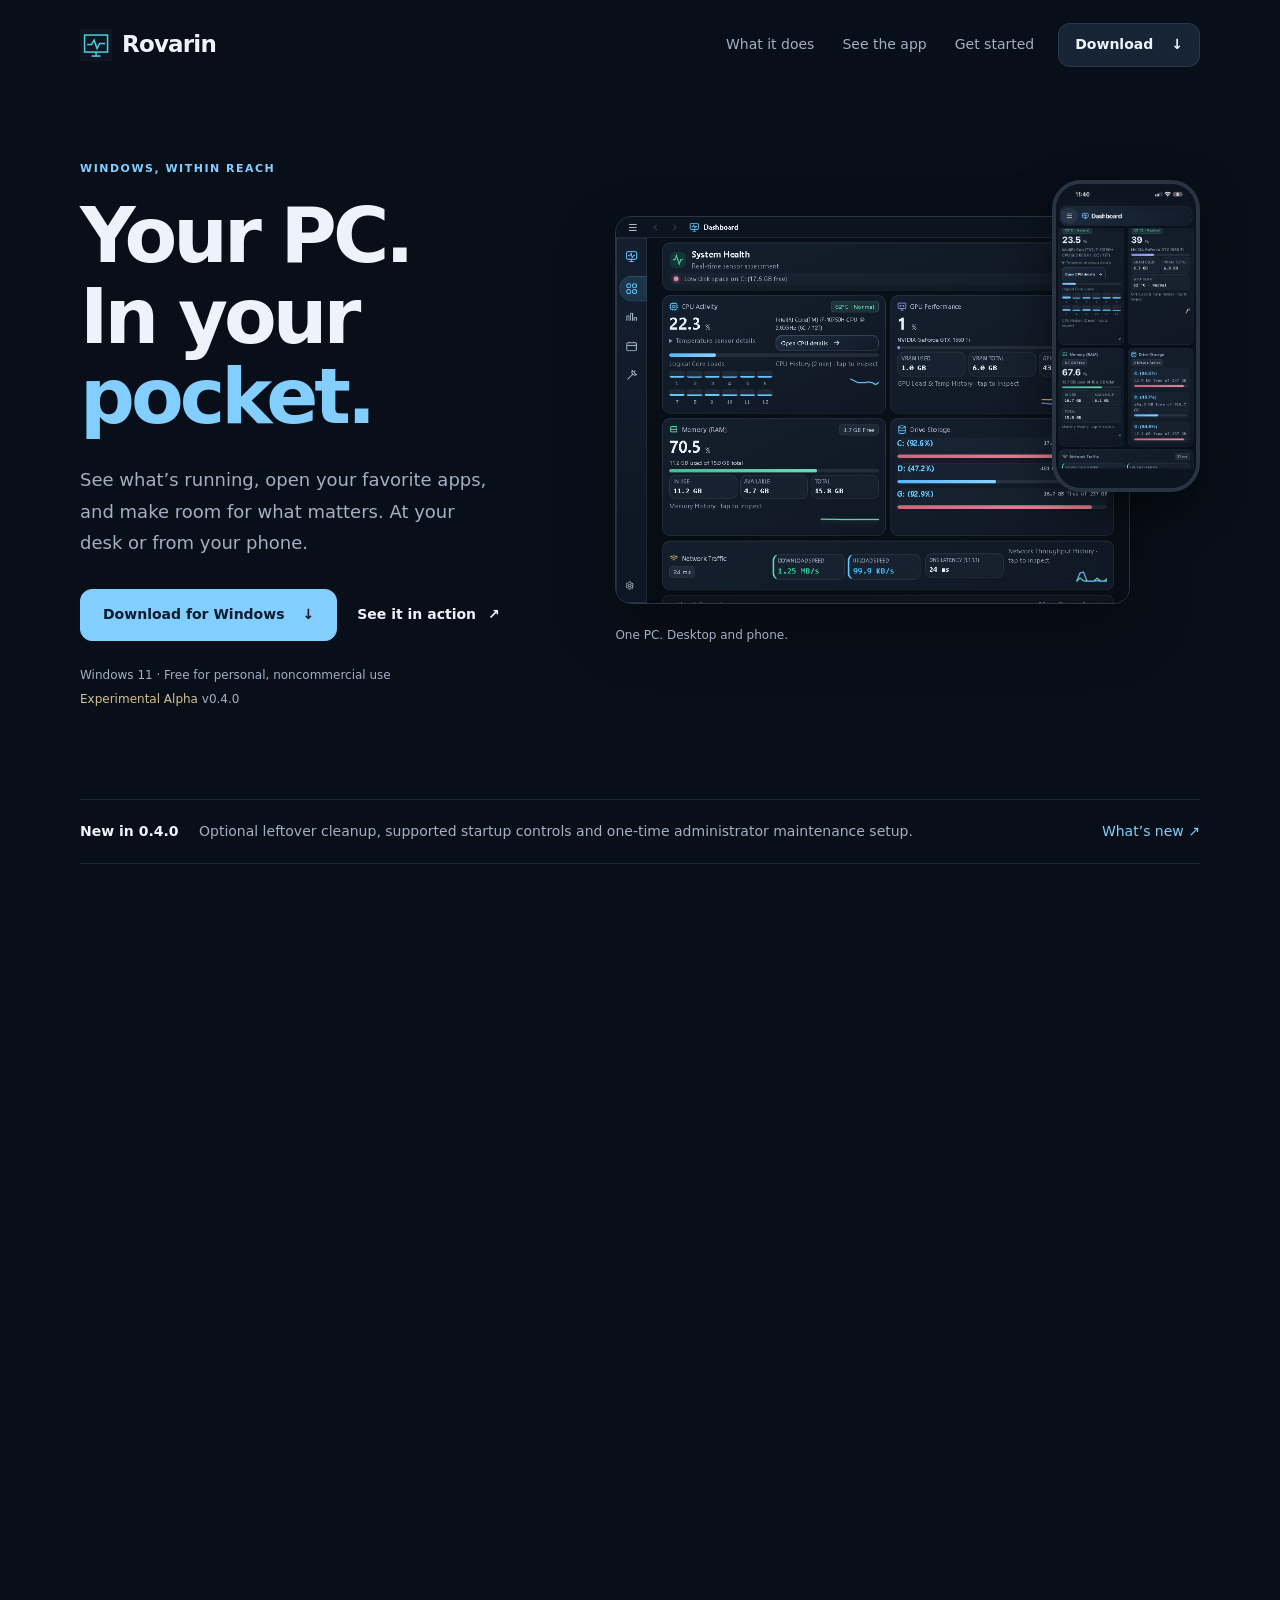
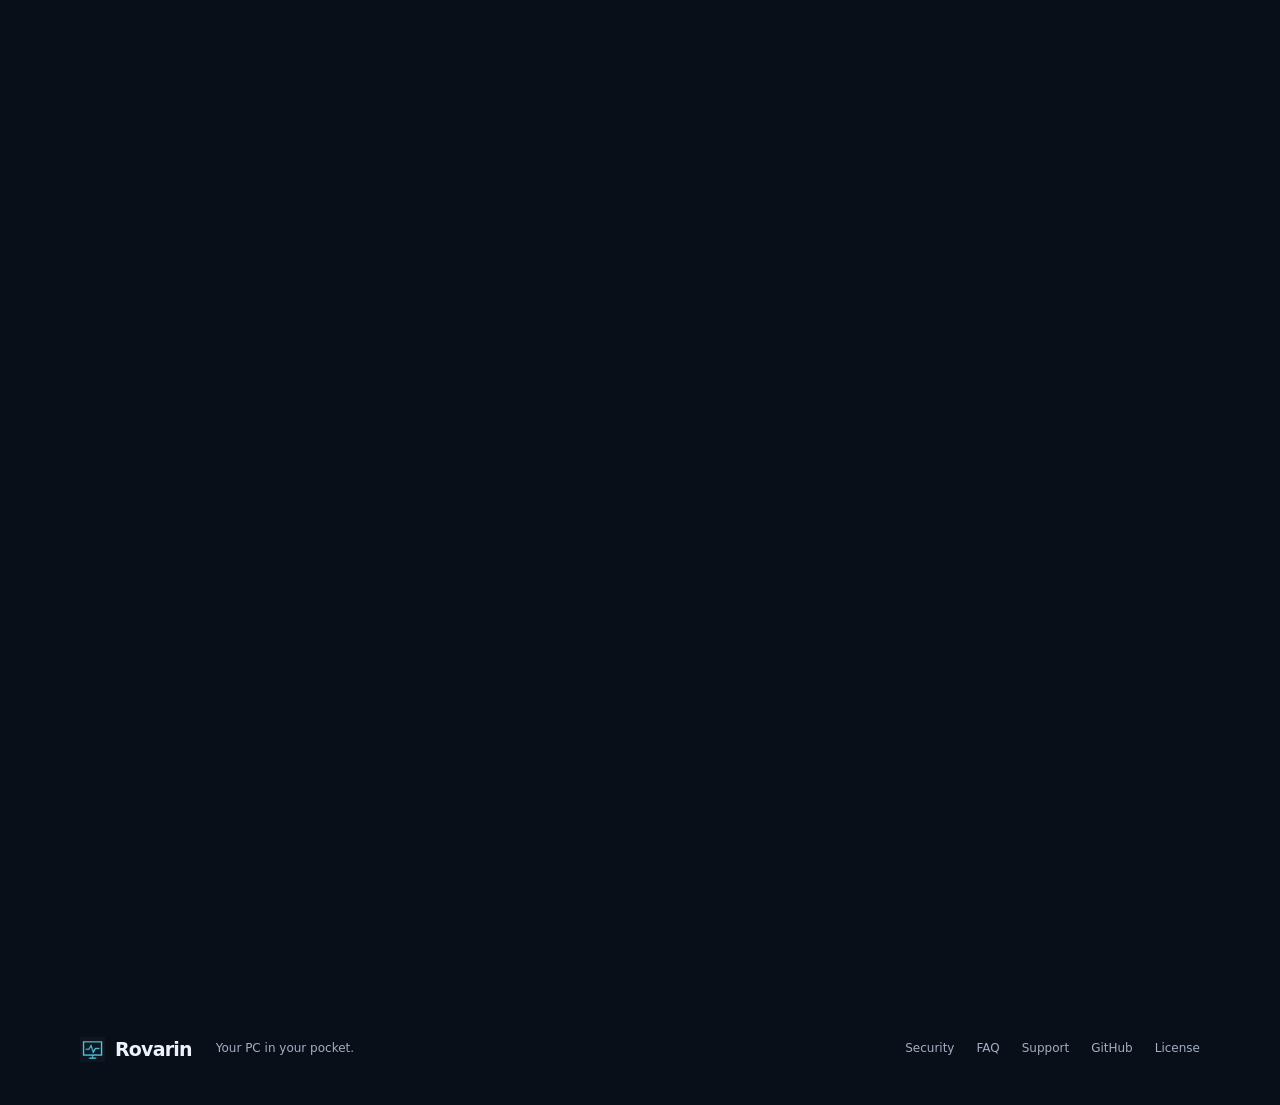
==== commit 8ac49d3e: "Keep download headline focused on Rovarin" ====
--- a/index.html
+++ b/index.html
@@ -24,7 +24,7 @@
     <h1>Your PC.<br>In your <span>pocket.</span></h1>
     <p class="lead">See what’s running, open your favorite apps, and make room for what matters. At your desk or from your phone.</p>
     <div class="hero-actions"><a class="button primary" href="https://github.com/DontMovePlease/Rovarin/releases/download/v0.4.0/RovarinSetup.exe">Download for Windows <span aria-hidden="true">↓</span></a><a class="text-link" href="#look">See it in action <span aria-hidden="true">↗</span></a></div>
-    <p class="download-note">Windows 11 · Free for personal, noncommercial use<br><span class="alpha-label">Experimental Alpha</span> v0.4.0 · Unsigned installer</p>
+    <p class="download-note">Windows 11 · Free for personal, noncommercial use<br><span class="alpha-label">Experimental Alpha</span> v0.4.0</p>
   </div>
   <div class="hero-stage" aria-label="The Rovarin desktop and phone dashboard">
     <div class="desktop-shot"><img src="/assets/images/desktop-dashboard.png" alt="Rovarin on Windows showing live CPU, GPU, memory and network activity" width="888" height="668" fetchpriority="high"></div>
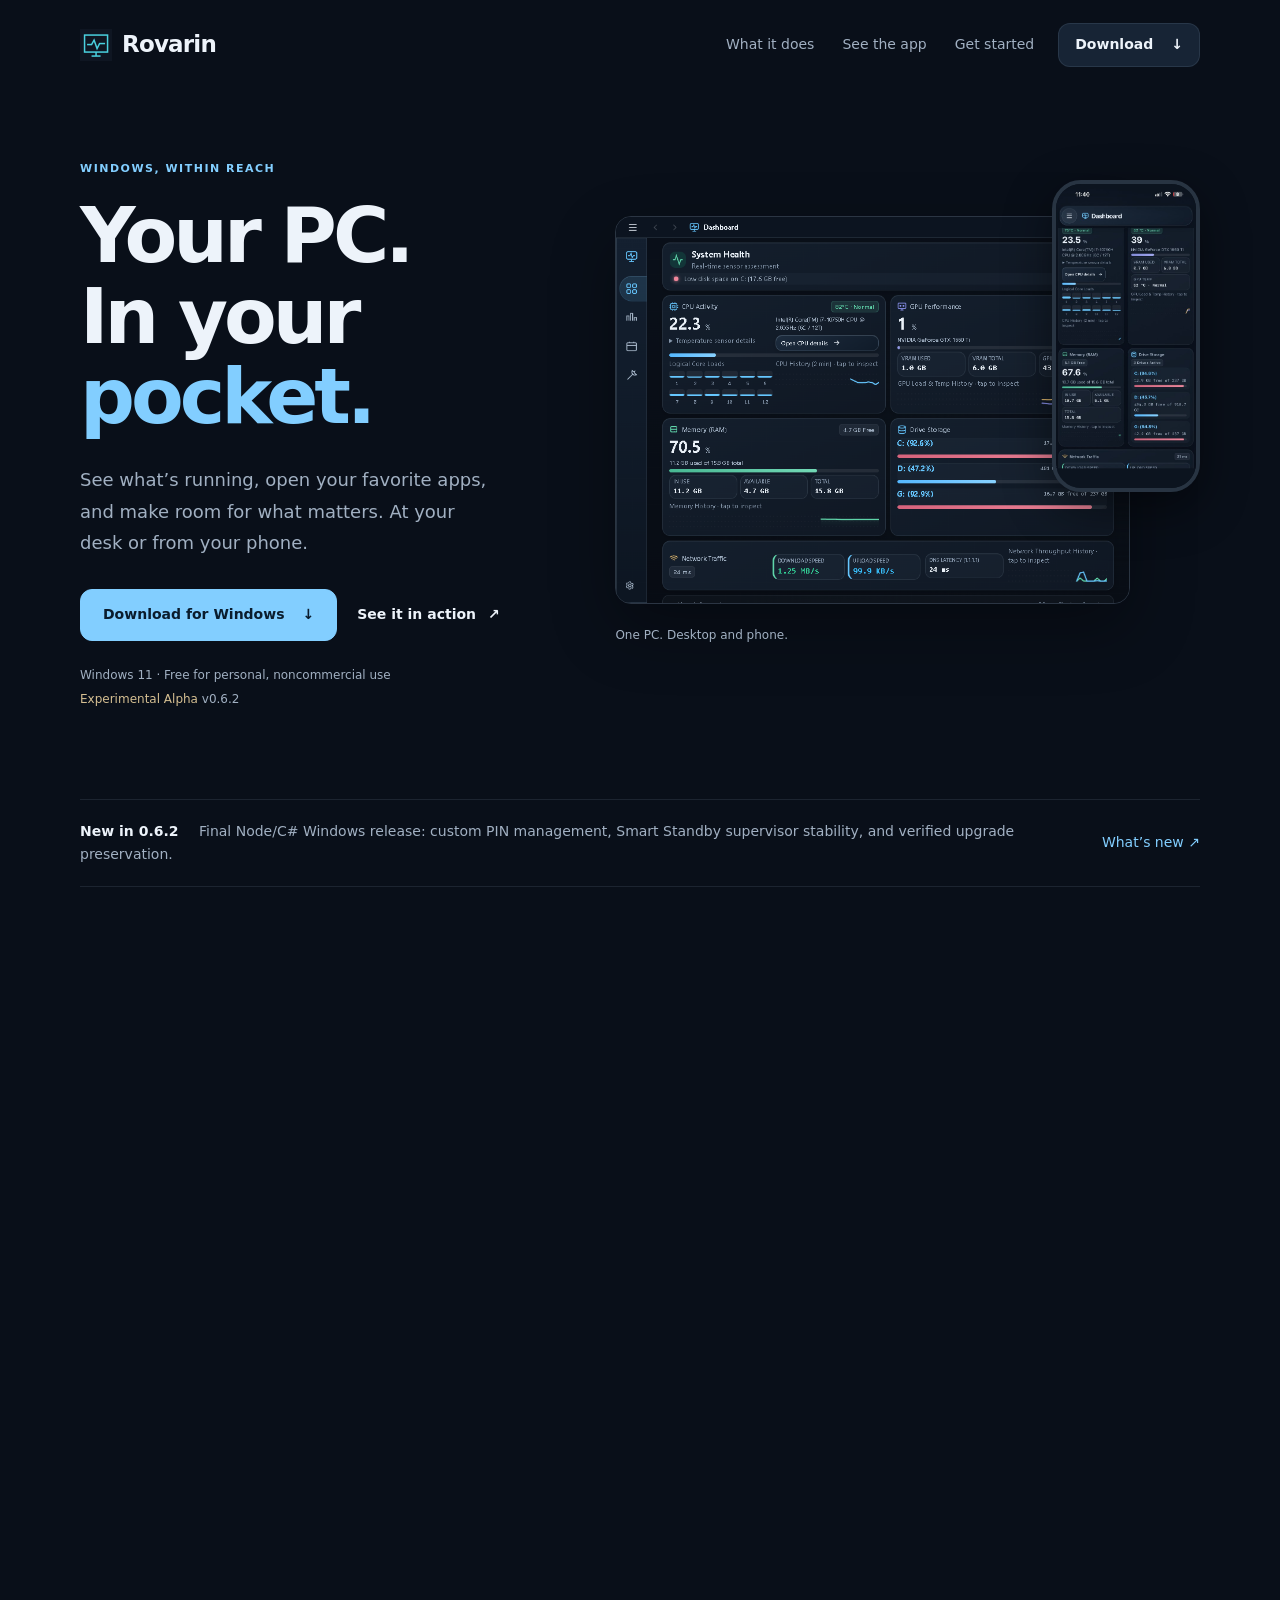
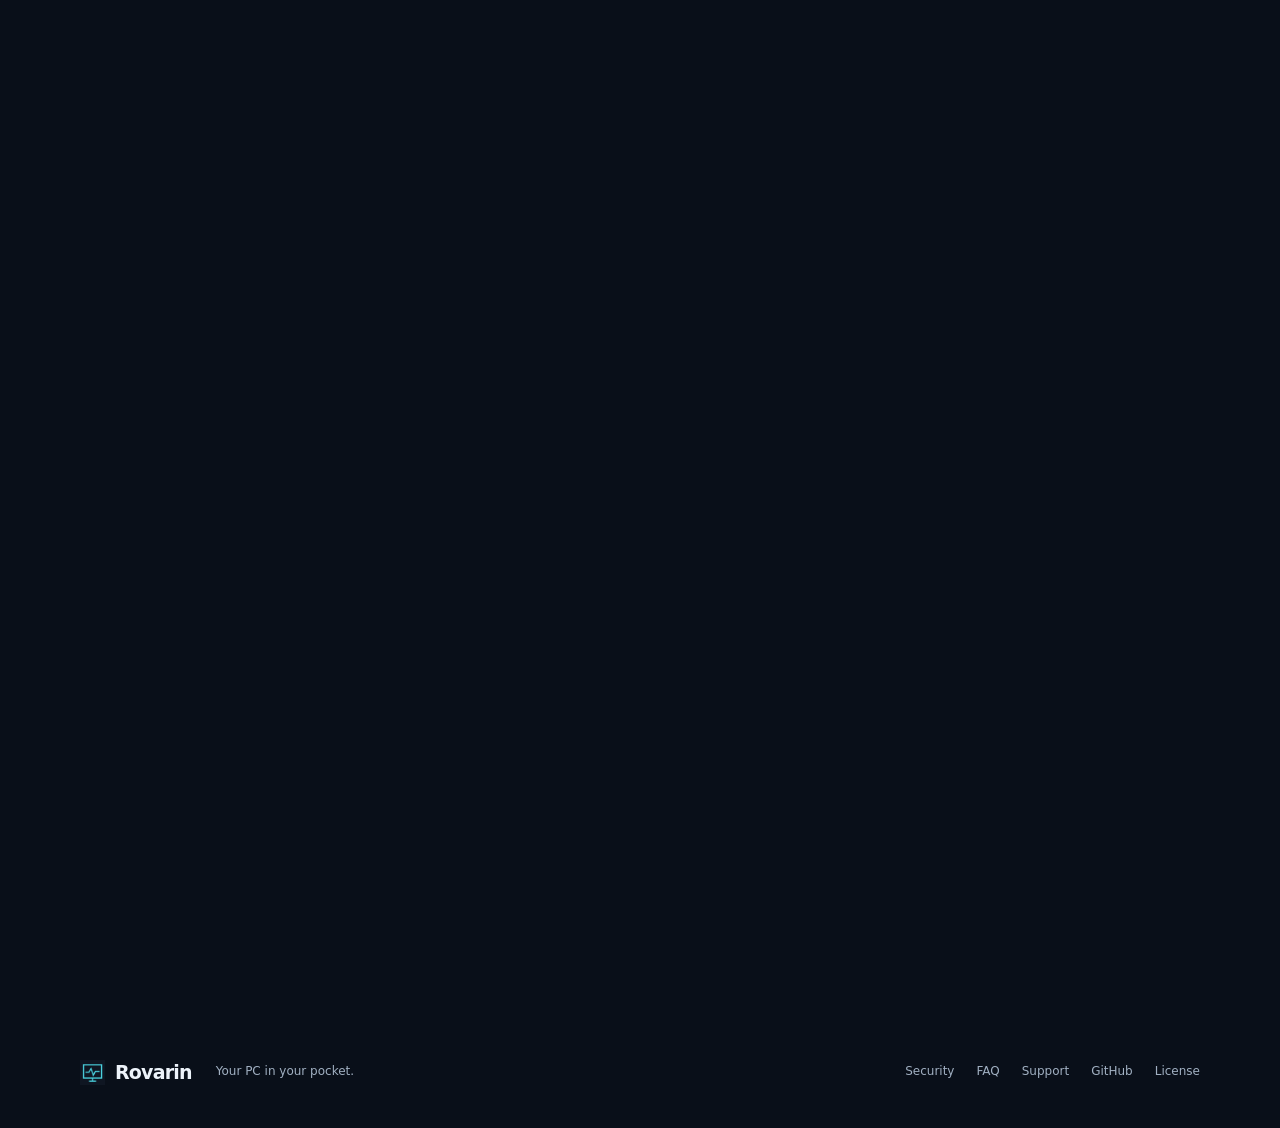
==== commit 03cc7b39: "Update official website for Rovarin v0.6.2 release" ====
--- a/index.html
+++ b/index.html
@@ -4,18 +4,18 @@
   <meta charset="utf-8"><meta name="viewport" content="width=device-width,initial-scale=1">
   <meta name="theme-color" content="#090f19">
   <meta name="description" content="Your PC in your pocket. Rovarin brings Windows monitoring, processes and maintenance to a native desktop app and your phone, connected through Tailscale.">
-  <meta http-equiv="Content-Security-Policy" content="default-src 'self'; img-src 'self'; style-src 'self'; script-src 'self' 'sha256-oofw6Q3Q/HuDd1GoXrDUiOwsW0CgPgK6fkQet9mEsis='; object-src 'none'; base-uri 'none'; form-action 'none'">
+  <meta http-equiv="Content-Security-Policy" content="default-src 'self'; img-src 'self'; style-src 'self'; script-src 'self' 'sha256-9p12jeQcRcm+Gd/pIW0yFte/k/zZdJ9MRvIP1ODaRV0='; object-src 'none'; base-uri 'none'; form-action 'none'">
   <meta property="og:title" content="Rovarin — Your PC in your pocket."><meta property="og:description" content="Keep an eye on your Windows PC. At your desk or from your phone.">
   <title>Rovarin — Your PC in your pocket.</title>
   <link rel="icon" href="/assets/images/icon.png"><link rel="stylesheet" href="/assets/css/home.css?v=040-release"><script src="/assets/js/home.js?v=040-release" defer></script>
-<link rel="canonical" href="https://rovarinofficial.com/"><meta name="robots" content="index, follow"><meta property="og:type" content="website"><meta property="og:site_name" content="Rovarin"><meta property="og:url" content="https://rovarinofficial.com/"><meta property="og:image" content="https://rovarinofficial.com/assets/images/social-preview.png"><meta name="twitter:card" content="summary_large_image"><meta name="twitter:title" content="Rovarin — Your PC in your pocket."><meta name="twitter:description" content="Monitor and control your Windows PC from your phone."><meta name="twitter:image" content="https://rovarinofficial.com/assets/images/social-preview.png"><script type="application/ld+json">{"@context":"https://schema.org","@graph":[{"@type":"WebSite","name":"Rovarin","url":"https://rovarinofficial.com/"},{"@type":"SoftwareApplication","name":"Rovarin","applicationCategory":"UtilitiesApplication","operatingSystem":"Windows 11","softwareVersion":"0.4.0","description":"Monitor and control your Windows PC from a phone or supported browser through Tailscale. Rovarin runs on your own PC.","url":"https://rovarinofficial.com/","downloadUrl":"https://github.com/DontMovePlease/Rovarin/releases/download/v0.4.0/RovarinSetup.exe","offers":{"@type":"Offer","price":"0","priceCurrency":"USD","description":"Personal/noncommercial use under PolyForm Noncommercial 1.0.0"},"sameAs":["https://github.com/DontMovePlease/Rovarin"],"releaseNotes":"https://github.com/DontMovePlease/Rovarin/releases/tag/v0.4.0","license":"https://github.com/DontMovePlease/Rovarin/blob/main/LICENSE"},{"@type":"Organization","name":"Rovarin","url":"https://rovarinofficial.com/","logo":"https://rovarinofficial.com/assets/images/icon.png","email":"support@rovarinofficial.com","contactPoint":{"@type":"ContactPoint","email":"support@rovarinofficial.com","contactType":"customer support"}}]}</script></head>
+<link rel="canonical" href="https://rovarinofficial.com/"><meta name="robots" content="index, follow"><meta property="og:type" content="website"><meta property="og:site_name" content="Rovarin"><meta property="og:url" content="https://rovarinofficial.com/"><meta property="og:image" content="https://rovarinofficial.com/assets/images/social-preview.png"><meta name="twitter:card" content="summary_large_image"><meta name="twitter:title" content="Rovarin — Your PC in your pocket."><meta name="twitter:description" content="Monitor and control your Windows PC from your phone."><meta name="twitter:image" content="https://rovarinofficial.com/assets/images/social-preview.png"><script type="application/ld+json">{"@context":"https://schema.org","@graph":[{"@type":"WebSite","name":"Rovarin","url":"https://rovarinofficial.com/"},{"@type":"SoftwareApplication","name":"Rovarin","applicationCategory":"UtilitiesApplication","operatingSystem":"Windows 11","softwareVersion":"0.6.2","description":"Monitor and control your Windows PC from a phone or supported browser through Tailscale. Rovarin runs on your own PC.","url":"https://rovarinofficial.com/","downloadUrl":"https://github.com/DontMovePlease/Rovarin/releases/download/v0.6.2/RovarinSetup.exe","offers":{"@type":"Offer","price":"0","priceCurrency":"USD","description":"Personal/noncommercial use under PolyForm Noncommercial 1.0.0"},"sameAs":["https://github.com/DontMovePlease/Rovarin"],"releaseNotes":"https://github.com/DontMovePlease/Rovarin/releases/tag/v0.6.2","license":"https://github.com/DontMovePlease/Rovarin/blob/main/LICENSE"},{"@type":"Organization","name":"Rovarin","url":"https://rovarinofficial.com/","logo":"https://rovarinofficial.com/assets/images/icon.png","email":"support@rovarinofficial.com","contactPoint":{"@type":"ContactPoint","email":"support@rovarinofficial.com","contactType":"customer support"}}]}</script></head>
 <body>
 <a class="skip" href="#main">Skip to content</a>
 <header class="site-header wrap">
   <a class="brand" href="/" aria-label="Rovarin home"><img src="/assets/images/icon.png" alt="" width="32" height="32">Rovarin</a>
   <button class="menu-toggle" data-menu type="button" aria-expanded="false" aria-controls="nav-links" aria-label="Open navigation">☰</button>
   <nav data-nav id="nav-links" aria-label="Main navigation"><a href="#features">What it does</a><a href="#look">See the app</a><a href="#setup">Get started</a></nav>
-  <a class="button small" href="https://github.com/DontMovePlease/Rovarin/releases/download/v0.4.0/RovarinSetup.exe">Download <span aria-hidden="true">↓</span></a>
+  <a class="button small" href="https://github.com/DontMovePlease/Rovarin/releases/download/v0.6.2/RovarinSetup.exe">Download <span aria-hidden="true">↓</span></a>
 </header>
 <main id="main">
 <section class="hero wrap">
@@ -23,8 +23,8 @@
     <p class="eyebrow">Windows, within reach</p>
     <h1>Your PC.<br>In your <span>pocket.</span></h1>
     <p class="lead">See what’s running, open your favorite apps, and make room for what matters. At your desk or from your phone.</p>
-    <div class="hero-actions"><a class="button primary" href="https://github.com/DontMovePlease/Rovarin/releases/download/v0.4.0/RovarinSetup.exe">Download for Windows <span aria-hidden="true">↓</span></a><a class="text-link" href="#look">See it in action <span aria-hidden="true">↗</span></a></div>
-    <p class="download-note">Windows 11 · Free for personal, noncommercial use<br><span class="alpha-label">Experimental Alpha</span> v0.4.0</p>
+    <div class="hero-actions"><a class="button primary" href="https://github.com/DontMovePlease/Rovarin/releases/download/v0.6.2/RovarinSetup.exe">Download for Windows <span aria-hidden="true">↓</span></a><a class="text-link" href="#look">See it in action <span aria-hidden="true">↗</span></a></div>
+    <p class="download-note">Windows 11 · Free for personal, noncommercial use<br><span class="alpha-label">Experimental Alpha</span> v0.6.2</p>
   </div>
   <div class="hero-stage" aria-label="The Rovarin desktop and phone dashboard">
     <div class="desktop-shot"><img src="/assets/images/desktop-dashboard.png" alt="Rovarin on Windows showing live CPU, GPU, memory and network activity" width="888" height="668" fetchpriority="high"></div>
@@ -32,7 +32,7 @@
     <p class="stage-caption">One PC. Desktop and phone.</p>
   </div>
 </section>
-<div id="updates" class="release-note wrap"><p><span class="release-tag">New in 0.4.0</span> Optional leftover cleanup, supported startup controls and one-time administrator maintenance setup.</p><a href="https://github.com/DontMovePlease/Rovarin/releases/tag/v0.4.0">What’s new <span aria-hidden="true">↗</span></a></div>
+<div id="updates" class="release-note wrap"><p><span class="release-tag">New in 0.6.2</span> Final Node/C# Windows release: custom PIN management, Smart Standby supervisor stability, and verified upgrade preservation.</p><a href="https://github.com/DontMovePlease/Rovarin/releases/tag/v0.6.2">What’s new <span aria-hidden="true">↗</span></a></div>
 <section id="features" class="benefits wrap section" aria-labelledby="features-title">
   <div class="section-heading reveal"><p class="eyebrow">A clearer view of your PC</p><h2 id="features-title">Less digging. More doing.</h2><p>Useful everyday tools, together in one place.</p></div>
   <div class="benefit-grid">
@@ -59,7 +59,7 @@
 <section class="faq wrap section reveal" aria-labelledby="faq-title"><div class="section-heading"><p class="eyebrow">Good to know</p><h2 id="faq-title">A few quick answers.</h2></div><div class="questions">
   <details><summary>Is Rovarin free?</summary><p>Yes, for personal and noncommercial use. The code is available under <a href="https://github.com/DontMovePlease/Rovarin/blob/main/LICENSE">PolyForm Noncommercial 1.0.0</a>.</p></details>
   <details><summary>Do I need Tailscale?</summary><p>Only to access Rovarin from another device. You can use the Windows desktop app locally without it. Tailscale is not bundled with the installer.</p></details>
-  <details><summary>Is it ready for everyday use?</summary><p>Rovarin is an Experimental Alpha, so expect some rough edges. Hardware support varies, and optional sensors may be unavailable. Read the <a href="https://github.com/DontMovePlease/Rovarin/releases/tag/v0.4.0">release notes</a> before installing.</p></details>
+  <details><summary>Is it ready for everyday use?</summary><p>Rovarin is an Experimental Alpha, so expect some rough edges. Hardware support varies, and optional sensors may be unavailable. Read the <a href="https://github.com/DontMovePlease/Rovarin/releases/tag/v0.6.2">release notes</a> before installing.</p></details>
   <details><summary>Why might Windows show an installer warning?</summary><p>The installer is unsigned. Windows may show a SmartScreen warning. Our <a href="/download/">download page</a> explains how to check the installer without disabling Windows security.</p></details>
 </div><a class="text-link faq-more" href="/faq/">More answers <span aria-hidden="true">↗</span></a></section>
 <section class="final-cta wrap reveal"><p class="eyebrow">Your PC, a little closer</p><h2>Meet your new PC companion.</h2><p>Start with Rovarin on Windows. Take the dashboard with you.</p><a class="button primary" href="/download/">Get Rovarin for Windows <span aria-hidden="true">↓</span></a></section>
